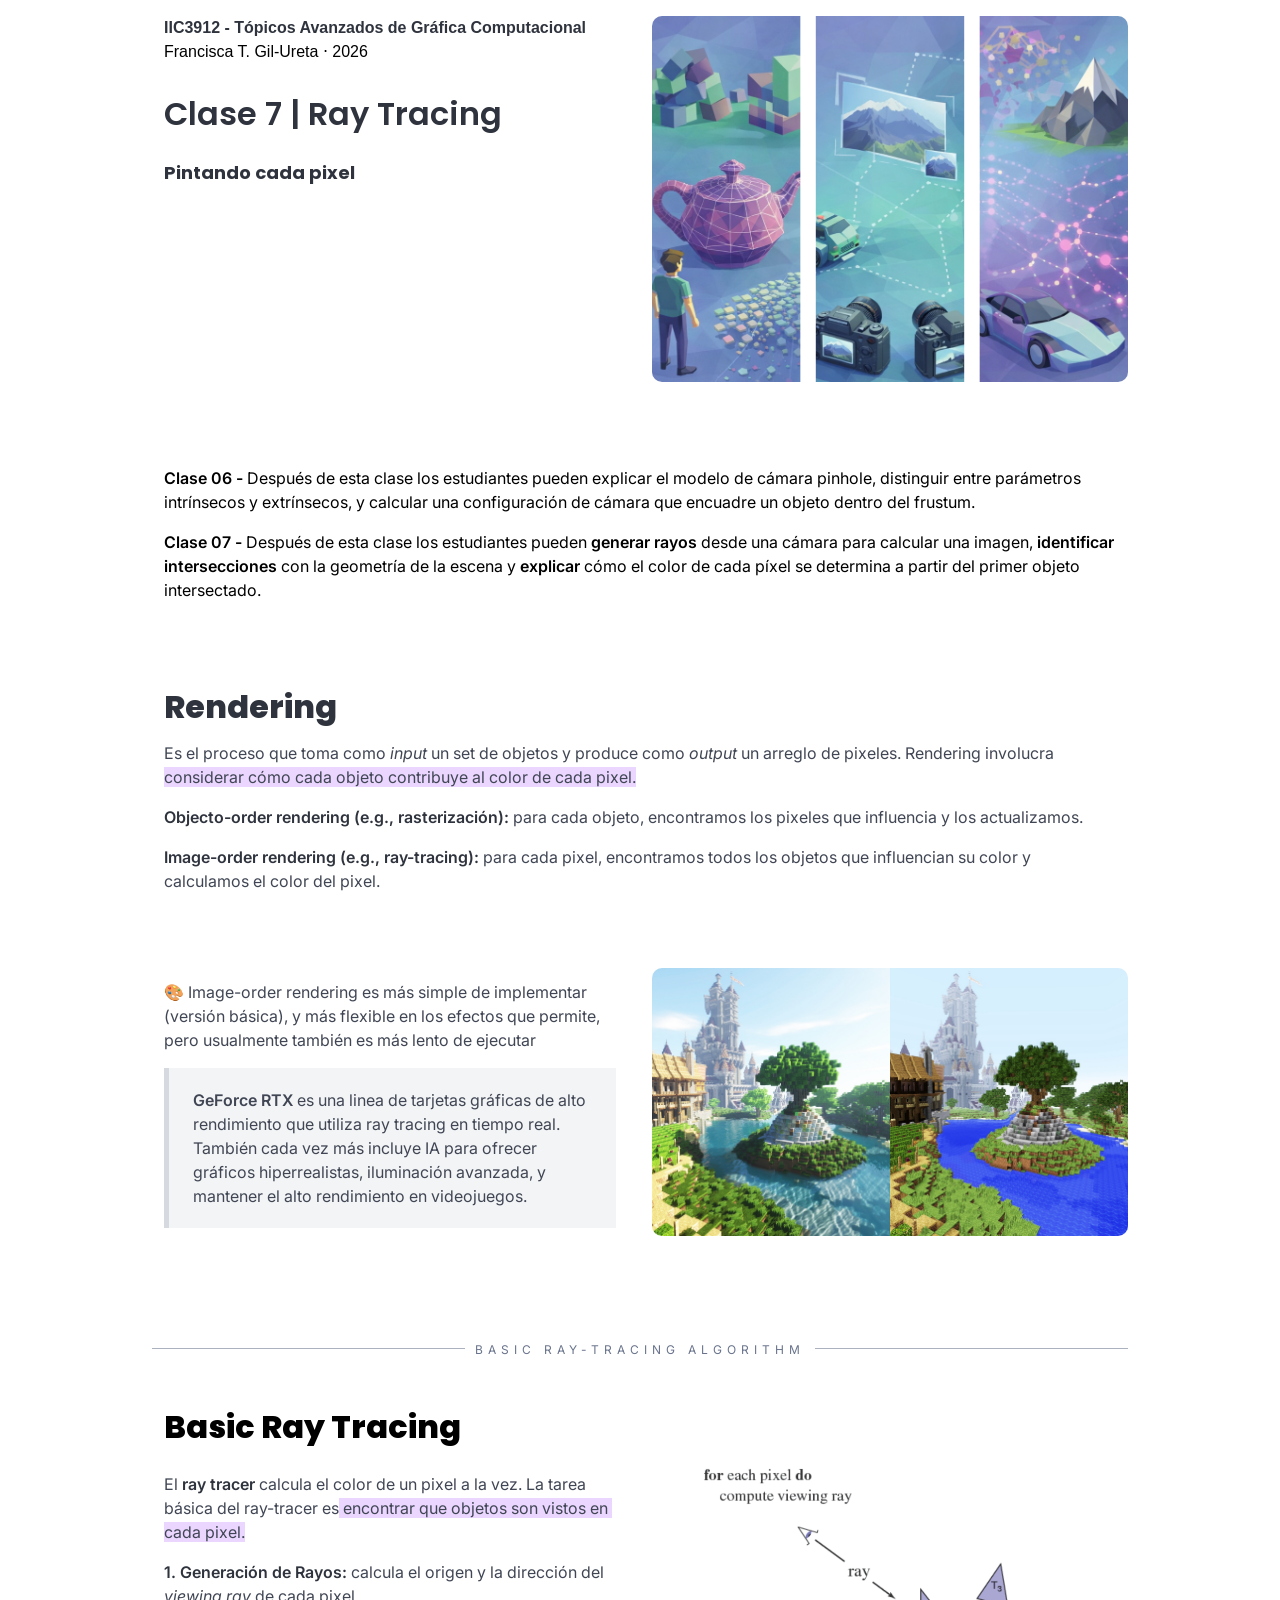
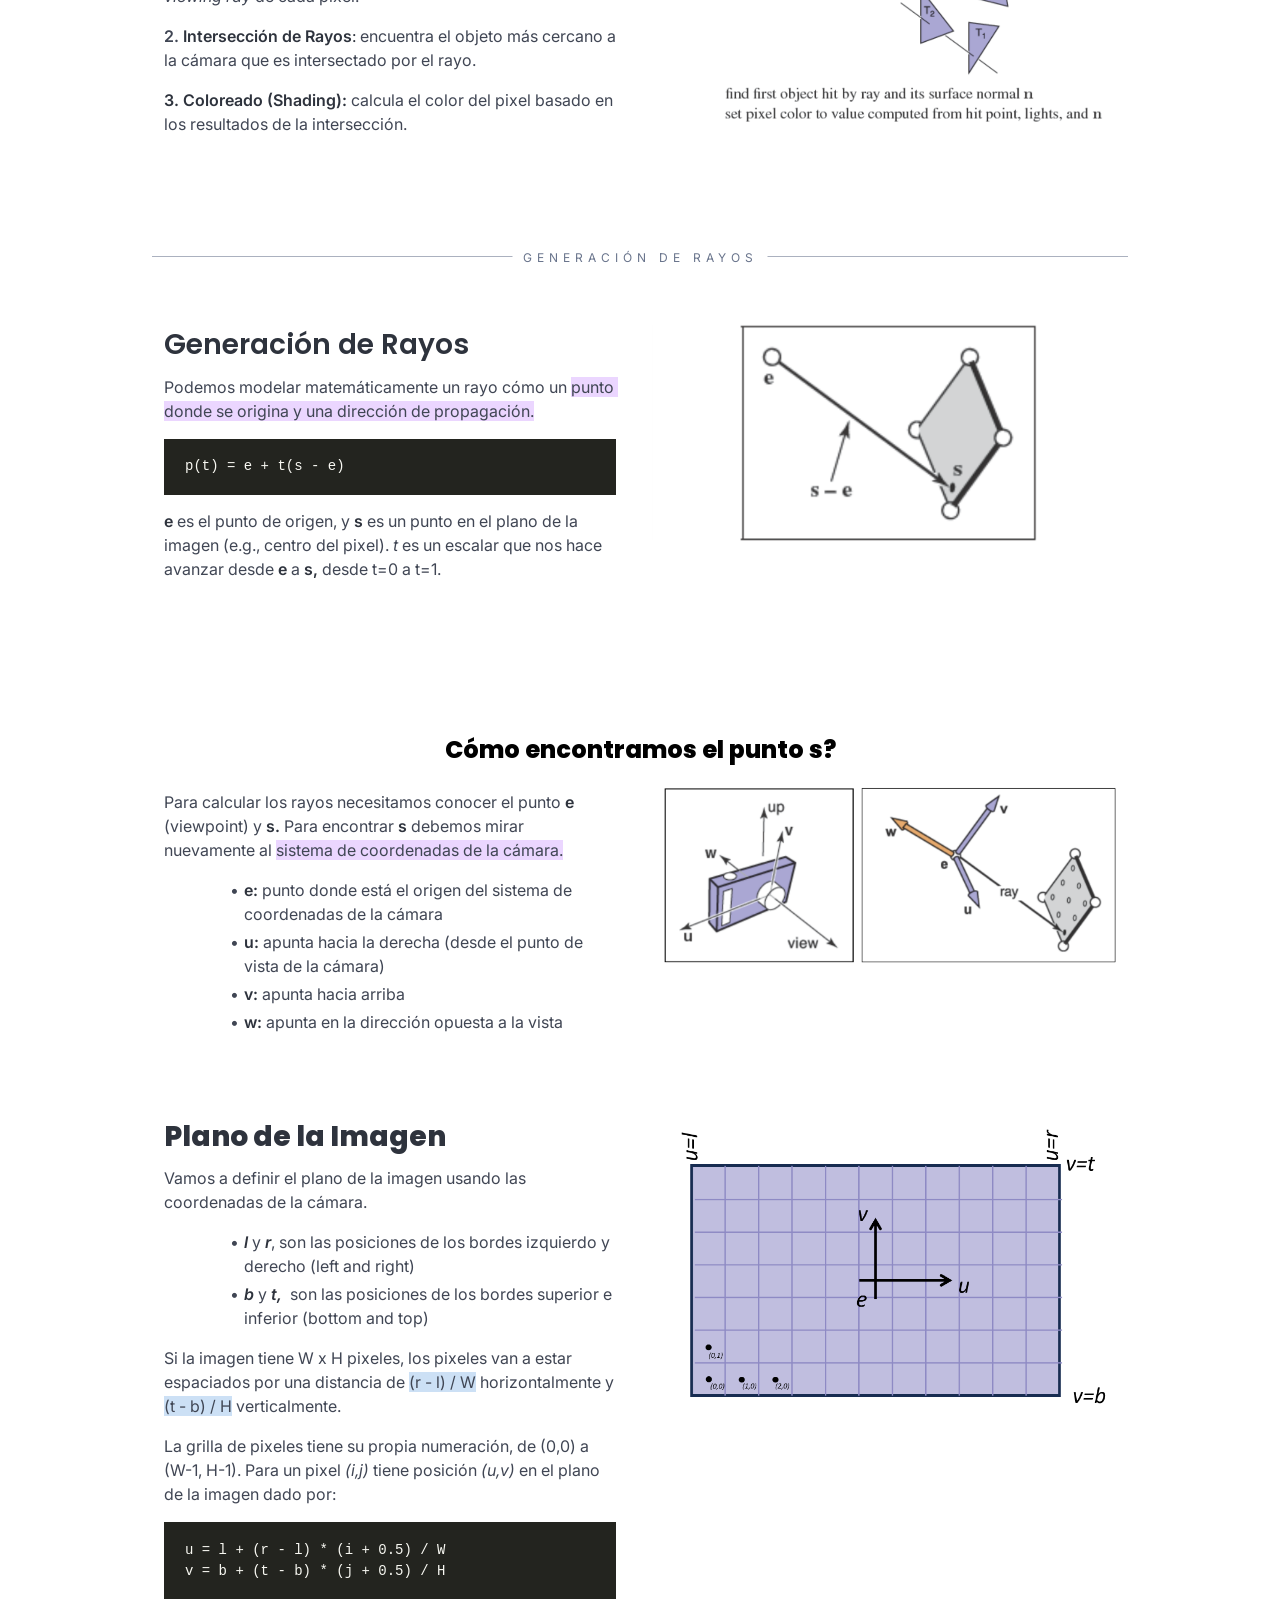
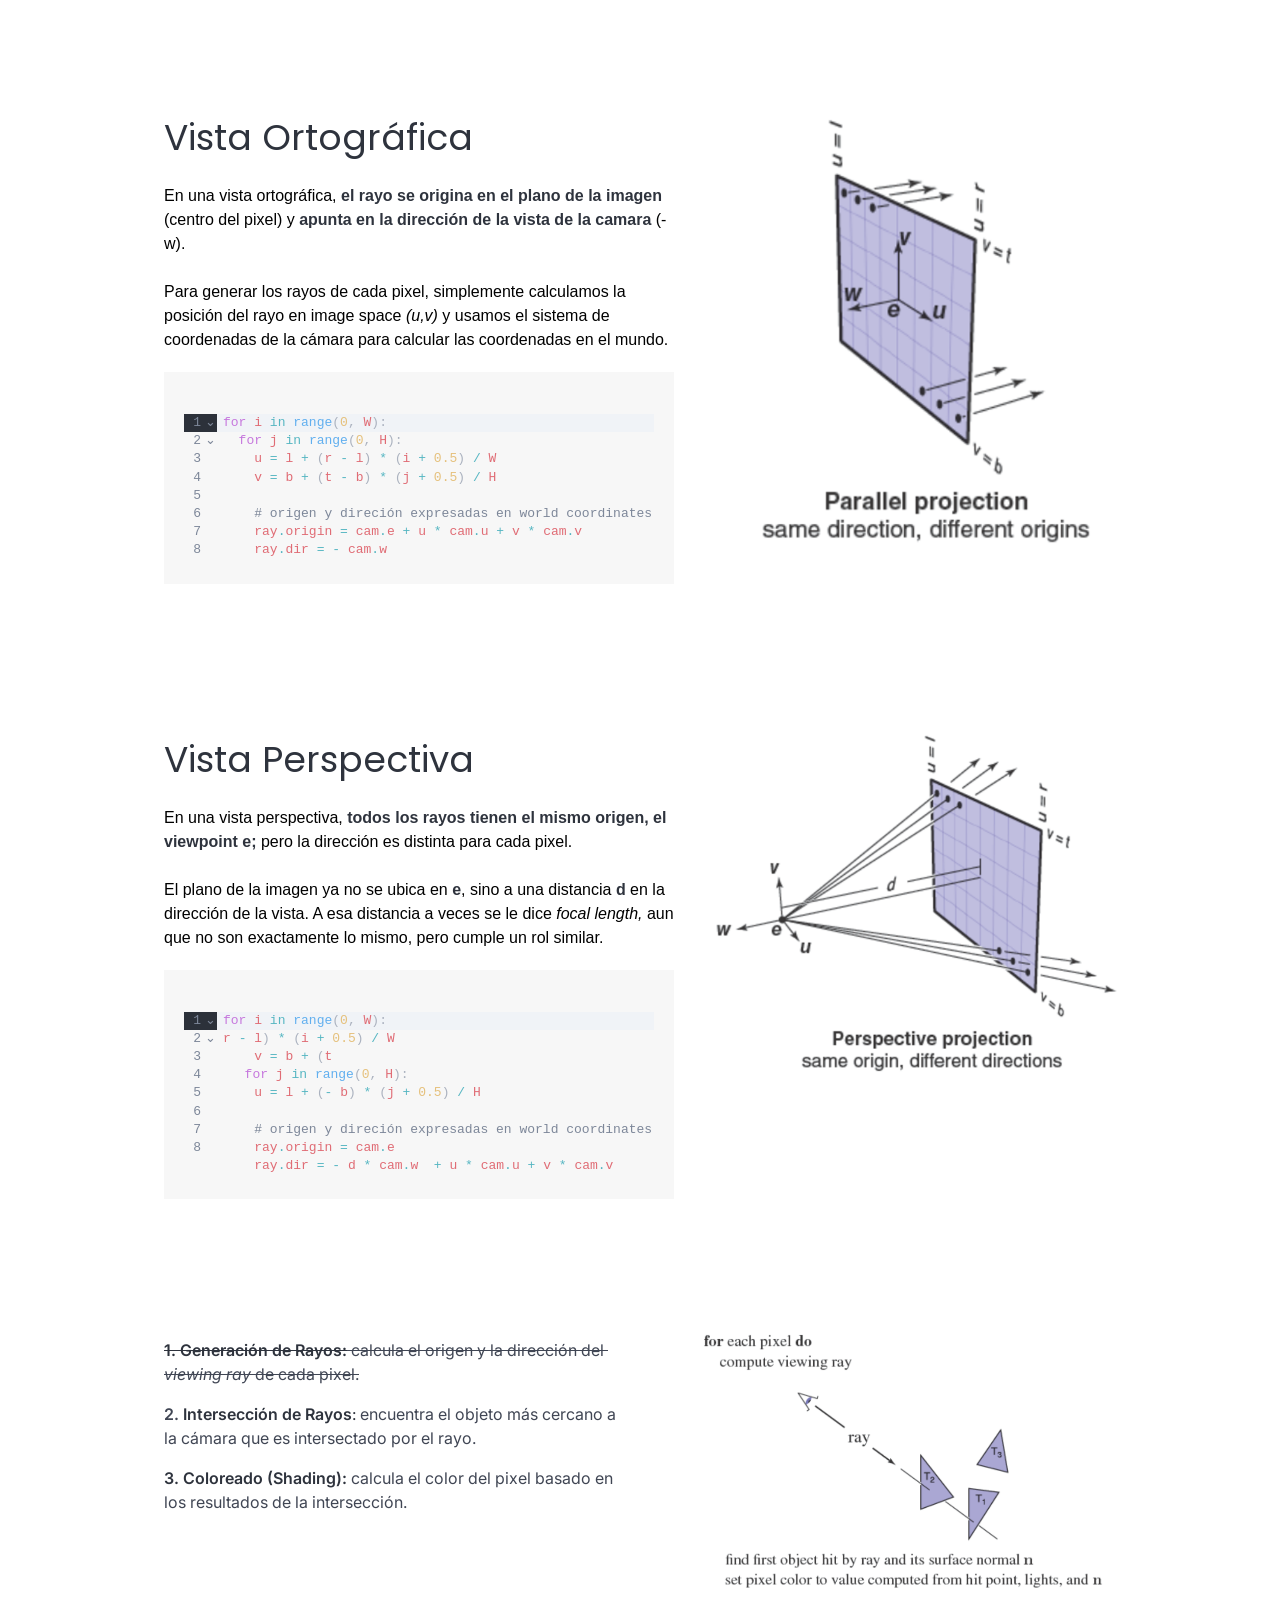
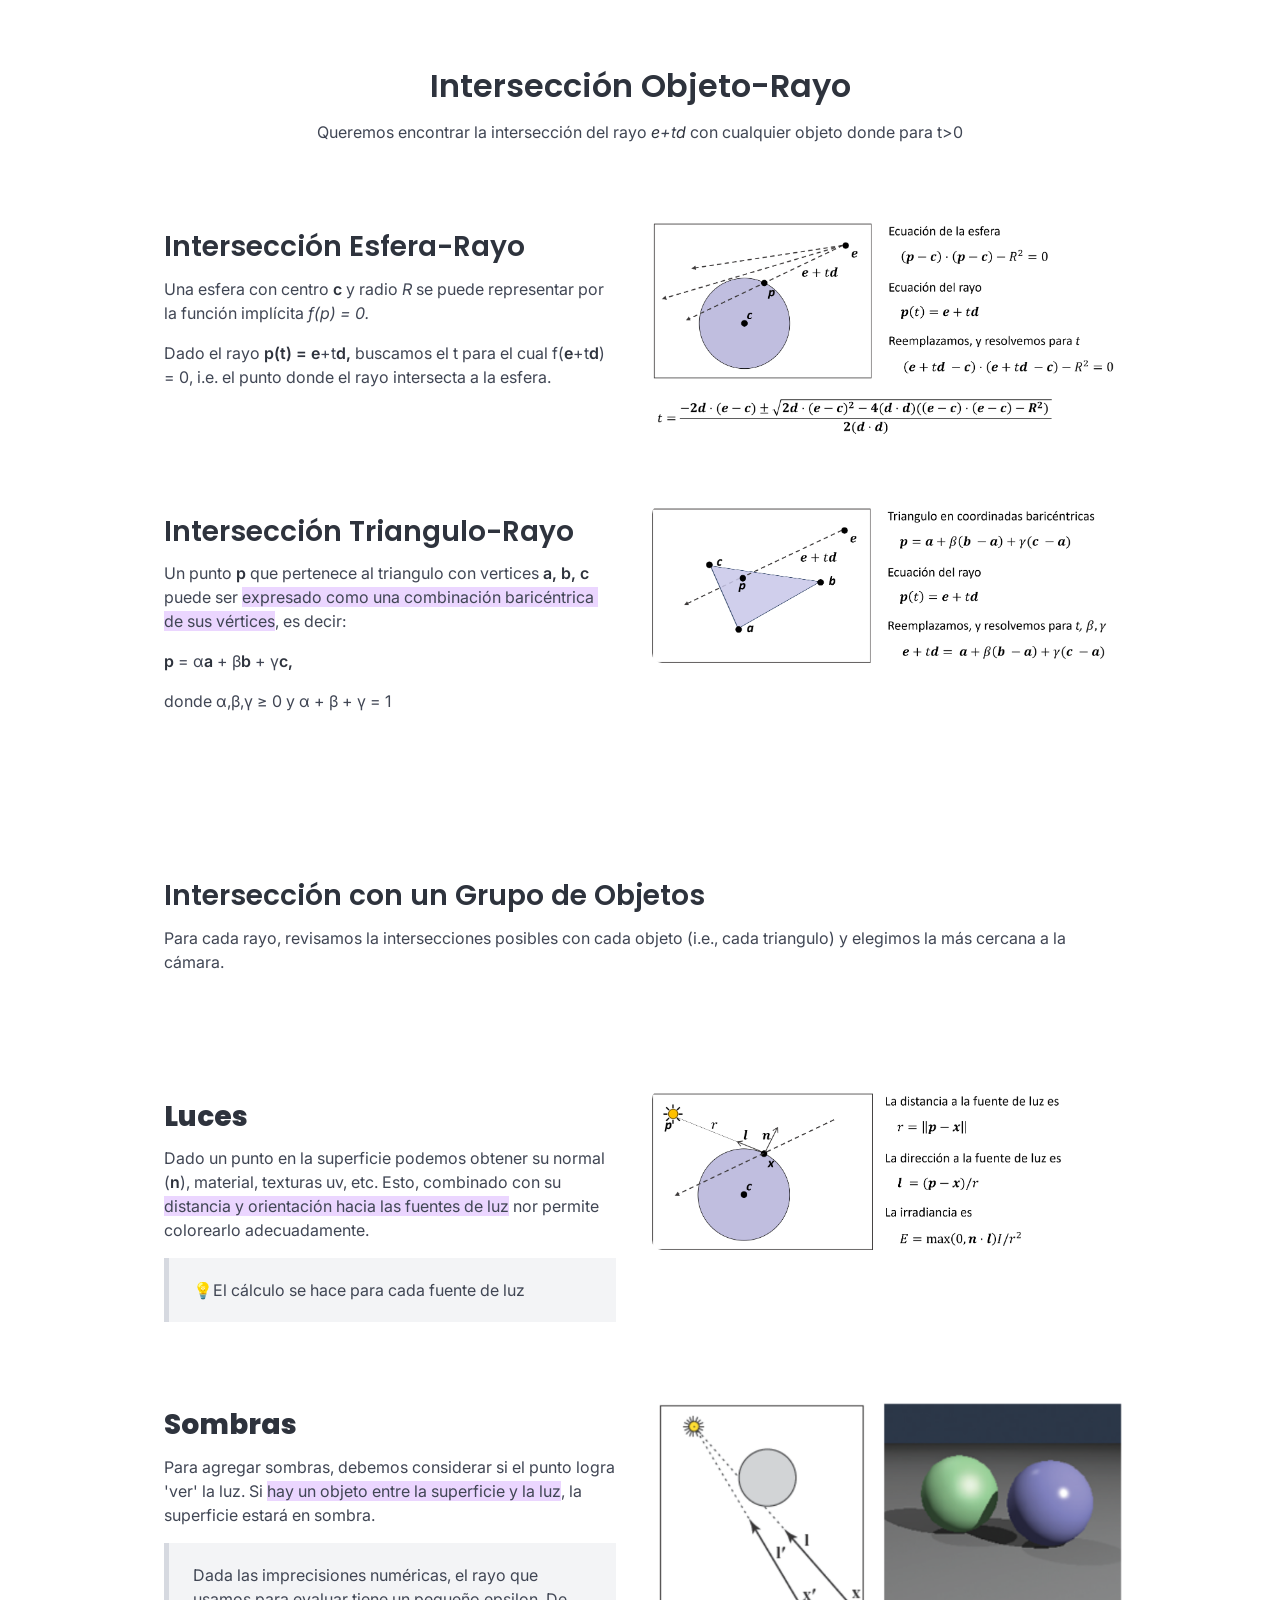
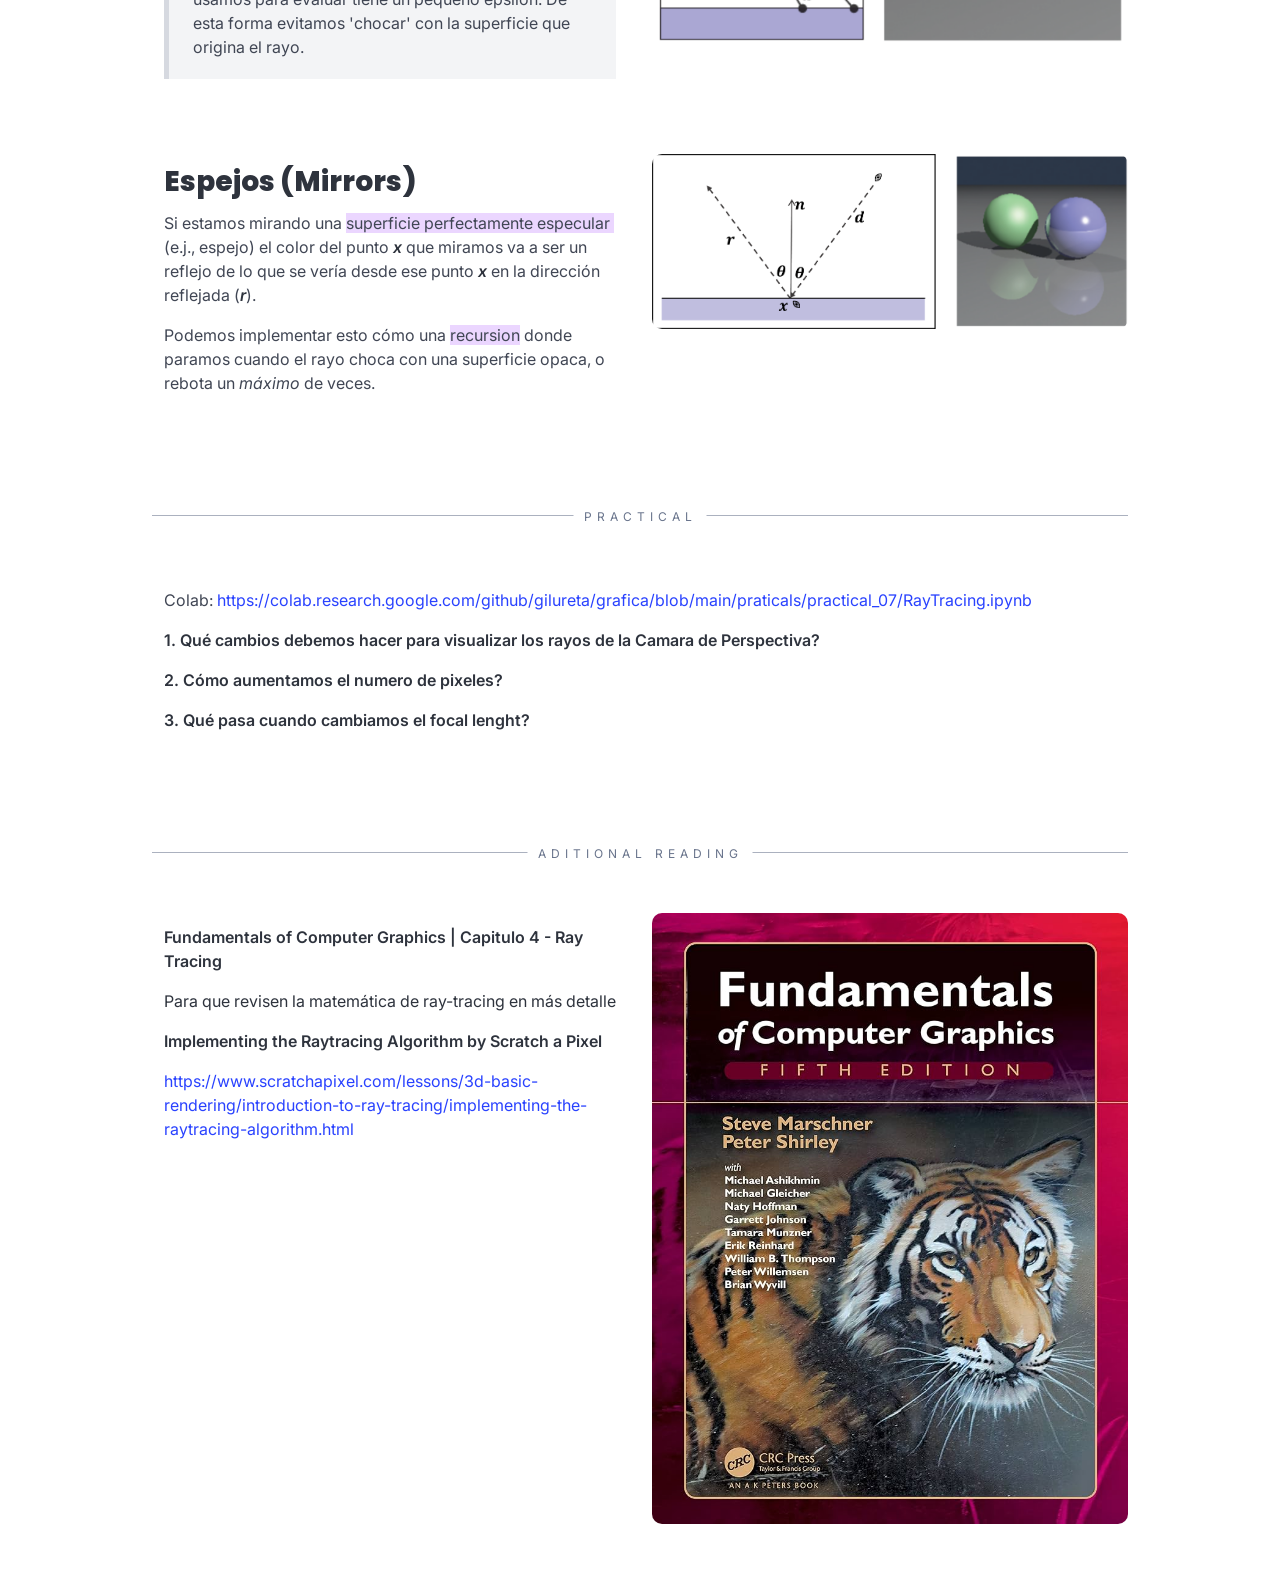
==== clases/clase_07/index.html @ 0be067af "adding practicals 5-6, and class 7" ====
<html lang="en" data-theme="light" translate="no"><head><meta http-equiv="Content-Type" content="text/html; charset=UTF-8">
  <style>.ͼ1.cm-focused {outline: 1px dotted #212121;}
.ͼ1 {position: relative !important; box-sizing: border-box; display: flex !important; flex-direction: column;}
.ͼ1 .cm-scroller {display: flex !important; align-items: flex-start !important; font-family: monospace; line-height: 1.4; height: 100%; overflow-x: auto; position: relative; z-index: 0; overflow-anchor: none;}
.ͼ1 .cm-content[contenteditable=true] {-webkit-user-modify: read-write-plaintext-only;}
.ͼ1 .cm-content {margin: 0; flex-grow: 2; flex-shrink: 0; display: block; white-space: pre; word-wrap: normal; box-sizing: border-box; min-height: 100%; padding: 4px 0; outline: none;}
.ͼ1 .cm-lineWrapping {white-space: pre-wrap; white-space: break-spaces; word-break: break-word; overflow-wrap: anywhere; flex-shrink: 1;}
.ͼ2 .cm-content {caret-color: black;}
.ͼ3 .cm-content {caret-color: white;}
.ͼ1 .cm-line {display: block; padding: 0 2px 0 6px;}
.ͼ1 .cm-layer > * {position: absolute;}
.ͼ1 .cm-layer {position: absolute; left: 0; top: 0; contain: size style;}
.ͼ2 .cm-selectionBackground {background: #d9d9d9;}
.ͼ3 .cm-selectionBackground {background: #222;}
.ͼ2.cm-focused > .cm-scroller > .cm-selectionLayer .cm-selectionBackground {background: #d7d4f0;}
.ͼ3.cm-focused > .cm-scroller > .cm-selectionLayer .cm-selectionBackground {background: #233;}
.ͼ1 .cm-cursorLayer {pointer-events: none;}
.ͼ1.cm-focused > .cm-scroller > .cm-cursorLayer {animation: steps(1) cm-blink 1.2s infinite;}
@keyframes cm-blink {50% {opacity: 0;}}
@keyframes cm-blink2 {50% {opacity: 0;}}
.ͼ1 .cm-cursor, .ͼ1 .cm-dropCursor {border-left: 1.2px solid black; margin-left: -0.6px; pointer-events: none;}
.ͼ1 .cm-cursor {display: none;}
.ͼ3 .cm-cursor {border-left-color: #ddd;}
.ͼ1 .cm-dropCursor {position: absolute;}
.ͼ1.cm-focused > .cm-scroller > .cm-cursorLayer .cm-cursor {display: block;}
.ͼ1 .cm-iso {unicode-bidi: isolate;}
.ͼ1 .cm-announced {position: fixed; top: -10000px;}
@media print {.ͼ1 .cm-announced {display: none;}}
.ͼ2 .cm-activeLine {background-color: #cceeff44;}
.ͼ3 .cm-activeLine {background-color: #99eeff33;}
.ͼ2 .cm-specialChar {color: red;}
.ͼ3 .cm-specialChar {color: #f78;}
.ͼ1 .cm-gutters {flex-shrink: 0; display: flex; height: 100%; box-sizing: border-box; z-index: 200;}
.ͼ1 .cm-gutters-before {inset-inline-start: 0;}
.ͼ1 .cm-gutters-after {inset-inline-end: 0;}
.ͼ2 .cm-gutters.cm-gutters-before {border-right-width: 1px;}
.ͼ2 .cm-gutters.cm-gutters-after {border-left-width: 1px;}
.ͼ2 .cm-gutters {background-color: #f5f5f5; color: #6c6c6c; border: 0px solid #ddd;}
.ͼ3 .cm-gutters {background-color: #333338; color: #ccc;}
.ͼ1 .cm-gutter {display: flex !important; flex-direction: column; flex-shrink: 0; box-sizing: border-box; min-height: 100%; overflow: hidden;}
.ͼ1 .cm-gutterElement {box-sizing: border-box;}
.ͼ1 .cm-lineNumbers .cm-gutterElement {padding: 0 3px 0 5px; min-width: 20px; text-align: right; white-space: nowrap;}
.ͼ2 .cm-activeLineGutter {background-color: #e2f2ff;}
.ͼ3 .cm-activeLineGutter {background-color: #222227;}
.ͼ1 .cm-panels {box-sizing: border-box; position: sticky; left: 0; right: 0; z-index: 300;}
.ͼ2 .cm-panels {background-color: #f5f5f5; color: black;}
.ͼ2 .cm-panels-top {border-bottom: 1px solid #ddd;}
.ͼ2 .cm-panels-bottom {border-top: 1px solid #ddd;}
.ͼ3 .cm-panels {background-color: #333338; color: white;}
.ͼ1 .cm-dialog label {font-size: 80%;}
.ͼ1 .cm-dialog {padding: 2px 19px 4px 6px; position: relative;}
.ͼ1 .cm-dialog-close {position: absolute; top: 3px; right: 4px; background-color: inherit; border: none; font: inherit; font-size: 14px; padding: 0;}
.ͼ1 .cm-tab {display: inline-block; overflow: hidden; vertical-align: bottom;}
.ͼ1 .cm-widgetBuffer {vertical-align: text-top; height: 1em; width: 0; display: inline;}
.ͼ1 .cm-placeholder {color: #888; display: inline-block; vertical-align: top; user-select: none;}
.ͼ1 .cm-highlightSpace {background-image: radial-gradient(circle at 50% 55%, #aaa 20%, transparent 5%); background-position: center;}
.ͼ1 .cm-highlightTab {background-image: url('data:image/svg+xml,<svg xmlns="http://www.w3.org/2000/svg" width="200" height="20"><path stroke="%23888" stroke-width="1" fill="none" d="M1 10H196L190 5M190 15L196 10M197 4L197 16"/></svg>'); background-size: auto 100%; background-position: right 90%; background-repeat: no-repeat;}
.ͼ1 .cm-trailingSpace {background-color: #ff332255;}
.ͼ1 .cm-button {vertical-align: middle; color: inherit; font-size: 70%; padding: .2em 1em; border-radius: 1px;}
.ͼ2 .cm-button:active {background-image: linear-gradient(#b4b4b4, #d0d3d6);}
.ͼ2 .cm-button {background-image: linear-gradient(#eff1f5, #d9d9df); border: 1px solid #888;}
.ͼ3 .cm-button:active {background-image: linear-gradient(#111, #333);}
.ͼ3 .cm-button {background-image: linear-gradient(#393939, #111); border: 1px solid #888;}
.ͼ1 .cm-textfield {vertical-align: middle; color: inherit; font-size: 70%; border: 1px solid silver; padding: .2em .5em;}
.ͼ2 .cm-textfield {background-color: white;}
.ͼ3 .cm-textfield {border: 1px solid #555; background-color: inherit;}
.ͼ1 .cm-selectionMatch {background-color: #99ff7780;}
.ͼ1 .cm-searchMatch .cm-selectionMatch {background-color: transparent;}
.ͼ1 .cm-tooltip.cm-tooltip-autocomplete > ul > li, .ͼ1 .cm-tooltip.cm-tooltip-autocomplete > ul > completion-section {padding: 1px 3px; line-height: 1.2;}
.ͼ1 .cm-tooltip.cm-tooltip-autocomplete > ul > li {overflow-x: hidden; text-overflow: ellipsis; cursor: pointer;}
.ͼ1 .cm-tooltip.cm-tooltip-autocomplete > ul > completion-section {display: list-item; border-bottom: 1px solid silver; padding-left: 0.5em; opacity: 0.7;}
.ͼ1 .cm-tooltip.cm-tooltip-autocomplete > ul {font-family: monospace; white-space: nowrap; overflow: hidden auto; max-width: 700px; max-width: min(700px, 95vw); min-width: 250px; max-height: 10em; height: 100%; list-style: none; margin: 0; padding: 0;}
.ͼ2 .cm-tooltip-autocomplete ul li[aria-selected] {background: #17c; color: white;}
.ͼ2 .cm-tooltip-autocomplete-disabled ul li[aria-selected] {background: #777;}
.ͼ3 .cm-tooltip-autocomplete ul li[aria-selected] {background: #347; color: white;}
.ͼ3 .cm-tooltip-autocomplete-disabled ul li[aria-selected] {background: #444;}
.ͼ1 .cm-completionListIncompleteTop:before, .ͼ1 .cm-completionListIncompleteBottom:after {content: "···"; opacity: 0.5; display: block; text-align: center;}
.ͼ1 .cm-tooltip.cm-completionInfo {position: absolute; padding: 3px 9px; width: max-content; max-width: 400px; box-sizing: border-box; white-space: pre-line;}
.ͼ1 .cm-completionInfo.cm-completionInfo-left {right: 100%;}
.ͼ1 .cm-completionInfo.cm-completionInfo-right {left: 100%;}
.ͼ1 .cm-completionInfo.cm-completionInfo-left-narrow {right: 30px;}
.ͼ1 .cm-completionInfo.cm-completionInfo-right-narrow {left: 30px;}
.ͼ2 .cm-snippetField {background-color: #00000022;}
.ͼ3 .cm-snippetField {background-color: #ffffff22;}
.ͼ1 .cm-snippetFieldPosition {vertical-align: text-top; width: 0; height: 1.15em; display: inline-block; margin: 0 -0.7px -.7em; border-left: 1.4px dotted #888;}
.ͼ1 .cm-completionMatchedText {text-decoration: underline;}
.ͼ1 .cm-completionDetail {margin-left: 0.5em; font-style: italic;}
.ͼ1 .cm-completionIcon {font-size: 90%; width: .8em; display: inline-block; text-align: center; padding-right: .6em; opacity: 0.6; box-sizing: content-box;}
.ͼ1 .cm-completionIcon-function:after, .ͼ1 .cm-completionIcon-method:after {content: 'ƒ';}
.ͼ1 .cm-completionIcon-class:after {content: '○';}
.ͼ1 .cm-completionIcon-interface:after {content: '◌';}
.ͼ1 .cm-completionIcon-variable:after {content: '𝑥';}
.ͼ1 .cm-completionIcon-constant:after {content: '𝐶';}
.ͼ1 .cm-completionIcon-type:after {content: '𝑡';}
.ͼ1 .cm-completionIcon-enum:after {content: '∪';}
.ͼ1 .cm-completionIcon-property:after {content: '□';}
.ͼ1 .cm-completionIcon-keyword:after {content: '🔑︎';}
.ͼ1 .cm-completionIcon-namespace:after {content: '▢';}
.ͼ1 .cm-completionIcon-text:after {content: 'abc'; font-size: 50%; vertical-align: middle;}
.ͼ1 .cm-tooltip {z-index: 500; box-sizing: border-box;}
.ͼ2 .cm-tooltip {border: 1px solid #bbb; background-color: #f5f5f5;}
.ͼ2 .cm-tooltip-section:not(:first-child) {border-top: 1px solid #bbb;}
.ͼ3 .cm-tooltip {background-color: #333338; color: white;}
.ͼ1 .cm-tooltip-arrow:before, .ͼ1 .cm-tooltip-arrow:after {content: ''; position: absolute; width: 0; height: 0; border-left: 7px solid transparent; border-right: 7px solid transparent;}
.ͼ1 .cm-tooltip-above .cm-tooltip-arrow:before {border-top: 7px solid #bbb;}
.ͼ1 .cm-tooltip-above .cm-tooltip-arrow:after {border-top: 7px solid #f5f5f5; bottom: 1px;}
.ͼ1 .cm-tooltip-above .cm-tooltip-arrow {bottom: -7px;}
.ͼ1 .cm-tooltip-below .cm-tooltip-arrow:before {border-bottom: 7px solid #bbb;}
.ͼ1 .cm-tooltip-below .cm-tooltip-arrow:after {border-bottom: 7px solid #f5f5f5; top: 1px;}
.ͼ1 .cm-tooltip-below .cm-tooltip-arrow {top: -7px;}
.ͼ1 .cm-tooltip-arrow {height: 7px; width: 14px; position: absolute; z-index: -1; overflow: hidden;}
.ͼ3 .cm-tooltip .cm-tooltip-arrow:before {border-top-color: #333338; border-bottom-color: #333338;}
.ͼ3 .cm-tooltip .cm-tooltip-arrow:after {border-top-color: transparent; border-bottom-color: transparent;}
.ͼ1.cm-focused .cm-matchingBracket {background-color: #328c8252;}
.ͼ1.cm-focused .cm-nonmatchingBracket {background-color: #bb555544;}
.ͼ1 .cm-foldPlaceholder {background-color: #eee; border: 1px solid #ddd; color: #888; border-radius: .2em; margin: 0 1px; padding: 0 1px; cursor: pointer;}
.ͼ1 .cm-foldGutter span {padding: 0 1px; cursor: pointer;}
.ͼp {color: #c678dd;}
.ͼq {color: #e06c75;}
.ͼr {color: #61afef;}
.ͼs {color: #d19a66;}
.ͼt {color: #abb2bf;}
.ͼu {color: #e5c07b;}
.ͼv {color: #56b6c2;}
.ͼw {color: #7d8799;}
.ͼx {font-weight: bold;}
.ͼy {font-style: italic;}
.ͼz {text-decoration: line-through;}
.ͼ10 {color: #7d8799; text-decoration: underline;}
.ͼ11 {font-weight: bold; color: #e06c75;}
.ͼ12 {color: #d19a66;}
.ͼ13 {color: #98c379;}
.ͼ14 {color: #ffffff;}
.ͼo {color: #abb2bf; background-color: #282c34;}
.ͼo .cm-content {caret-color: #528bff;}
.ͼo .cm-cursor, .ͼo .cm-dropCursor {border-left-color: #528bff;}
.ͼo.cm-focused > .cm-scroller > .cm-selectionLayer .cm-selectionBackground, .ͼo .cm-selectionBackground, .ͼo .cm-content ::selection {background-color: #3E4451;}
.ͼo .cm-panels {background-color: #21252b; color: #abb2bf;}
.ͼo .cm-panels.cm-panels-top {border-bottom: 2px solid black;}
.ͼo .cm-panels.cm-panels-bottom {border-top: 2px solid black;}
.ͼo .cm-searchMatch {background-color: #72a1ff59; outline: 1px solid #457dff;}
.ͼo .cm-searchMatch.cm-searchMatch-selected {background-color: #6199ff2f;}
.ͼo .cm-activeLine {background-color: #6699ff0b;}
.ͼo .cm-selectionMatch {background-color: #aafe661a;}
.ͼo.cm-focused .cm-matchingBracket, .ͼo.cm-focused .cm-nonmatchingBracket {background-color: #bad0f847;}
.ͼo .cm-gutters {background-color: #282c34; color: #7d8799; border: none;}
.ͼo .cm-activeLineGutter {background-color: #2c313a;}
.ͼo .cm-foldPlaceholder {background-color: transparent; border: none; color: #ddd;}
.ͼo .cm-tooltip {border: none; background-color: #353a42;}
.ͼo .cm-tooltip .cm-tooltip-arrow:before {border-top-color: transparent; border-bottom-color: transparent;}
.ͼo .cm-tooltip .cm-tooltip-arrow:after {border-top-color: #353a42; border-bottom-color: #353a42;}
.ͼo .cm-tooltip-autocomplete > ul > li[aria-selected] {background-color: #2c313a; color: #abb2bf;}
.ͼ5 {color: #404740;}
.ͼ6 {text-decoration: underline;}
.ͼ7 {text-decoration: underline; font-weight: bold;}
.ͼ8 {font-style: italic;}
.ͼ9 {font-weight: bold;}
.ͼa {text-decoration: line-through;}
.ͼb {color: #708;}
.ͼc {color: #219;}
.ͼd {color: #164;}
.ͼe {color: #a11;}
.ͼf {color: #e40;}
.ͼg {color: #00f;}
.ͼh {color: #30a;}
.ͼi {color: #085;}
.ͼj {color: #167;}
.ͼk {color: #256;}
.ͼl {color: #00c;}
.ͼm {color: #940;}
.ͼn {color: #f00;}
.ͼ4 .cm-line ::selection, .ͼ4 .cm-line::selection {background-color: transparent !important;}
.ͼ4 .cm-line {caret-color: transparent !important;}
.ͼ4 .cm-content :focus::selection, .ͼ4 .cm-content :focus ::selection {background-color: Highlight !important;}
.ͼ4 .cm-content :focus {caret-color: initial !important;}
.ͼ4 .cm-content {caret-color: transparent !important;}
</style>
 
  <!-- Canonical URL set by individual pages -->
  <meta name="viewport" content="width=device-width, initial-scale=1">

  <!-- PWA Support -->

  <meta name="theme-color" content="#4a90e2">

  <!-- Preload critical fonts -->
  <link href="https://fonts.googleapis.com/css?family=Poppins:200&amp;display=swap" as="style">
  <link href="https://fonts.googleapis.com/css?family=Poppins:400&amp;display=swap" as="style">
  <link href="https://fonts.googleapis.com/css?family=Poppins:700&amp;display=swap" as="style">
  <link href="https://fonts.googleapis.com/css2?family=Inter:wght@300;400;500;600;700&amp;display=swap" as="style">



<link rel="stylesheet" href="./sync_files/0.c4b7f32b.css">

<!-- <link rel="stylesheet" href="./sync_files/Header.db767d04.css"> -->
<link rel="stylesheet" href="./sync_files/Renderer.2697d0c0.css">

<link rel="stylesheet" href="./sync_files/3.b173f881.css">
<link rel="preconnect" href="https://fonts.googleapis.com/">
<link rel="preconnect" href="https://fonts.gstatic.com/" crossorigin="">


<link rel="stylesheet" href="./sync_files/style.91082e80.css">
<link rel="stylesheet" href="./sync_files/style.43d7c5da.css">


<style id="__web-inspector-hide-shortcut-style__">
.__web-inspector-hide-shortcut__, .__web-inspector-hide-shortcut__ *
{
    visibility: hidden !important;
}
</style></head>
<body data-sveltekit-preload-data="hover" class="font-inter my-theme">
  <!-- Google Tag Manager (noscript) -->
  <noscript><iframe src="https://www.googletagmanager.com/ns.html?id=GTM-TXT6VN7W" height="0" width="0"
      style="display:none;visibility:hidden"></iframe></noscript>
  <!-- End Google Tag Manager (noscript) -->
  <div style="display: contents"> <div class="notRounded px-3 py-0" style="max-width: 1000px; margin: auto;">    <div class="theme-light relative  svelte-1x6a8vq"><iframe style="display: block; position: absolute; top: 0; left: 0; width: 100%; height: 100%; overflow: hidden; border: 0; opacity: 0; pointer-events: none; z-index: -1;" aria-hidden="true" tabindex="-1" src="sync_files/a_002.htm"></iframe><div class="modal "><div role="button" tabindex="0" class="modal-background blackglass"></div> <div class="modal-content"><div class="box"><div class="subtitle has-text-centered"><strong>Your payment could not be processed</strong></div> <div class="flex items-center" style="margin: auto; width: 150px;"><img class="pb-3" src="sync_files/Mago-sync2.gif" alt="Logo"></div> <div class="has-text-centered mb-4">Your card was declined or expired. Update your payment method to keep your PRO access.</div> <div class="buttons has-addons is-centered"><div class="notRounded w-50 px-2 py-1"><div class="p-0.5 text-white bg-gradient-to-br from-purple-600 to-blue-500 hover:bg-gradient-to-bl focus:ring-blue-300 dark:focus:ring-blue-800 shadow-lg shadow-blue-500/50 dark:shadow-blue-800/80 rounded-full"><button type="button" class="text-center font-medium focus-within:ring-4 focus-within:outline-none px-5 py-2.5 text-sm rounded-full inline-flex items-center justify-center w-full !border-0 bg-white !text-gray-900 dark:bg-gray-900 dark:!text-white hover:bg-transparent hover:!text-inherit transition-all duration-75 ease-in group-hover:!bg-opacity-0 group-hover:!text-inherit"><span class="material-symbols-outlined notranslate mr-1">credit_card</span> <span>Update payment method</span></button></div></div></div> <div class="has-text-centered"><button class="button is-small is-text">Remind me later</button></div></div></div></div> <div style="position: relative;"><div class="0 svelte-cbffuh" style="; background-color: undefined"><div style=""><div class="content svelte-cbffuh" style="; background-color: undefined"><div class="columns is-flex-direction-row-reverse is-flex-wrap-wrap svelte-cbffuh" style="; background-color: undefined"><div class="column mt-4  svelte-cbffuh" style="; background-color: undefined"><div class="image-wrapper  svelte-1truct9" style="https://s3.amazonaws.com/assets.yeira.io/persist/c2e55743-9032-474a-8a31-5881499b6dcd.png"><img class="is-rounded  svelte-1truct9" src="sync_files/c2e55743-9032-474a-8a31-5881499b6dcd.png" style="https://s3.amazonaws.com/assets.yeira.io/persist/c2e55743-9032-474a-8a31-5881499b6dcd.png"></div> </div> <div class="column svelte-cbffuh" style="; background-color: undefined"><div class="markup-viewer svelte-wpayk8"><div class="milkdown"><div contenteditable="false" translate="no" class="ProseMirror virtual-cursor-enabled editor" role="textbox"><div contenteditable="false" class="prosemirror-virtual-cursor prosemirror-virtual-cursor-animation" style="height: 19.2667px; left: 12px; top: 8453.45px;"></div><p><strong>IIC3912 - Tópicos Avanzados de Gráfica Computacional</strong><br data-type="hardbreak" data-is-inline="false">Francisca T. Gil-Ureta ⋅ 2026</p><h3 id="clase-7-|-ray-tracing"><strong>Clase 7 | Ray Tracing</strong></h3><h6 id="pintando-cada-pixel">Pintando cada pixel</h6></div><div style="position: fixed; pointer-events: none; display: none; top: 0px; left: 0px;" class="crepe-drop-cursor milkdown-drop-indicator"></div><div class="milkdown-link-preview" data-v-app="" data-show="false"><div class="link-preview"><span class="milkdown-icon button link-icon"><svg xmlns="http://www.w3.org/2000/svg" height="24px" viewBox="0 -960 960 960" width="24px" fill="none">
    <path d="M360-240q-33 0-56.5-23.5T280-320v-480q0-33 23.5-56.5T360-880h360q33 0 56.5 23.5T800-800v480q0 33-23.5 56.5T720-240H360Zm0-80h360v-480H360v480ZM200-80q-33 0-56.5-23.5T120-160v-560h80v560h440v80H200Zm160-240v-480 480Z"></path>
  </svg></span><a href="" target="_blank" class="link-display"></a><span class="milkdown-icon button link-edit-button"><svg xmlns="http://www.w3.org/2000/svg" width="24" height="24" viewBox="0 0 24 24">
    <g clip-path="url(#clip0_1013_1585)">
      <path d="M14.06 9.02L14.98 9.94L5.92 19H5V18.08L14.06 9.02ZM17.66 3C17.41 3 17.15 3.1 16.96 3.29L15.13 5.12L18.88 8.87L20.71 7.04C21.1 6.65 21.1 6.02 20.71 5.63L18.37 3.29C18.17 3.09 17.92 3 17.66 3ZM14.06 6.19L3 17.25V21H6.75L17.81 9.94L14.06 6.19Z"></path>
    </g>
    <defs>
      <clipPath id="clip0_1013_1585">
        <rect width="24" height="24"></rect>
      </clipPath>
    </defs>
  </svg></span><span class="milkdown-icon button link-remove-button"><svg xmlns="http://www.w3.org/2000/svg" width="24" height="24" viewBox="0 0 24 24">
    <path d="M7.30775 20.4997C6.81058 20.4997 6.385 20.3227 6.031 19.9687C5.677 19.6147 5.5 19.1892 5.5 18.692V5.99973H5.25C5.0375 5.99973 4.85942 5.92782 4.71575 5.78398C4.57192 5.64015 4.5 5.46198 4.5 5.24948C4.5 5.03682 4.57192 4.85873 4.71575 4.71523C4.85942 4.57157 5.0375 4.49973 5.25 4.49973H9C9 4.2549 9.08625 4.04624 9.25875 3.87374C9.43108 3.7014 9.63967 3.61523 9.8845 3.61523H14.1155C14.3603 3.61523 14.5689 3.7014 14.7413 3.87374C14.9138 4.04624 15 4.2549 15 4.49973H18.75C18.9625 4.49973 19.1406 4.57165 19.2843 4.71548C19.4281 4.85932 19.5 5.03748 19.5 5.24998C19.5 5.46265 19.4281 5.64073 19.2843 5.78423C19.1406 5.9279 18.9625 5.99973 18.75 5.99973H18.5V18.692C18.5 19.1892 18.323 19.6147 17.969 19.9687C17.615 20.3227 17.1894 20.4997 16.6923 20.4997H7.30775ZM17 5.99973H7V18.692C7 18.7818 7.02883 18.8556 7.0865 18.9132C7.14417 18.9709 7.21792 18.9997 7.30775 18.9997H16.6923C16.7821 18.9997 16.8558 18.9709 16.9135 18.9132C16.9712 18.8556 17 18.7818 17 18.692V5.99973ZM10.1543 16.9997C10.3668 16.9997 10.5448 16.9279 10.6885 16.7842C10.832 16.6404 10.9037 16.4622 10.9037 16.2497V8.74973C10.9037 8.53723 10.8318 8.35907 10.688 8.21523C10.5443 8.07157 10.3662 7.99973 10.1535 7.99973C9.941 7.99973 9.76292 8.07157 9.61925 8.21523C9.47575 8.35907 9.404 8.53723 9.404 8.74973V16.2497C9.404 16.4622 9.47583 16.6404 9.6195 16.7842C9.76333 16.9279 9.94158 16.9997 10.1543 16.9997ZM13.8465 16.9997C14.059 16.9997 14.2371 16.9279 14.3807 16.7842C14.5243 16.6404 14.596 16.4622 14.596 16.2497V8.74973C14.596 8.53723 14.5242 8.35907 14.3805 8.21523C14.2367 8.07157 14.0584 7.99973 13.8458 7.99973C13.6333 7.99973 13.4552 8.07157 13.3115 8.21523C13.168 8.35907 13.0962 8.53723 13.0962 8.74973V16.2497C13.0962 16.4622 13.1682 16.6404 13.312 16.7842C13.4557 16.9279 13.6338 16.9997 13.8465 16.9997Z"></path>
  </svg></span></div></div><div class="milkdown-link-edit" data-v-app="" data-show="false"><div class="link-edit"><input class="input-area" placeholder="Paste link..."><!----></div></div><div class="milkdown-toolbar" data-v-app="" data-show="false"><button type="button" class="toolbar-item"><span class="milkdown-icon"><svg xmlns="http://www.w3.org/2000/svg" width="24" height="24" viewBox="0 0 24 24">
    <path d="M8.85758 18.625C8.4358 18.625 8.07715 18.4772 7.78163 18.1817C7.48613 17.8862 7.33838 17.5275 7.33838 17.1058V6.8942C7.33838 6.47242 7.48613 6.11377 7.78163 5.81825C8.07715 5.52275 8.4358 5.375 8.85758 5.375H12.1999C13.2191 5.375 14.1406 5.69231 14.9643 6.32693C15.788 6.96154 16.1999 7.81603 16.1999 8.89038C16.1999 9.63779 16.0194 10.2471 15.6585 10.7183C15.2976 11.1894 14.9088 11.5314 14.4922 11.7442C15.005 11.9211 15.4947 12.2708 15.9614 12.7933C16.428 13.3157 16.6614 14.0192 16.6614 14.9038C16.6614 16.182 16.1902 17.1217 15.2479 17.723C14.3056 18.3243 13.3563 18.625 12.3999 18.625H8.85758ZM9.4883 16.6327H12.3191C13.1063 16.6327 13.6627 16.4141 13.9884 15.9769C14.314 15.5397 14.4768 15.1205 14.4768 14.7192C14.4768 14.3179 14.314 13.8987 13.9884 13.4615C13.6627 13.0243 13.0909 12.8057 12.273 12.8057H9.4883V16.6327ZM9.4883 10.875H12.0826C12.6903 10.875 13.172 10.7013 13.5278 10.3539C13.8836 10.0064 14.0615 9.59037 14.0615 9.10575C14.0615 8.59035 13.8733 8.16918 13.497 7.84225C13.1207 7.51533 12.6595 7.35188 12.1133 7.35188H9.4883V10.875Z"></path>
  </svg></span></button><button type="button" class="toolbar-item"><span class="milkdown-icon"><svg xmlns="http://www.w3.org/2000/svg" width="24" height="24" viewBox="0 0 24 24">
    <path d="M6.29811 18.625C6.04505 18.625 5.83115 18.5375 5.65641 18.3626C5.48166 18.1877 5.39429 17.9736 5.39429 17.7203C5.39429 17.467 5.48166 17.2532 5.65641 17.0788C5.83115 16.9045 6.04505 16.8173 6.29811 16.8173H9.21159L12.452 7.18265H9.53851C9.28545 7.18265 9.07155 7.0952 8.89681 6.9203C8.72206 6.7454 8.63469 6.5313 8.63469 6.278C8.63469 6.02472 8.72206 5.81089 8.89681 5.63652C9.07155 5.46217 9.28545 5.375 9.53851 5.375H16.8847C17.1377 5.375 17.3516 5.46245 17.5264 5.63735C17.7011 5.81225 17.7885 6.02634 17.7885 6.27962C17.7885 6.53293 17.7011 6.74676 17.5264 6.92113C17.3516 7.09548 17.1377 7.18265 16.8847 7.18265H14.2789L11.0385 16.8173H13.6443C13.8973 16.8173 14.1112 16.9048 14.286 17.0797C14.4607 17.2546 14.5481 17.4687 14.5481 17.722C14.5481 17.9752 14.4607 18.1891 14.286 18.3634C14.1112 18.5378 13.8973 18.625 13.6443 18.625H6.29811Z"></path>
  </svg></span></button><button type="button" class="toolbar-item"><span class="milkdown-icon"><svg xmlns="http://www.w3.org/2000/svg" width="24" height="24" viewBox="0 0 24 24">
    <path d="M3.25 13.7404C3.0375 13.7404 2.85938 13.6684 2.71563 13.5246C2.57188 13.3808 2.5 13.2026 2.5 12.99C2.5 12.7774 2.57188 12.5993 2.71563 12.4558C2.85938 12.3122 3.0375 12.2404 3.25 12.2404H20.75C20.9625 12.2404 21.1406 12.3123 21.2843 12.4561C21.4281 12.5999 21.5 12.7781 21.5 12.9907C21.5 13.2033 21.4281 13.3814 21.2843 13.525C21.1406 13.6686 20.9625 13.7404 20.75 13.7404H3.25ZM10.9423 10.2596V6.62495H6.5673C6.2735 6.62495 6.02377 6.52201 5.8181 6.31613C5.61245 6.11026 5.50963 5.86027 5.50963 5.56615C5.50963 5.27205 5.61245 5.02083 5.8181 4.8125C6.02377 4.60417 6.2735 4.5 6.5673 4.5H17.4423C17.7361 4.5 17.9858 4.60294 18.1915 4.80883C18.3971 5.01471 18.5 5.2647 18.5 5.5588C18.5 5.85292 18.3971 6.10413 18.1915 6.31245C17.9858 6.52078 17.7361 6.62495 17.4423 6.62495H13.0673V10.2596H10.9423ZM10.9423 15.7211H13.0673V18.4423C13.0673 18.7361 12.9643 18.9858 12.7584 19.1915C12.5526 19.3971 12.3026 19.5 12.0085 19.5C11.7144 19.5 11.4631 19.3962 11.2548 19.1887C11.0465 18.9811 10.9423 18.7291 10.9423 18.4327V15.7211Z"></path>
  </svg></span></button><div class="divider"></div><button type="button" class="toolbar-item"><span class="milkdown-icon"><svg xmlns="http://www.w3.org/2000/svg" width="24" height="24" viewBox="0 0 24 24">
    <g clip-path="url(#clip0_977_8081)">
      <path d="M9.4 16.6L4.8 12L9.4 7.4L8 6L2 12L8 18L9.4 16.6ZM14.6 16.6L19.2 12L14.6 7.4L16 6L22 12L16 18L14.6 16.6Z"></path>
    </g>
    <defs>
      <clipPath id="clip0_977_8081">
        <rect width="24" height="24"></rect>
      </clipPath>
    </defs>
  </svg></span></button><button type="button" class="toolbar-item"><span class="milkdown-icon"><svg xmlns="http://www.w3.org/2000/svg" width="32" height="32" viewBox="0 0 24 24">
    <path fill="currentColor" d="M7 19v-.808L13.096 12L7 5.808V5h10v1.25H9.102L14.727 12l-5.625 5.77H17V19z"></path>
  </svg></span></button><button type="button" class="toolbar-item"><span class="milkdown-icon"><svg xmlns="http://www.w3.org/2000/svg" width="24" height="24" viewBox="0 0 24 24">
    <path d="M17.0385 19.5003V16.5388H14.0769V15.0388H17.0385V12.0773H18.5384V15.0388H21.5V16.5388H18.5384V19.5003H17.0385ZM10.8077 16.5388H7.03845C5.78282 16.5388 4.7125 16.0963 3.8275 15.2114C2.9425 14.3266 2.5 13.2564 2.5 12.0009C2.5 10.7454 2.9425 9.67504 3.8275 8.78979C4.7125 7.90454 5.78282 7.46191 7.03845 7.46191H10.8077V8.96186H7.03845C6.1987 8.96186 5.48235 9.25834 4.8894 9.85129C4.29645 10.4442 3.99998 11.1606 3.99998 12.0003C3.99998 12.8401 4.29645 13.5564 4.8894 14.1494C5.48235 14.7423 6.1987 15.0388 7.03845 15.0388H10.8077V16.5388ZM8.25 12.7503V11.2504H15.75V12.7503H8.25ZM21.5 12.0003H20C20 11.1606 19.7035 10.4442 19.1106 9.85129C18.5176 9.25834 17.8013 8.96186 16.9615 8.96186H13.1923V7.46191H16.9615C18.2171 7.46191 19.2875 7.90441 20.1725 8.78939C21.0575 9.67439 21.5 10.7447 21.5 12.0003Z"></path>
  </svg></span></button></div><div class="milkdown-latex-inline-edit" data-v-app="" data-show="false"><div class="container"><div></div><button type="button"><span class="milkdown-icon"><svg xmlns="http://www.w3.org/2000/svg" width="24" height="24" viewBox="0 0 24 24" fill="none">
    <g clip-path="url(#clip0_1013_1606)">
      <path d="M9.00012 16.1998L5.50012 12.6998C5.11012 12.3098 4.49012 12.3098 4.10012 12.6998C3.71012 13.0898 3.71012 13.7098 4.10012 14.0998L8.29012 18.2898C8.68012 18.6798 9.31012 18.6798 9.70012 18.2898L20.3001 7.69982C20.6901 7.30982 20.6901 6.68982 20.3001 6.29982C19.9101 5.90982 19.2901 5.90982 18.9001 6.29982L9.00012 16.1998Z" fill="#817567"></path>
    </g>
    <defs>
      <clipPath id="clip0_1013_1606">
        <rect width="24" height="24"></rect>
      </clipPath>
    </defs>
  </svg></span></button></div></div><div class="milkdown-block-handle" data-v-app="" data-show="false" draggable="true"><div class="operation-item"><span class="milkdown-icon"><svg xmlns="http://www.w3.org/2000/svg" width="24" height="24" viewBox="0 0 24 24">
    <g clip-path="url(#clip0_971_7676)">
      <path d="M18 13H13V18C13 18.55 12.55 19 12 19C11.45 19 11 18.55 11 18V13H6C5.45 13 5 12.55 5 12C5 11.45 5.45 11 6 11H11V6C11 5.45 11.45 5 12 5C12.55 5 13 5.45 13 6V11H18C18.55 11 19 11.45 19 12C19 12.55 18.55 13 18 13Z"></path>
    </g>
    <defs>
      <clipPath id="clip0_971_7676">
        <rect width="24" height="24"></rect>
      </clipPath>
    </defs>
  </svg></span></div><div class="operation-item"><span class="milkdown-icon"><svg xmlns="http://www.w3.org/2000/svg" width="24" height="24" viewBox="0 0 24 24">
    <g clip-path="url(#clip0_971_7680)">
      <path d="M11 18C11 19.1 10.1 20 9 20C7.9 20 7 19.1 7 18C7 16.9 7.9 16 9 16C10.1 16 11 16.9 11 18ZM9 10C7.9 10 7 10.9 7 12C7 13.1 7.9 14 9 14C10.1 14 11 13.1 11 12C11 10.9 10.1 10 9 10ZM9 4C7.9 4 7 4.9 7 6C7 7.1 7.9 8 9 8C10.1 8 11 7.1 11 6C11 4.9 10.1 4 9 4ZM15 8C16.1 8 17 7.1 17 6C17 4.9 16.1 4 15 4C13.9 4 13 4.9 13 6C13 7.1 13.9 8 15 8ZM15 10C13.9 10 13 10.9 13 12C13 13.1 13.9 14 15 14C16.1 14 17 13.1 17 12C17 10.9 16.1 10 15 10ZM15 16C13.9 16 13 16.9 13 18C13 19.1 13.9 20 15 20C16.1 20 17 19.1 17 18C17 16.9 16.1 16 15 16Z"></path>
    </g>
    <defs>
      <clipPath id="clip0_971_7680">
        <rect width="24" height="24"></rect>
      </clipPath>
    </defs>
  </svg></span></div></div><div class="milkdown-slash-menu" data-v-app="" data-show="false"><div><nav class="tab-group"><ul><li class="selected">Text</li><li class="">List</li><li class="">Advanced</li></ul></nav><div class="menu-groups"><div class="menu-group"><h6>Text</h6><ul><li data-index="0" class="hover"><span class="milkdown-icon"><svg xmlns="http://www.w3.org/2000/svg" width="24" height="24" viewBox="0 0 24 24">
    <g clip-path="url(#clip0_992_5547)">
      <path d="M5 5.5C5 6.33 5.67 7 6.5 7H10.5V17.5C10.5 18.33 11.17 19 12 19C12.83 19 13.5 18.33 13.5 17.5V7H17.5C18.33 7 19 6.33 19 5.5C19 4.67 18.33 4 17.5 4H6.5C5.67 4 5 4.67 5 5.5Z"></path>
    </g>
    <defs>
      <clipPath id="clip0_992_5547">
        <rect width="24" height="24"></rect>
      </clipPath>
    </defs>
  </svg></span><span>Text</span></li><li data-index="1" class=""><span class="milkdown-icon"><svg xmlns="http://www.w3.org/2000/svg" width="24" height="24" viewBox="0 0 24 24">
    <g clip-path="url(#clip0_992_5553)">
      <path d="M19 3H5C3.9 3 3 3.9 3 5V19C3 20.1 3.9 21 5 21H19C20.1 21 21 20.1 21 19V5C21 3.9 20.1 3 19 3ZM19 19H5V5H19V19ZM12 17H14V7H10V9H12V17Z"></path>
    </g>
    <defs>
      <clipPath id="clip0_992_5553">
        <rect width="24" height="24"></rect>
      </clipPath>
    </defs>
  </svg></span><span>Heading 1</span></li><li data-index="2" class=""><span class="milkdown-icon"><svg xmlns="http://www.w3.org/2000/svg" width="24" height="24" viewBox="0 0 24 24">
    <g clip-path="url(#clip0_992_5559)">
      <path d="M19 3H5C3.9 3 3 3.9 3 5V19C3 20.1 3.9 21 5 21H19C20.1 21 21 20.1 21 19V5C21 3.9 20.1 3 19 3ZM19 19H5V5H19V19ZM15 15H11V13H13C14.1 13 15 12.11 15 11V9C15 7.89 14.1 7 13 7H9V9H13V11H11C9.9 11 9 11.89 9 13V17H15V15Z"></path>
    </g>
    <defs>
      <clipPath id="clip0_992_5559">
        <rect width="24" height="24"></rect>
      </clipPath>
    </defs>
  </svg></span><span>Heading 2</span></li><li data-index="3" class=""><span class="milkdown-icon"><svg xmlns="http://www.w3.org/2000/svg" width="24" height="24" viewBox="0 0 24 24">
    <g clip-path="url(#clip0_992_5565)">
      <path d="M19 3H5C3.9 3 3 3.9 3 5V19C3 20.1 3.9 21 5 21H19C20.1 21 21 20.1 21 19V5C21 3.9 20.1 3 19 3ZM19 19H5V5H19V19ZM15 15V13.5C15 12.67 14.33 12 13.5 12C14.33 12 15 11.33 15 10.5V9C15 7.89 14.1 7 13 7H9V9H13V11H11V13H13V15H9V17H13C14.1 17 15 16.11 15 15Z"></path>
    </g>
    <defs>
      <clipPath id="clip0_992_5565">
        <rect width="24" height="24"></rect>
      </clipPath>
    </defs>
  </svg></span><span>Heading 3</span></li><li data-index="4" class=""><span class="milkdown-icon"><svg xmlns="http://www.w3.org/2000/svg" width="24" height="24" viewBox="0 0 24 24">
    <g clip-path="url(#clip0_977_7757)">
      <path d="M19.04 3H5.04004C3.94004 3 3.04004 3.9 3.04004 5V19C3.04004 20.1 3.94004 21 5.04004 21H19.04C20.14 21 21.04 20.1 21.04 19V5C21.04 3.9 20.14 3 19.04 3ZM19.04 19H5.04004V5H19.04V19ZM13.04 17H15.04V7H13.04V11H11.04V7H9.04004V13H13.04V17Z"></path>
    </g>
    <defs>
      <clipPath id="clip0_977_7757">
        <rect width="24" height="24"></rect>
      </clipPath>
    </defs>
  </svg></span><span>Heading 4</span></li><li data-index="5" class=""><span class="milkdown-icon"><svg xmlns="http://www.w3.org/2000/svg" width="24" height="24" viewBox="0 0 24 24">
    <g clip-path="url(#clip0_977_7760)">
      <path d="M19 3H5C3.9 3 3 3.9 3 5V19C3 20.1 3.9 21 5 21H19C20.1 21 21 20.1 21 19V5C21 3.9 20.1 3 19 3ZM19 19H5V5H19V19ZM15 15V13C15 11.89 14.1 11 13 11H11V9H15V7H9V13H13V15H9V17H13C14.1 17 15 16.11 15 15Z"></path>
    </g>
    <defs>
      <clipPath id="clip0_977_7760">
        <rect width="24" height="24"></rect>
      </clipPath>
    </defs>
  </svg></span><span>Heading 5</span></li><li data-index="6" class=""><span class="milkdown-icon"><svg xmlns="http://www.w3.org/2000/svg" width="24" height="24" viewBox="0 0 24 24">
    <g clip-path="url(#clip0_977_7763)">
      <path d="M11 17H13C14.1 17 15 16.11 15 15V13C15 11.89 14.1 11 13 11H11V9H15V7H11C9.9 7 9 7.89 9 9V15C9 16.11 9.9 17 11 17ZM11 13H13V15H11V13ZM19 3H5C3.9 3 3 3.9 3 5V19C3 20.1 3.9 21 5 21H19C20.1 21 21 20.1 21 19V5C21 3.9 20.1 3 19 3ZM19 19H5V5H19V19Z"></path>
    </g>
    <defs>
      <clipPath id="clip0_977_7763">
        <rect width="24" height="24"></rect>
      </clipPath>
    </defs>
  </svg></span><span>Heading 6</span></li><li data-index="7" class=""><span class="milkdown-icon"><svg xmlns="http://www.w3.org/2000/svg" width="24" height="24" viewBox="0 0 24 24">
    <g clip-path="url(#clip0_977_7897)">
      <path d="M7.17 17C7.68 17 8.15 16.71 8.37 16.26L9.79 13.42C9.93 13.14 10 12.84 10 12.53V8C10 7.45 9.55 7 9 7H5C4.45 7 4 7.45 4 8V12C4 12.55 4.45 13 5 13H7L5.97 15.06C5.52 15.95 6.17 17 7.17 17ZM17.17 17C17.68 17 18.15 16.71 18.37 16.26L19.79 13.42C19.93 13.14 20 12.84 20 12.53V8C20 7.45 19.55 7 19 7H15C14.45 7 14 7.45 14 8V12C14 12.55 14.45 13 15 13H17L15.97 15.06C15.52 15.95 16.17 17 17.17 17Z"></path>
    </g>
    <defs>
      <clipPath id="clip0_977_7897">
        <rect width="24" height="24"></rect>
      </clipPath>
    </defs>
  </svg></span><span>Quote</span></li><li data-index="8" class=""><span class="milkdown-icon"><svg xmlns="http://www.w3.org/2000/svg" width="24" height="24" viewBox="0 0 24 24">
    <g clip-path="url(#clip0_977_7900)">
      <path fill-rule="evenodd" clip-rule="evenodd" d="M19 13H5C4.45 13 4 12.55 4 12C4 11.45 4.45 11 5 11H19C19.55 11 20 11.45 20 12C20 12.55 19.55 13 19 13Z"></path>
    </g>
    <defs>
      <clipPath id="clip0_977_7900">
        <rect width="24" height="24"></rect>
      </clipPath>
    </defs>
  </svg></span><span>Divider</span></li></ul></div><div class="menu-group"><h6>List</h6><ul><li data-index="9" class=""><span class="milkdown-icon"><svg xmlns="http://www.w3.org/2000/svg" width="24" height="24" viewBox="0 0 24 24">
    <g clip-path="url(#clip0_977_8070)">
      <path d="M4 10.5C3.17 10.5 2.5 11.17 2.5 12C2.5 12.83 3.17 13.5 4 13.5C4.83 13.5 5.5 12.83 5.5 12C5.5 11.17 4.83 10.5 4 10.5ZM4 4.5C3.17 4.5 2.5 5.17 2.5 6C2.5 6.83 3.17 7.5 4 7.5C4.83 7.5 5.5 6.83 5.5 6C5.5 5.17 4.83 4.5 4 4.5ZM4 16.5C3.17 16.5 2.5 17.18 2.5 18C2.5 18.82 3.18 19.5 4 19.5C4.82 19.5 5.5 18.82 5.5 18C5.5 17.18 4.83 16.5 4 16.5ZM8 19H20C20.55 19 21 18.55 21 18C21 17.45 20.55 17 20 17H8C7.45 17 7 17.45 7 18C7 18.55 7.45 19 8 19ZM8 13H20C20.55 13 21 12.55 21 12C21 11.45 20.55 11 20 11H8C7.45 11 7 11.45 7 12C7 12.55 7.45 13 8 13ZM7 6C7 6.55 7.45 7 8 7H20C20.55 7 21 6.55 21 6C21 5.45 20.55 5 20 5H8C7.45 5 7 5.45 7 6Z"></path>
    </g>
    <defs>
      <clipPath id="clip0_977_8070">
        <rect width="24" height="24"></rect>
      </clipPath>
    </defs>
  </svg></span><span>Bullet List</span></li><li data-index="10" class=""><span class="milkdown-icon"><svg xmlns="http://www.w3.org/2000/svg" width="24" height="24" viewBox="0 0 24 24">
    <g clip-path="url(#clip0_977_8067)">
      <path d="M8 7H20C20.55 7 21 6.55 21 6C21 5.45 20.55 5 20 5H8C7.45 5 7 5.45 7 6C7 6.55 7.45 7 8 7ZM20 17H8C7.45 17 7 17.45 7 18C7 18.55 7.45 19 8 19H20C20.55 19 21 18.55 21 18C21 17.45 20.55 17 20 17ZM20 11H8C7.45 11 7 11.45 7 12C7 12.55 7.45 13 8 13H20C20.55 13 21 12.55 21 12C21 11.45 20.55 11 20 11ZM4.5 16H2.5C2.22 16 2 16.22 2 16.5C2 16.78 2.22 17 2.5 17H4V17.5H3.5C3.22 17.5 3 17.72 3 18C3 18.28 3.22 18.5 3.5 18.5H4V19H2.5C2.22 19 2 19.22 2 19.5C2 19.78 2.22 20 2.5 20H4.5C4.78 20 5 19.78 5 19.5V16.5C5 16.22 4.78 16 4.5 16ZM2.5 5H3V7.5C3 7.78 3.22 8 3.5 8C3.78 8 4 7.78 4 7.5V4.5C4 4.22 3.78 4 3.5 4H2.5C2.22 4 2 4.22 2 4.5C2 4.78 2.22 5 2.5 5ZM4.5 10H2.5C2.22 10 2 10.22 2 10.5C2 10.78 2.22 11 2.5 11H3.8L2.12 12.96C2.04 13.05 2 13.17 2 13.28V13.5C2 13.78 2.22 14 2.5 14H4.5C4.78 14 5 13.78 5 13.5C5 13.22 4.78 13 4.5 13H3.2L4.88 11.04C4.96 10.95 5 10.83 5 10.72V10.5C5 10.22 4.78 10 4.5 10Z"></path>
    </g>
    <defs>
      <clipPath id="clip0_977_8067">
        <rect width="24" height="24"></rect>
      </clipPath>
    </defs>
  </svg></span><span>Ordered List</span></li><li data-index="11" class=""><span class="milkdown-icon"><svg xmlns="http://www.w3.org/2000/svg" width="24" height="24" viewBox="0 0 24 24">
    <path d="M5.66936 16.3389L9.39244 12.6158C9.54115 12.4671 9.71679 12.3937 9.91936 12.3957C10.1219 12.3976 10.2975 12.4761 10.4463 12.6312C10.5847 12.7823 10.654 12.9585 10.654 13.1599C10.654 13.3613 10.5847 13.5363 10.4463 13.6851L6.32704 17.8197C6.14627 18.0004 5.93538 18.0908 5.69436 18.0908C5.45333 18.0908 5.24243 18.0004 5.06166 17.8197L3.01744 15.7754C2.87899 15.637 2.81136 15.4629 2.81456 15.2533C2.81776 15.0437 2.88859 14.8697 3.02706 14.7312C3.16551 14.5928 3.34008 14.5235 3.55076 14.5235C3.76144 14.5235 3.93494 14.5928 4.07126 14.7312L5.66936 16.3389ZM5.66936 8.72359L9.39244 5.00049C9.54115 4.85177 9.71679 4.77838 9.91936 4.78031C10.1219 4.78223 10.2975 4.86075 10.4463 5.01586C10.5847 5.16691 10.654 5.34314 10.654 5.54454C10.654 5.74592 10.5847 5.92097 10.4463 6.06969L6.32704 10.2043C6.14627 10.3851 5.93538 10.4755 5.69436 10.4755C5.45333 10.4755 5.24243 10.3851 5.06166 10.2043L3.01744 8.16009C2.87899 8.02162 2.81136 7.84759 2.81456 7.63799C2.81776 7.42837 2.88859 7.25433 3.02706 7.11586C3.16551 6.97741 3.34008 6.90819 3.55076 6.90819C3.76144 6.90819 3.93494 6.97741 4.07126 7.11586L5.66936 8.72359ZM13.7597 16.5581C13.5472 16.5581 13.3691 16.4862 13.2253 16.3424C13.0816 16.1986 13.0097 16.0204 13.0097 15.8078C13.0097 15.5952 13.0816 15.4171 13.2253 15.2735C13.3691 15.13 13.5472 15.0582 13.7597 15.0582H20.7597C20.9722 15.0582 21.1503 15.1301 21.2941 15.2739C21.4378 15.4177 21.5097 15.5959 21.5097 15.8085C21.5097 16.0211 21.4378 16.1992 21.2941 16.3427C21.1503 16.4863 20.9722 16.5581 20.7597 16.5581H13.7597ZM13.7597 8.94276C13.5472 8.94276 13.3691 8.87085 13.2253 8.72704C13.0816 8.58324 13.0097 8.40504 13.0097 8.19244C13.0097 7.97985 13.0816 7.80177 13.2253 7.65819C13.3691 7.5146 13.5472 7.44281 13.7597 7.44281H20.7597C20.9722 7.44281 21.1503 7.51471 21.2941 7.65851C21.4378 7.80233 21.5097 7.98053 21.5097 8.19311C21.5097 8.40571 21.4378 8.5838 21.2941 8.72739C21.1503 8.87097 20.9722 8.94276 20.7597 8.94276H13.7597Z"></path>
  </svg></span><span>Task List</span></li></ul></div><div class="menu-group"><h6>Advanced</h6><ul><li data-index="12" class=""><span class="milkdown-icon"><svg xmlns="http://www.w3.org/2000/svg" width="24" height="24" viewBox="0 0 24 24">
    <g clip-path="url(#clip0_977_8075)">
      <path d="M19 5V19H5V5H19ZM19 3H5C3.9 3 3 3.9 3 5V19C3 20.1 3.9 21 5 21H19C20.1 21 21 20.1 21 19V5C21 3.9 20.1 3 19 3ZM14.14 11.86L11.14 15.73L9 13.14L6 17H18L14.14 11.86Z"></path>
    </g>
    <defs>
      <clipPath id="clip0_977_8075">
        <rect width="24" height="24"></rect>
      </clipPath>
    </defs>
  </svg></span><span>Image</span></li><li data-index="13" class=""><span class="milkdown-icon"><svg xmlns="http://www.w3.org/2000/svg" width="24" height="24" viewBox="0 0 24 24">
    <g clip-path="url(#clip0_977_8081)">
      <path d="M9.4 16.6L4.8 12L9.4 7.4L8 6L2 12L8 18L9.4 16.6ZM14.6 16.6L19.2 12L14.6 7.4L16 6L22 12L16 18L14.6 16.6Z"></path>
    </g>
    <defs>
      <clipPath id="clip0_977_8081">
        <rect width="24" height="24"></rect>
      </clipPath>
    </defs>
  </svg></span><span>Code</span></li><li data-index="14" class=""><span class="milkdown-icon"><svg xmlns="http://www.w3.org/2000/svg" width="24" height="24" viewBox="0 0 24 24">
    <g clip-path="url(#clip0_977_8078)">
      <path d="M20 3H5C3.9 3 3 3.9 3 5V19C3 20.1 3.9 21 5 21H20C21.1 21 22 20.1 22 19V5C22 3.9 21.1 3 20 3ZM20 5V8H5V5H20ZM15 19H10V10H15V19ZM5 10H8V19H5V10ZM17 19V10H20V19H17Z"></path>
    </g>
    <defs>
      <clipPath id="clip0_977_8078">
        <rect width="24" height="24"></rect>
      </clipPath>
    </defs>
  </svg></span><span>Table</span></li><li data-index="15" class=""><span class="milkdown-icon"><svg xmlns="http://www.w3.org/2000/svg" width="32" height="32" viewBox="0 0 24 24">
    <path fill="currentColor" d="M7 19v-.808L13.096 12L7 5.808V5h10v1.25H9.102L14.727 12l-5.625 5.77H17V19z"></path>
  </svg></span><span>Math</span></li></ul></div></div></div></div></div></div> </div> </div> </div> <div class="content svelte-cbffuh" style="margin: 15px 0;; background-color: undefined"><div class="columns is-flex-direction-row-reverse is-flex-wrap-wrap svelte-cbffuh" style="; background-color: undefined"><div class="column is-hidden svelte-cbffuh" style="; background-color: undefined"><div class="image-wrapper  svelte-1truct9" style=""><img class="is-rounded  svelte-1truct9" style=""></div> </div> <div class="column svelte-cbffuh" style="; background-color: undefined"><div class="text m-3 svelte-cbffuh" style="; background-color: undefined"><p><strong style="background-color: transparent; color: rgb(0, 0, 0);">Clase 06 -</strong><span style="background-color: transparent; color: rgb(0, 0, 0);"> Después de esta clase los estudiantes pueden explicar el modelo de cámara pinhole, distinguir entre parámetros intrínsecos y extrínsecos, y calcular una configuración de cámara que encuadre un objeto dentro del frustum.</span></p><p><strong style="background-color: transparent; color: rgb(0, 0, 0);">Clase 07 - </strong><span style="background-color: transparent; color: rgb(0, 0, 0);">Después de esta clase los estudiantes pueden </span><strong style="background-color: transparent; color: rgb(0, 0, 0);">generar rayos </strong><span style="background-color: transparent; color: rgb(0, 0, 0);">desde una cámara para calcular una imagen, </span><strong style="background-color: transparent; color: rgb(0, 0, 0);">identificar intersecciones</strong><span style="background-color: transparent; color: rgb(0, 0, 0);"> con la geometría de la escena y </span><strong style="background-color: transparent; color: rgb(0, 0, 0);">explicar </strong><span style="background-color: transparent; color: rgb(0, 0, 0);">cómo el color de cada píxel se determina a partir del primer objeto intersectado.</span></p> </div></div> </div> </div> </div> <div style=""><div class="content svelte-cbffuh" style="margin: 15px 0;; background-color: undefined"><div class="columns is-flex-direction-row-reverse is-flex-wrap-wrap svelte-cbffuh" style="; background-color: undefined"><div class="column is-hidden svelte-cbffuh" style="; background-color: undefined"><div class="image-wrapper  svelte-1truct9" style=""><img class="is-rounded  svelte-1truct9" style=""></div> </div> <div class="column svelte-cbffuh" style="; background-color: undefined"><div class="text m-3 svelte-cbffuh" style="; background-color: undefined"><h1>Rendering</h1><p>Es el proceso que toma como <em>input</em> un set de objetos y produce como <em>output</em> un arreglo de pixeles. Rendering involucra <span style="background-color: rgb(235, 214, 255);">considerar cómo cada objeto contribuye al color de cada pixel.</span></p><p><strong>Objecto-order rendering (e.g., rasterización): </strong>para cada objeto, encontramos los pixeles que influencia y los actualizamos.</p><p><strong>Image-order rendering (e.g., ray-tracing): </strong>para cada pixel, encontramos todos los objetos que influencian su color y calculamos el color del pixel.</p> </div></div> </div> </div> <div class="content svelte-cbffuh" style="margin: 15px 0;; background-color: undefined"><div class="columns is-flex-direction-row-reverse is-flex-wrap-wrap svelte-cbffuh" style="; background-color: undefined"><div class="column  svelte-cbffuh" style="; background-color: undefined"><div class="image-wrapper  svelte-1truct9" style="https://s3.amazonaws.com/assets.yeira.io/persist/26214b1f-0f4c-4b46-9ff6-e2c2a3ee4eb5.jpeg"><img class="is-rounded  svelte-1truct9" src="sync_files/26214b1f-0f4c-4b46-9ff6-e2c2a3ee4eb5.jpeg" style="https://s3.amazonaws.com/assets.yeira.io/persist/26214b1f-0f4c-4b46-9ff6-e2c2a3ee4eb5.jpeg"></div> </div> <div class="column svelte-cbffuh" style="; background-color: undefined"><div class="text m-3 svelte-cbffuh" style="; background-color: undefined"><p>🎨 Image-order rendering es más simple de implementar (versión básica), y más flexible en los efectos que permite, pero usualmente también es más lento de ejecutar</p><blockquote><strong style="color: rgb(64, 70, 84); background-color: rgb(243, 244, 246);">GeForce RTX</strong><span style="color: rgb(64, 70, 84); background-color: rgb(243, 244, 246);"> es una linea de tarjetas gráficas de alto rendimiento que utiliza ray tracing en tiempo real. También cada vez más incluye IA para ofrecer gráficos hiperrealistas, iluminación avanzada, y mantener el alto rendimiento en videojuegos.</span></blockquote> </div></div> </div> </div> </div> <div style=""><div class="text-container svelte-9rdfrf"><hr class="has-background-grey-light" style="height: 1px; margin: 60px 0px;"> <div class="overlay-text has-text-centered has-background-white  svelte-9rdfrf" style="position: absolute; top: 50%; left: 50%; transform: translate(-50%, -50%); padding: 0px 10px;"><div class="subtitle is-7 is-uppercase has-text-grey svelte-cbffuh" style="letter-spacing: 5px;; background-color: undefined">Basic Ray-Tracing Algorithm </div></div></div> <div class="title font-poppins m-3 left svelte-cbffuh" style="color: #000000;; background-color: undefined">Basic Ray Tracing </div><div class="content svelte-cbffuh" style="margin: 15px 0;; background-color: undefined"><div class="columns is-flex-direction-row-reverse is-flex-wrap-wrap svelte-cbffuh" style="; background-color: undefined"><div class="column  svelte-cbffuh" style="; background-color: undefined"><div class="image-wrapper  svelte-1truct9" style="https://s3.amazonaws.com/assets.yeira.io/persist/e3f4215c-68c5-413e-a478-6eac47279286.png"><img class="is-rounded  svelte-1truct9" src="sync_files/e3f4215c-68c5-413e-a478-6eac47279286.png" style="https://s3.amazonaws.com/assets.yeira.io/persist/e3f4215c-68c5-413e-a478-6eac47279286.png"></div> </div> <div class="column svelte-cbffuh" style="; background-color: undefined"><div class="text m-3 svelte-cbffuh" style="; background-color: undefined"><p>El <strong>ray tracer</strong> calcula el color de un pixel a la vez. La tarea básica del ray-tracer es<span style="background-color: rgb(235, 214, 255);"> encontrar que objetos son vistos en cada pixel.</span></p><p><strong>1. Generación de Rayos:</strong> calcula el origen y la dirección del <em>viewing ray</em> de cada pixel.</p><p><strong style="color: rgb(64, 70, 84);">2. </strong><strong style="color: rgb(46, 51, 61);">Intersección de Rayos</strong><span style="color: rgb(46, 51, 61);">:</span><span style="color: rgb(64, 70, 84);"> encuentra el objeto más cercano a la cámara que es intersectado por el rayo.</span></p><p><strong>3. Coloreado (Shading): </strong>calcula el color del pixel basado en los resultados de la intersección.</p> </div></div> </div> </div> </div> <div style=""><div class="text-container svelte-9rdfrf"><hr class="has-background-grey-light" style="height: 1px; margin: 60px 0px;"> <div class="overlay-text has-text-centered has-background-white  svelte-9rdfrf" style="position: absolute; top: 50%; left: 50%; transform: translate(-50%, -50%); padding: 0px 10px;"><div class="subtitle is-7 is-uppercase has-text-grey svelte-cbffuh" style="letter-spacing: 5px;; background-color: undefined">Generación de Rayos </div></div></div> <div class="content svelte-cbffuh" style="margin: 15px 0;; background-color: undefined"><div class="columns is-flex-direction-row-reverse is-flex-wrap-wrap svelte-cbffuh" style="; background-color: undefined"><div class="column  svelte-cbffuh" style="; background-color: undefined"><div class="image-wrapper  svelte-1truct9" style="https://s3.amazonaws.com/assets.yeira.io/persist/f2f22b3c-852b-44ce-b155-fb96f85a8331.png"><img class="is-rounded  svelte-1truct9" src="sync_files/f2f22b3c-852b-44ce-b155-fb96f85a8331.png" style="https://s3.amazonaws.com/assets.yeira.io/persist/f2f22b3c-852b-44ce-b155-fb96f85a8331.png"></div> </div> <div class="column svelte-cbffuh" style="; background-color: undefined"><div class="text m-3 svelte-cbffuh" style="; background-color: undefined"><h2><strong>Generación de Rayos</strong></h2><p>Podemos modelar matemáticamente un rayo cómo un <span style="background-color: rgb(235, 214, 255);">punto donde se origina y una dirección de propagación.</span></p><pre class="ql-syntax" spellcheck="false">p(t) = e + t(s - e)<br></pre><p><strong>e </strong>es el punto de origen, y <strong>s </strong>es un punto en el plano de la imagen (e.g., centro del pixel). <em>t</em> es un escalar que nos hace avanzar desde <strong>e</strong> a <strong>s, </strong>desde t=0 a t=1.</p><p><br></p><p><br></p> </div></div> </div> </div> </div> <div style=""><div class="title font-poppins is-4 m-3 center svelte-cbffuh" style="color: #000000;; background-color: undefined">Cómo encontramos el punto s? </div><div class="content svelte-cbffuh" style="margin: 15px 0;; background-color: undefined"><div class="columns is-flex-direction-row-reverse is-flex-wrap-wrap svelte-cbffuh" style="; background-color: undefined"><div class="column  svelte-cbffuh" style="; background-color: undefined"><div class="image-wrapper  svelte-1truct9" style="https://s3.amazonaws.com/assets.yeira.io/persist/9e80e5a3-1a29-47e7-9e4e-f2a0c39e190f.png"><img class="is-rounded  svelte-1truct9" src="sync_files/9e80e5a3-1a29-47e7-9e4e-f2a0c39e190f.png" style="https://s3.amazonaws.com/assets.yeira.io/persist/9e80e5a3-1a29-47e7-9e4e-f2a0c39e190f.png"></div> </div> <div class="column svelte-cbffuh" style="; background-color: undefined"><div class="text m-3 svelte-cbffuh" style="; background-color: undefined"><p>Para calcular los rayos necesitamos conocer el punto <strong>e</strong> (viewpoint) y <strong>s.</strong> Para encontrar <strong>s</strong> debemos mirar nuevamente al <span style="background-color: rgb(235, 214, 255);">sistema de coordenadas de la cámara.</span></p><ul><li><strong>e:</strong> punto donde está el origen del sistema de coordenadas de la cámara</li><li><strong>u: </strong>apunta hacia la derecha (desde el punto de vista de la cámara)</li><li><strong>v:</strong> apunta hacia arriba</li><li><strong>w:</strong> apunta en la dirección opuesta a la vista</li></ul> </div></div> </div> </div> </div> <div style=""><div class="content svelte-cbffuh" style="margin: 15px 0;; background-color: undefined"><div class="columns is-flex-direction-row-reverse is-flex-wrap-wrap svelte-cbffuh" style="; background-color: undefined"><div class="column  svelte-cbffuh" style="; background-color: undefined"><div class="image-wrapper  svelte-1truct9" style="https://s3.amazonaws.com/assets.yeira.io/persist/ddc4fd8b-c3e9-4f95-8b3d-b7c5abc6e500.png"><img class="is-rounded  svelte-1truct9" src="sync_files/ddc4fd8b-c3e9-4f95-8b3d-b7c5abc6e500.png" style="https://s3.amazonaws.com/assets.yeira.io/persist/ddc4fd8b-c3e9-4f95-8b3d-b7c5abc6e500.png"></div> </div> <div class="column svelte-cbffuh" style="; background-color: undefined"><div class="text m-3 svelte-cbffuh" style="; background-color: undefined"><h2>Plano de la Imagen</h2><p>Vamos a definir el plano de la imagen usando las coordenadas de la cámara.</p><ul><li><strong><em>l</em></strong> y <strong><em>r</em></strong>, son las posiciones de los bordes izquierdo y derecho (left and right)</li><li><strong><em>b</em> </strong>y<strong> <em>t, </em></strong><em> </em>son las posiciones de los bordes superior e inferior (bottom and top)</li></ul><p>Si la imagen tiene W x H pixeles, los pixeles van a estar espaciados por una distancia de <span style="background-color: rgb(204, 224, 245);">(r - l) / W</span> horizontalmente y <span style="background-color: rgb(204, 224, 245);">(t - b) / H</span> verticalmente.</p><p>La grilla de pixeles tiene su propia numeración, de (0,0) a (W-1, H-1). Para un pixel <em>(i,j) </em>tiene posición <em>(u,v)</em> en el plano de la imagen dado por:</p><pre class="ql-syntax" spellcheck="false">u = l + (r - l) * (i + 0.5) / W<br>v = b + (t - b) * (j + 0.5) / H<br></pre> </div></div> </div> </div> </div> <div style=""><div class="content svelte-cbffuh" style="; background-color: undefined"><div class="columns is-flex-direction-row-reverse is-flex-wrap-wrap svelte-cbffuh" style="; background-color: undefined"><div class="column mt-4  svelte-cbffuh" style="; background-color: undefined"><div class="image-wrapper  svelte-1truct9" style="https://s3.amazonaws.com/assets.yeira.io/persist/a18dec07-2f34-46d4-bc26-564b4f3889b2.png"><img class="is-rounded  svelte-1truct9" src="sync_files/a18dec07-2f34-46d4-bc26-564b4f3889b2.png" style="https://s3.amazonaws.com/assets.yeira.io/persist/a18dec07-2f34-46d4-bc26-564b4f3889b2.png"></div> </div> <div class="column svelte-cbffuh" style="; background-color: undefined"><div class="markup-viewer svelte-wpayk8"><div class="milkdown"><div contenteditable="false" translate="no" class="ProseMirror virtual-cursor-enabled editor" role="textbox"><div contenteditable="false" class="prosemirror-virtual-cursor prosemirror-virtual-cursor-animation" style="height: 19.2667px; left: 12px; top: 5179.42px;"></div><h2 id="vista-ortográfica">Vista Ortográfica</h2><p>En una vista ortográfica, <strong>el rayo se origina en el plano de la imagen</strong> (centro del pixel) y <strong>apunta en la dirección de la vista de la camara</strong> (-w).</p><p>Para generar los rayos de cada pixel, simplemente calculamos la posición del rayo en image space <em>(u,v)</em> y usamos el sistema de coordenadas de la cámara para calcular las coordenadas en el mundo.</p><div class="milkdown-code-block" data-v-app="" contenteditable="false"><div class="tools"><button type="button" class="language-button" data-expanded="false">Python<div class="expand-icon"><span class="milkdown-icon"><svg xmlns="http://www.w3.org/2000/svg" fill="none" viewBox="0 0 24 24" stroke-width="1.5" stroke="currentColor" class="w-6 h-6">
    <path stroke-linecap="round" stroke-linejoin="round" d="M19.5 8.25l-7.5 7.5-7.5-7.5"></path>
  </svg></span></div></button><div class="language-picker" style="left: 12px; top: 3021.93px;"></div><div class="tools-button-group"><button type="button" class="copy-button"><span class="milkdown-icon"><svg xmlns="http://www.w3.org/2000/svg" height="24px" viewBox="0 -960 960 960" width="24px" fill="none">
    <path d="M360-240q-33 0-56.5-23.5T280-320v-480q0-33 23.5-56.5T360-880h360q33 0 56.5 23.5T800-800v480q0 33-23.5 56.5T720-240H360Zm0-80h360v-480H360v480ZM200-80q-33 0-56.5-23.5T120-160v-560h80v560h440v80H200Zm160-240v-480 480Z"></path>
  </svg></span>Copy</button><!----></div></div><div class="codemirror-host"><div class="cm-editor ͼ1 ͼ3 ͼ4 ͼo"><div class="cm-announced" aria-live="polite"></div><div tabindex="-1" class="cm-scroller"><div class="cm-gutters cm-gutters-before" aria-hidden="true" style="min-height: 153.6px; position: sticky;"><div class="cm-gutter cm-lineNumbers"><div class="cm-gutterElement" style="height: 0px; visibility: hidden; pointer-events: none;">9</div><div class="cm-gutterElement cm-activeLineGutter" style="height: 18.2px; margin-top: 4px;">1</div><div class="cm-gutterElement" style="height: 18.2px;">2</div><div class="cm-gutterElement" style="height: 18.2px;">3</div><div class="cm-gutterElement" style="height: 18.2px;">4</div><div class="cm-gutterElement" style="height: 18.2px;">5</div><div class="cm-gutterElement" style="height: 18.2px;">6</div><div class="cm-gutterElement" style="height: 18.2px;">7</div><div class="cm-gutterElement" style="height: 18.2px;">8</div></div><div class="cm-gutter cm-foldGutter"><div class="cm-gutterElement" style="height: 0px; visibility: hidden; pointer-events: none;"><span title="Unfold line">›</span></div><div class="cm-gutterElement cm-activeLineGutter" style="height: 18.2px; margin-top: 4px;"><span title="Fold line">⌄</span></div><div class="cm-gutterElement" style="height: 18.2px;"><span title="Fold line">⌄</span></div></div></div><div style="tab-size: 4;" spellcheck="false" autocorrect="off" autocapitalize="none" writingsuggestions="false" translate="no" contenteditable="true" class="cm-content" role="textbox" aria-multiline="true" aria-readonly="true" aria-autocomplete="list" data-language="python"><div class="cm-line cm-activeLine"><span class="ͼp">for</span> <span class="ͼq">i</span> <span class="ͼv">in</span> <span class="ͼr">range</span>(<span class="ͼu">0</span><span class="ͼt">,</span> <span class="ͼq">W</span>):</div><div class="cm-line">  <span class="ͼp">for</span> <span class="ͼq">j</span> <span class="ͼv">in</span> <span class="ͼr">range</span>(<span class="ͼu">0</span><span class="ͼt">,</span> <span class="ͼq">H</span>):</div><div class="cm-line">    <span class="ͼq">u</span> <span class="ͼv">=</span> <span class="ͼq">l</span> <span class="ͼv">+</span> (<span class="ͼq">r</span> <span class="ͼv">-</span> <span class="ͼq">l</span>) <span class="ͼv">*</span> (<span class="ͼq">i</span> <span class="ͼv">+</span> <span class="ͼu">0.5</span>) <span class="ͼv">/</span> <span class="ͼq">W</span></div><div class="cm-line">    <span class="ͼq">v</span> <span class="ͼv">=</span> <span class="ͼq">b</span> <span class="ͼv">+</span> (<span class="ͼq">t</span> <span class="ͼv">-</span> <span class="ͼq">b</span>) <span class="ͼv">*</span> (<span class="ͼq">j</span> <span class="ͼv">+</span> <span class="ͼu">0.5</span>) <span class="ͼv">/</span> <span class="ͼq">H</span></div><div class="cm-line"><br></div><div class="cm-line">    <span class="ͼw"># origen y direción expresadas en world coordinates</span></div><div class="cm-line">    <span class="ͼq">ray</span><span class="ͼv">.</span><span class="ͼq">origin</span> <span class="ͼv">=</span> <span class="ͼq">cam</span><span class="ͼv">.</span><span class="ͼq">e</span> <span class="ͼv">+</span> <span class="ͼq">u</span> <span class="ͼv">*</span> <span class="ͼq">cam</span><span class="ͼv">.</span><span class="ͼq">u</span> <span class="ͼv">+</span> <span class="ͼq">v</span> <span class="ͼv">*</span> <span class="ͼq">cam</span><span class="ͼv">.</span><span class="ͼq">v</span> </div><div class="cm-line">    <span class="ͼq">ray</span><span class="ͼv">.</span><span class="ͼq">dir</span> <span class="ͼv">=</span> <span class="ͼv">-</span> <span class="ͼq">cam</span><span class="ͼv">.</span><span class="ͼq">w</span></div></div><div class="cm-layer cm-layer-above cm-cursorLayer" aria-hidden="true" style="z-index: 150; animation-duration: 1200ms;"><div class="cm-cursor cm-cursor-primary" style="left: 36.8833px; top: 5.45001px; height: 15.3px;"></div></div><div class="cm-layer cm-selectionLayer" aria-hidden="true" style="z-index: -2;"></div></div></div></div><!----></div><p><br class="ProseMirror-trailingBreak"></p></div><div style="position: fixed; pointer-events: none; display: none; top: 0px; left: 0px;" class="crepe-drop-cursor milkdown-drop-indicator"></div><div class="milkdown-link-preview" data-v-app="" data-show="false"><div class="link-preview"><span class="milkdown-icon button link-icon"><svg xmlns="http://www.w3.org/2000/svg" height="24px" viewBox="0 -960 960 960" width="24px" fill="none">
    <path d="M360-240q-33 0-56.5-23.5T280-320v-480q0-33 23.5-56.5T360-880h360q33 0 56.5 23.5T800-800v480q0 33-23.5 56.5T720-240H360Zm0-80h360v-480H360v480ZM200-80q-33 0-56.5-23.5T120-160v-560h80v560h440v80H200Zm160-240v-480 480Z"></path>
  </svg></span><a href="" target="_blank" class="link-display"></a><span class="milkdown-icon button link-edit-button"><svg xmlns="http://www.w3.org/2000/svg" width="24" height="24" viewBox="0 0 24 24">
    <g clip-path="url(#clip0_1013_1585)">
      <path d="M14.06 9.02L14.98 9.94L5.92 19H5V18.08L14.06 9.02ZM17.66 3C17.41 3 17.15 3.1 16.96 3.29L15.13 5.12L18.88 8.87L20.71 7.04C21.1 6.65 21.1 6.02 20.71 5.63L18.37 3.29C18.17 3.09 17.92 3 17.66 3ZM14.06 6.19L3 17.25V21H6.75L17.81 9.94L14.06 6.19Z"></path>
    </g>
    <defs>
      <clipPath id="clip0_1013_1585">
        <rect width="24" height="24"></rect>
      </clipPath>
    </defs>
  </svg></span><span class="milkdown-icon button link-remove-button"><svg xmlns="http://www.w3.org/2000/svg" width="24" height="24" viewBox="0 0 24 24">
    <path d="M7.30775 20.4997C6.81058 20.4997 6.385 20.3227 6.031 19.9687C5.677 19.6147 5.5 19.1892 5.5 18.692V5.99973H5.25C5.0375 5.99973 4.85942 5.92782 4.71575 5.78398C4.57192 5.64015 4.5 5.46198 4.5 5.24948C4.5 5.03682 4.57192 4.85873 4.71575 4.71523C4.85942 4.57157 5.0375 4.49973 5.25 4.49973H9C9 4.2549 9.08625 4.04624 9.25875 3.87374C9.43108 3.7014 9.63967 3.61523 9.8845 3.61523H14.1155C14.3603 3.61523 14.5689 3.7014 14.7413 3.87374C14.9138 4.04624 15 4.2549 15 4.49973H18.75C18.9625 4.49973 19.1406 4.57165 19.2843 4.71548C19.4281 4.85932 19.5 5.03748 19.5 5.24998C19.5 5.46265 19.4281 5.64073 19.2843 5.78423C19.1406 5.9279 18.9625 5.99973 18.75 5.99973H18.5V18.692C18.5 19.1892 18.323 19.6147 17.969 19.9687C17.615 20.3227 17.1894 20.4997 16.6923 20.4997H7.30775ZM17 5.99973H7V18.692C7 18.7818 7.02883 18.8556 7.0865 18.9132C7.14417 18.9709 7.21792 18.9997 7.30775 18.9997H16.6923C16.7821 18.9997 16.8558 18.9709 16.9135 18.9132C16.9712 18.8556 17 18.7818 17 18.692V5.99973ZM10.1543 16.9997C10.3668 16.9997 10.5448 16.9279 10.6885 16.7842C10.832 16.6404 10.9037 16.4622 10.9037 16.2497V8.74973C10.9037 8.53723 10.8318 8.35907 10.688 8.21523C10.5443 8.07157 10.3662 7.99973 10.1535 7.99973C9.941 7.99973 9.76292 8.07157 9.61925 8.21523C9.47575 8.35907 9.404 8.53723 9.404 8.74973V16.2497C9.404 16.4622 9.47583 16.6404 9.6195 16.7842C9.76333 16.9279 9.94158 16.9997 10.1543 16.9997ZM13.8465 16.9997C14.059 16.9997 14.2371 16.9279 14.3807 16.7842C14.5243 16.6404 14.596 16.4622 14.596 16.2497V8.74973C14.596 8.53723 14.5242 8.35907 14.3805 8.21523C14.2367 8.07157 14.0584 7.99973 13.8458 7.99973C13.6333 7.99973 13.4552 8.07157 13.3115 8.21523C13.168 8.35907 13.0962 8.53723 13.0962 8.74973V16.2497C13.0962 16.4622 13.1682 16.6404 13.312 16.7842C13.4557 16.9279 13.6338 16.9997 13.8465 16.9997Z"></path>
  </svg></span></div></div><div class="milkdown-link-edit" data-v-app="" data-show="false"><div class="link-edit"><input class="input-area" placeholder="Paste link..."><!----></div></div><div class="milkdown-toolbar" data-v-app="" data-show="false"><button type="button" class="toolbar-item"><span class="milkdown-icon"><svg xmlns="http://www.w3.org/2000/svg" width="24" height="24" viewBox="0 0 24 24">
    <path d="M8.85758 18.625C8.4358 18.625 8.07715 18.4772 7.78163 18.1817C7.48613 17.8862 7.33838 17.5275 7.33838 17.1058V6.8942C7.33838 6.47242 7.48613 6.11377 7.78163 5.81825C8.07715 5.52275 8.4358 5.375 8.85758 5.375H12.1999C13.2191 5.375 14.1406 5.69231 14.9643 6.32693C15.788 6.96154 16.1999 7.81603 16.1999 8.89038C16.1999 9.63779 16.0194 10.2471 15.6585 10.7183C15.2976 11.1894 14.9088 11.5314 14.4922 11.7442C15.005 11.9211 15.4947 12.2708 15.9614 12.7933C16.428 13.3157 16.6614 14.0192 16.6614 14.9038C16.6614 16.182 16.1902 17.1217 15.2479 17.723C14.3056 18.3243 13.3563 18.625 12.3999 18.625H8.85758ZM9.4883 16.6327H12.3191C13.1063 16.6327 13.6627 16.4141 13.9884 15.9769C14.314 15.5397 14.4768 15.1205 14.4768 14.7192C14.4768 14.3179 14.314 13.8987 13.9884 13.4615C13.6627 13.0243 13.0909 12.8057 12.273 12.8057H9.4883V16.6327ZM9.4883 10.875H12.0826C12.6903 10.875 13.172 10.7013 13.5278 10.3539C13.8836 10.0064 14.0615 9.59037 14.0615 9.10575C14.0615 8.59035 13.8733 8.16918 13.497 7.84225C13.1207 7.51533 12.6595 7.35188 12.1133 7.35188H9.4883V10.875Z"></path>
  </svg></span></button><button type="button" class="toolbar-item"><span class="milkdown-icon"><svg xmlns="http://www.w3.org/2000/svg" width="24" height="24" viewBox="0 0 24 24">
    <path d="M6.29811 18.625C6.04505 18.625 5.83115 18.5375 5.65641 18.3626C5.48166 18.1877 5.39429 17.9736 5.39429 17.7203C5.39429 17.467 5.48166 17.2532 5.65641 17.0788C5.83115 16.9045 6.04505 16.8173 6.29811 16.8173H9.21159L12.452 7.18265H9.53851C9.28545 7.18265 9.07155 7.0952 8.89681 6.9203C8.72206 6.7454 8.63469 6.5313 8.63469 6.278C8.63469 6.02472 8.72206 5.81089 8.89681 5.63652C9.07155 5.46217 9.28545 5.375 9.53851 5.375H16.8847C17.1377 5.375 17.3516 5.46245 17.5264 5.63735C17.7011 5.81225 17.7885 6.02634 17.7885 6.27962C17.7885 6.53293 17.7011 6.74676 17.5264 6.92113C17.3516 7.09548 17.1377 7.18265 16.8847 7.18265H14.2789L11.0385 16.8173H13.6443C13.8973 16.8173 14.1112 16.9048 14.286 17.0797C14.4607 17.2546 14.5481 17.4687 14.5481 17.722C14.5481 17.9752 14.4607 18.1891 14.286 18.3634C14.1112 18.5378 13.8973 18.625 13.6443 18.625H6.29811Z"></path>
  </svg></span></button><button type="button" class="toolbar-item"><span class="milkdown-icon"><svg xmlns="http://www.w3.org/2000/svg" width="24" height="24" viewBox="0 0 24 24">
    <path d="M3.25 13.7404C3.0375 13.7404 2.85938 13.6684 2.71563 13.5246C2.57188 13.3808 2.5 13.2026 2.5 12.99C2.5 12.7774 2.57188 12.5993 2.71563 12.4558C2.85938 12.3122 3.0375 12.2404 3.25 12.2404H20.75C20.9625 12.2404 21.1406 12.3123 21.2843 12.4561C21.4281 12.5999 21.5 12.7781 21.5 12.9907C21.5 13.2033 21.4281 13.3814 21.2843 13.525C21.1406 13.6686 20.9625 13.7404 20.75 13.7404H3.25ZM10.9423 10.2596V6.62495H6.5673C6.2735 6.62495 6.02377 6.52201 5.8181 6.31613C5.61245 6.11026 5.50963 5.86027 5.50963 5.56615C5.50963 5.27205 5.61245 5.02083 5.8181 4.8125C6.02377 4.60417 6.2735 4.5 6.5673 4.5H17.4423C17.7361 4.5 17.9858 4.60294 18.1915 4.80883C18.3971 5.01471 18.5 5.2647 18.5 5.5588C18.5 5.85292 18.3971 6.10413 18.1915 6.31245C17.9858 6.52078 17.7361 6.62495 17.4423 6.62495H13.0673V10.2596H10.9423ZM10.9423 15.7211H13.0673V18.4423C13.0673 18.7361 12.9643 18.9858 12.7584 19.1915C12.5526 19.3971 12.3026 19.5 12.0085 19.5C11.7144 19.5 11.4631 19.3962 11.2548 19.1887C11.0465 18.9811 10.9423 18.7291 10.9423 18.4327V15.7211Z"></path>
  </svg></span></button><div class="divider"></div><button type="button" class="toolbar-item"><span class="milkdown-icon"><svg xmlns="http://www.w3.org/2000/svg" width="24" height="24" viewBox="0 0 24 24">
    <g clip-path="url(#clip0_977_8081)">
      <path d="M9.4 16.6L4.8 12L9.4 7.4L8 6L2 12L8 18L9.4 16.6ZM14.6 16.6L19.2 12L14.6 7.4L16 6L22 12L16 18L14.6 16.6Z"></path>
    </g>
    <defs>
      <clipPath id="clip0_977_8081">
        <rect width="24" height="24"></rect>
      </clipPath>
    </defs>
  </svg></span></button><button type="button" class="toolbar-item"><span class="milkdown-icon"><svg xmlns="http://www.w3.org/2000/svg" width="32" height="32" viewBox="0 0 24 24">
    <path fill="currentColor" d="M7 19v-.808L13.096 12L7 5.808V5h10v1.25H9.102L14.727 12l-5.625 5.77H17V19z"></path>
  </svg></span></button><button type="button" class="toolbar-item"><span class="milkdown-icon"><svg xmlns="http://www.w3.org/2000/svg" width="24" height="24" viewBox="0 0 24 24">
    <path d="M17.0385 19.5003V16.5388H14.0769V15.0388H17.0385V12.0773H18.5384V15.0388H21.5V16.5388H18.5384V19.5003H17.0385ZM10.8077 16.5388H7.03845C5.78282 16.5388 4.7125 16.0963 3.8275 15.2114C2.9425 14.3266 2.5 13.2564 2.5 12.0009C2.5 10.7454 2.9425 9.67504 3.8275 8.78979C4.7125 7.90454 5.78282 7.46191 7.03845 7.46191H10.8077V8.96186H7.03845C6.1987 8.96186 5.48235 9.25834 4.8894 9.85129C4.29645 10.4442 3.99998 11.1606 3.99998 12.0003C3.99998 12.8401 4.29645 13.5564 4.8894 14.1494C5.48235 14.7423 6.1987 15.0388 7.03845 15.0388H10.8077V16.5388ZM8.25 12.7503V11.2504H15.75V12.7503H8.25ZM21.5 12.0003H20C20 11.1606 19.7035 10.4442 19.1106 9.85129C18.5176 9.25834 17.8013 8.96186 16.9615 8.96186H13.1923V7.46191H16.9615C18.2171 7.46191 19.2875 7.90441 20.1725 8.78939C21.0575 9.67439 21.5 10.7447 21.5 12.0003Z"></path>
  </svg></span></button></div><div class="milkdown-latex-inline-edit" data-v-app="" data-show="false"><div class="container"><div></div><button type="button"><span class="milkdown-icon"><svg xmlns="http://www.w3.org/2000/svg" width="24" height="24" viewBox="0 0 24 24" fill="none">
    <g clip-path="url(#clip0_1013_1606)">
      <path d="M9.00012 16.1998L5.50012 12.6998C5.11012 12.3098 4.49012 12.3098 4.10012 12.6998C3.71012 13.0898 3.71012 13.7098 4.10012 14.0998L8.29012 18.2898C8.68012 18.6798 9.31012 18.6798 9.70012 18.2898L20.3001 7.69982C20.6901 7.30982 20.6901 6.68982 20.3001 6.29982C19.9101 5.90982 19.2901 5.90982 18.9001 6.29982L9.00012 16.1998Z" fill="#817567"></path>
    </g>
    <defs>
      <clipPath id="clip0_1013_1606">
        <rect width="24" height="24"></rect>
      </clipPath>
    </defs>
  </svg></span></button></div></div><div class="milkdown-block-handle" data-v-app="" data-show="false" draggable="true"><div class="operation-item"><span class="milkdown-icon"><svg xmlns="http://www.w3.org/2000/svg" width="24" height="24" viewBox="0 0 24 24">
    <g clip-path="url(#clip0_971_7676)">
      <path d="M18 13H13V18C13 18.55 12.55 19 12 19C11.45 19 11 18.55 11 18V13H6C5.45 13 5 12.55 5 12C5 11.45 5.45 11 6 11H11V6C11 5.45 11.45 5 12 5C12.55 5 13 5.45 13 6V11H18C18.55 11 19 11.45 19 12C19 12.55 18.55 13 18 13Z"></path>
    </g>
    <defs>
      <clipPath id="clip0_971_7676">
        <rect width="24" height="24"></rect>
      </clipPath>
    </defs>
  </svg></span></div><div class="operation-item"><span class="milkdown-icon"><svg xmlns="http://www.w3.org/2000/svg" width="24" height="24" viewBox="0 0 24 24">
    <g clip-path="url(#clip0_971_7680)">
      <path d="M11 18C11 19.1 10.1 20 9 20C7.9 20 7 19.1 7 18C7 16.9 7.9 16 9 16C10.1 16 11 16.9 11 18ZM9 10C7.9 10 7 10.9 7 12C7 13.1 7.9 14 9 14C10.1 14 11 13.1 11 12C11 10.9 10.1 10 9 10ZM9 4C7.9 4 7 4.9 7 6C7 7.1 7.9 8 9 8C10.1 8 11 7.1 11 6C11 4.9 10.1 4 9 4ZM15 8C16.1 8 17 7.1 17 6C17 4.9 16.1 4 15 4C13.9 4 13 4.9 13 6C13 7.1 13.9 8 15 8ZM15 10C13.9 10 13 10.9 13 12C13 13.1 13.9 14 15 14C16.1 14 17 13.1 17 12C17 10.9 16.1 10 15 10ZM15 16C13.9 16 13 16.9 13 18C13 19.1 13.9 20 15 20C16.1 20 17 19.1 17 18C17 16.9 16.1 16 15 16Z"></path>
    </g>
    <defs>
      <clipPath id="clip0_971_7680">
        <rect width="24" height="24"></rect>
      </clipPath>
    </defs>
  </svg></span></div></div><div class="milkdown-slash-menu" data-v-app="" data-show="false"><div><nav class="tab-group"><ul><li class="selected">Text</li><li class="">List</li><li class="">Advanced</li></ul></nav><div class="menu-groups"><div class="menu-group"><h6>Text</h6><ul><li data-index="0" class="hover"><span class="milkdown-icon"><svg xmlns="http://www.w3.org/2000/svg" width="24" height="24" viewBox="0 0 24 24">
    <g clip-path="url(#clip0_992_5547)">
      <path d="M5 5.5C5 6.33 5.67 7 6.5 7H10.5V17.5C10.5 18.33 11.17 19 12 19C12.83 19 13.5 18.33 13.5 17.5V7H17.5C18.33 7 19 6.33 19 5.5C19 4.67 18.33 4 17.5 4H6.5C5.67 4 5 4.67 5 5.5Z"></path>
    </g>
    <defs>
      <clipPath id="clip0_992_5547">
        <rect width="24" height="24"></rect>
      </clipPath>
    </defs>
  </svg></span><span>Text</span></li><li data-index="1" class=""><span class="milkdown-icon"><svg xmlns="http://www.w3.org/2000/svg" width="24" height="24" viewBox="0 0 24 24">
    <g clip-path="url(#clip0_992_5553)">
      <path d="M19 3H5C3.9 3 3 3.9 3 5V19C3 20.1 3.9 21 5 21H19C20.1 21 21 20.1 21 19V5C21 3.9 20.1 3 19 3ZM19 19H5V5H19V19ZM12 17H14V7H10V9H12V17Z"></path>
    </g>
    <defs>
      <clipPath id="clip0_992_5553">
        <rect width="24" height="24"></rect>
      </clipPath>
    </defs>
  </svg></span><span>Heading 1</span></li><li data-index="2" class=""><span class="milkdown-icon"><svg xmlns="http://www.w3.org/2000/svg" width="24" height="24" viewBox="0 0 24 24">
    <g clip-path="url(#clip0_992_5559)">
      <path d="M19 3H5C3.9 3 3 3.9 3 5V19C3 20.1 3.9 21 5 21H19C20.1 21 21 20.1 21 19V5C21 3.9 20.1 3 19 3ZM19 19H5V5H19V19ZM15 15H11V13H13C14.1 13 15 12.11 15 11V9C15 7.89 14.1 7 13 7H9V9H13V11H11C9.9 11 9 11.89 9 13V17H15V15Z"></path>
    </g>
    <defs>
      <clipPath id="clip0_992_5559">
        <rect width="24" height="24"></rect>
      </clipPath>
    </defs>
  </svg></span><span>Heading 2</span></li><li data-index="3" class=""><span class="milkdown-icon"><svg xmlns="http://www.w3.org/2000/svg" width="24" height="24" viewBox="0 0 24 24">
    <g clip-path="url(#clip0_992_5565)">
      <path d="M19 3H5C3.9 3 3 3.9 3 5V19C3 20.1 3.9 21 5 21H19C20.1 21 21 20.1 21 19V5C21 3.9 20.1 3 19 3ZM19 19H5V5H19V19ZM15 15V13.5C15 12.67 14.33 12 13.5 12C14.33 12 15 11.33 15 10.5V9C15 7.89 14.1 7 13 7H9V9H13V11H11V13H13V15H9V17H13C14.1 17 15 16.11 15 15Z"></path>
    </g>
    <defs>
      <clipPath id="clip0_992_5565">
        <rect width="24" height="24"></rect>
      </clipPath>
    </defs>
  </svg></span><span>Heading 3</span></li><li data-index="4" class=""><span class="milkdown-icon"><svg xmlns="http://www.w3.org/2000/svg" width="24" height="24" viewBox="0 0 24 24">
    <g clip-path="url(#clip0_977_7757)">
      <path d="M19.04 3H5.04004C3.94004 3 3.04004 3.9 3.04004 5V19C3.04004 20.1 3.94004 21 5.04004 21H19.04C20.14 21 21.04 20.1 21.04 19V5C21.04 3.9 20.14 3 19.04 3ZM19.04 19H5.04004V5H19.04V19ZM13.04 17H15.04V7H13.04V11H11.04V7H9.04004V13H13.04V17Z"></path>
    </g>
    <defs>
      <clipPath id="clip0_977_7757">
        <rect width="24" height="24"></rect>
      </clipPath>
    </defs>
  </svg></span><span>Heading 4</span></li><li data-index="5" class=""><span class="milkdown-icon"><svg xmlns="http://www.w3.org/2000/svg" width="24" height="24" viewBox="0 0 24 24">
    <g clip-path="url(#clip0_977_7760)">
      <path d="M19 3H5C3.9 3 3 3.9 3 5V19C3 20.1 3.9 21 5 21H19C20.1 21 21 20.1 21 19V5C21 3.9 20.1 3 19 3ZM19 19H5V5H19V19ZM15 15V13C15 11.89 14.1 11 13 11H11V9H15V7H9V13H13V15H9V17H13C14.1 17 15 16.11 15 15Z"></path>
    </g>
    <defs>
      <clipPath id="clip0_977_7760">
        <rect width="24" height="24"></rect>
      </clipPath>
    </defs>
  </svg></span><span>Heading 5</span></li><li data-index="6" class=""><span class="milkdown-icon"><svg xmlns="http://www.w3.org/2000/svg" width="24" height="24" viewBox="0 0 24 24">
    <g clip-path="url(#clip0_977_7763)">
      <path d="M11 17H13C14.1 17 15 16.11 15 15V13C15 11.89 14.1 11 13 11H11V9H15V7H11C9.9 7 9 7.89 9 9V15C9 16.11 9.9 17 11 17ZM11 13H13V15H11V13ZM19 3H5C3.9 3 3 3.9 3 5V19C3 20.1 3.9 21 5 21H19C20.1 21 21 20.1 21 19V5C21 3.9 20.1 3 19 3ZM19 19H5V5H19V19Z"></path>
    </g>
    <defs>
      <clipPath id="clip0_977_7763">
        <rect width="24" height="24"></rect>
      </clipPath>
    </defs>
  </svg></span><span>Heading 6</span></li><li data-index="7" class=""><span class="milkdown-icon"><svg xmlns="http://www.w3.org/2000/svg" width="24" height="24" viewBox="0 0 24 24">
    <g clip-path="url(#clip0_977_7897)">
      <path d="M7.17 17C7.68 17 8.15 16.71 8.37 16.26L9.79 13.42C9.93 13.14 10 12.84 10 12.53V8C10 7.45 9.55 7 9 7H5C4.45 7 4 7.45 4 8V12C4 12.55 4.45 13 5 13H7L5.97 15.06C5.52 15.95 6.17 17 7.17 17ZM17.17 17C17.68 17 18.15 16.71 18.37 16.26L19.79 13.42C19.93 13.14 20 12.84 20 12.53V8C20 7.45 19.55 7 19 7H15C14.45 7 14 7.45 14 8V12C14 12.55 14.45 13 15 13H17L15.97 15.06C15.52 15.95 16.17 17 17.17 17Z"></path>
    </g>
    <defs>
      <clipPath id="clip0_977_7897">
        <rect width="24" height="24"></rect>
      </clipPath>
    </defs>
  </svg></span><span>Quote</span></li><li data-index="8" class=""><span class="milkdown-icon"><svg xmlns="http://www.w3.org/2000/svg" width="24" height="24" viewBox="0 0 24 24">
    <g clip-path="url(#clip0_977_7900)">
      <path fill-rule="evenodd" clip-rule="evenodd" d="M19 13H5C4.45 13 4 12.55 4 12C4 11.45 4.45 11 5 11H19C19.55 11 20 11.45 20 12C20 12.55 19.55 13 19 13Z"></path>
    </g>
    <defs>
      <clipPath id="clip0_977_7900">
        <rect width="24" height="24"></rect>
      </clipPath>
    </defs>
  </svg></span><span>Divider</span></li></ul></div><div class="menu-group"><h6>List</h6><ul><li data-index="9" class=""><span class="milkdown-icon"><svg xmlns="http://www.w3.org/2000/svg" width="24" height="24" viewBox="0 0 24 24">
    <g clip-path="url(#clip0_977_8070)">
      <path d="M4 10.5C3.17 10.5 2.5 11.17 2.5 12C2.5 12.83 3.17 13.5 4 13.5C4.83 13.5 5.5 12.83 5.5 12C5.5 11.17 4.83 10.5 4 10.5ZM4 4.5C3.17 4.5 2.5 5.17 2.5 6C2.5 6.83 3.17 7.5 4 7.5C4.83 7.5 5.5 6.83 5.5 6C5.5 5.17 4.83 4.5 4 4.5ZM4 16.5C3.17 16.5 2.5 17.18 2.5 18C2.5 18.82 3.18 19.5 4 19.5C4.82 19.5 5.5 18.82 5.5 18C5.5 17.18 4.83 16.5 4 16.5ZM8 19H20C20.55 19 21 18.55 21 18C21 17.45 20.55 17 20 17H8C7.45 17 7 17.45 7 18C7 18.55 7.45 19 8 19ZM8 13H20C20.55 13 21 12.55 21 12C21 11.45 20.55 11 20 11H8C7.45 11 7 11.45 7 12C7 12.55 7.45 13 8 13ZM7 6C7 6.55 7.45 7 8 7H20C20.55 7 21 6.55 21 6C21 5.45 20.55 5 20 5H8C7.45 5 7 5.45 7 6Z"></path>
    </g>
    <defs>
      <clipPath id="clip0_977_8070">
        <rect width="24" height="24"></rect>
      </clipPath>
    </defs>
  </svg></span><span>Bullet List</span></li><li data-index="10" class=""><span class="milkdown-icon"><svg xmlns="http://www.w3.org/2000/svg" width="24" height="24" viewBox="0 0 24 24">
    <g clip-path="url(#clip0_977_8067)">
      <path d="M8 7H20C20.55 7 21 6.55 21 6C21 5.45 20.55 5 20 5H8C7.45 5 7 5.45 7 6C7 6.55 7.45 7 8 7ZM20 17H8C7.45 17 7 17.45 7 18C7 18.55 7.45 19 8 19H20C20.55 19 21 18.55 21 18C21 17.45 20.55 17 20 17ZM20 11H8C7.45 11 7 11.45 7 12C7 12.55 7.45 13 8 13H20C20.55 13 21 12.55 21 12C21 11.45 20.55 11 20 11ZM4.5 16H2.5C2.22 16 2 16.22 2 16.5C2 16.78 2.22 17 2.5 17H4V17.5H3.5C3.22 17.5 3 17.72 3 18C3 18.28 3.22 18.5 3.5 18.5H4V19H2.5C2.22 19 2 19.22 2 19.5C2 19.78 2.22 20 2.5 20H4.5C4.78 20 5 19.78 5 19.5V16.5C5 16.22 4.78 16 4.5 16ZM2.5 5H3V7.5C3 7.78 3.22 8 3.5 8C3.78 8 4 7.78 4 7.5V4.5C4 4.22 3.78 4 3.5 4H2.5C2.22 4 2 4.22 2 4.5C2 4.78 2.22 5 2.5 5ZM4.5 10H2.5C2.22 10 2 10.22 2 10.5C2 10.78 2.22 11 2.5 11H3.8L2.12 12.96C2.04 13.05 2 13.17 2 13.28V13.5C2 13.78 2.22 14 2.5 14H4.5C4.78 14 5 13.78 5 13.5C5 13.22 4.78 13 4.5 13H3.2L4.88 11.04C4.96 10.95 5 10.83 5 10.72V10.5C5 10.22 4.78 10 4.5 10Z"></path>
    </g>
    <defs>
      <clipPath id="clip0_977_8067">
        <rect width="24" height="24"></rect>
      </clipPath>
    </defs>
  </svg></span><span>Ordered List</span></li><li data-index="11" class=""><span class="milkdown-icon"><svg xmlns="http://www.w3.org/2000/svg" width="24" height="24" viewBox="0 0 24 24">
    <path d="M5.66936 16.3389L9.39244 12.6158C9.54115 12.4671 9.71679 12.3937 9.91936 12.3957C10.1219 12.3976 10.2975 12.4761 10.4463 12.6312C10.5847 12.7823 10.654 12.9585 10.654 13.1599C10.654 13.3613 10.5847 13.5363 10.4463 13.6851L6.32704 17.8197C6.14627 18.0004 5.93538 18.0908 5.69436 18.0908C5.45333 18.0908 5.24243 18.0004 5.06166 17.8197L3.01744 15.7754C2.87899 15.637 2.81136 15.4629 2.81456 15.2533C2.81776 15.0437 2.88859 14.8697 3.02706 14.7312C3.16551 14.5928 3.34008 14.5235 3.55076 14.5235C3.76144 14.5235 3.93494 14.5928 4.07126 14.7312L5.66936 16.3389ZM5.66936 8.72359L9.39244 5.00049C9.54115 4.85177 9.71679 4.77838 9.91936 4.78031C10.1219 4.78223 10.2975 4.86075 10.4463 5.01586C10.5847 5.16691 10.654 5.34314 10.654 5.54454C10.654 5.74592 10.5847 5.92097 10.4463 6.06969L6.32704 10.2043C6.14627 10.3851 5.93538 10.4755 5.69436 10.4755C5.45333 10.4755 5.24243 10.3851 5.06166 10.2043L3.01744 8.16009C2.87899 8.02162 2.81136 7.84759 2.81456 7.63799C2.81776 7.42837 2.88859 7.25433 3.02706 7.11586C3.16551 6.97741 3.34008 6.90819 3.55076 6.90819C3.76144 6.90819 3.93494 6.97741 4.07126 7.11586L5.66936 8.72359ZM13.7597 16.5581C13.5472 16.5581 13.3691 16.4862 13.2253 16.3424C13.0816 16.1986 13.0097 16.0204 13.0097 15.8078C13.0097 15.5952 13.0816 15.4171 13.2253 15.2735C13.3691 15.13 13.5472 15.0582 13.7597 15.0582H20.7597C20.9722 15.0582 21.1503 15.1301 21.2941 15.2739C21.4378 15.4177 21.5097 15.5959 21.5097 15.8085C21.5097 16.0211 21.4378 16.1992 21.2941 16.3427C21.1503 16.4863 20.9722 16.5581 20.7597 16.5581H13.7597ZM13.7597 8.94276C13.5472 8.94276 13.3691 8.87085 13.2253 8.72704C13.0816 8.58324 13.0097 8.40504 13.0097 8.19244C13.0097 7.97985 13.0816 7.80177 13.2253 7.65819C13.3691 7.5146 13.5472 7.44281 13.7597 7.44281H20.7597C20.9722 7.44281 21.1503 7.51471 21.2941 7.65851C21.4378 7.80233 21.5097 7.98053 21.5097 8.19311C21.5097 8.40571 21.4378 8.5838 21.2941 8.72739C21.1503 8.87097 20.9722 8.94276 20.7597 8.94276H13.7597Z"></path>
  </svg></span><span>Task List</span></li></ul></div><div class="menu-group"><h6>Advanced</h6><ul><li data-index="12" class=""><span class="milkdown-icon"><svg xmlns="http://www.w3.org/2000/svg" width="24" height="24" viewBox="0 0 24 24">
    <g clip-path="url(#clip0_977_8075)">
      <path d="M19 5V19H5V5H19ZM19 3H5C3.9 3 3 3.9 3 5V19C3 20.1 3.9 21 5 21H19C20.1 21 21 20.1 21 19V5C21 3.9 20.1 3 19 3ZM14.14 11.86L11.14 15.73L9 13.14L6 17H18L14.14 11.86Z"></path>
    </g>
    <defs>
      <clipPath id="clip0_977_8075">
        <rect width="24" height="24"></rect>
      </clipPath>
    </defs>
  </svg></span><span>Image</span></li><li data-index="13" class=""><span class="milkdown-icon"><svg xmlns="http://www.w3.org/2000/svg" width="24" height="24" viewBox="0 0 24 24">
    <g clip-path="url(#clip0_977_8081)">
      <path d="M9.4 16.6L4.8 12L9.4 7.4L8 6L2 12L8 18L9.4 16.6ZM14.6 16.6L19.2 12L14.6 7.4L16 6L22 12L16 18L14.6 16.6Z"></path>
    </g>
    <defs>
      <clipPath id="clip0_977_8081">
        <rect width="24" height="24"></rect>
      </clipPath>
    </defs>
  </svg></span><span>Code</span></li><li data-index="14" class=""><span class="milkdown-icon"><svg xmlns="http://www.w3.org/2000/svg" width="24" height="24" viewBox="0 0 24 24">
    <g clip-path="url(#clip0_977_8078)">
      <path d="M20 3H5C3.9 3 3 3.9 3 5V19C3 20.1 3.9 21 5 21H20C21.1 21 22 20.1 22 19V5C22 3.9 21.1 3 20 3ZM20 5V8H5V5H20ZM15 19H10V10H15V19ZM5 10H8V19H5V10ZM17 19V10H20V19H17Z"></path>
    </g>
    <defs>
      <clipPath id="clip0_977_8078">
        <rect width="24" height="24"></rect>
      </clipPath>
    </defs>
  </svg></span><span>Table</span></li><li data-index="15" class=""><span class="milkdown-icon"><svg xmlns="http://www.w3.org/2000/svg" width="32" height="32" viewBox="0 0 24 24">
    <path fill="currentColor" d="M7 19v-.808L13.096 12L7 5.808V5h10v1.25H9.102L14.727 12l-5.625 5.77H17V19z"></path>
  </svg></span><span>Math</span></li></ul></div></div></div></div></div></div> </div> </div> </div> </div> <div style=""><div class="content svelte-cbffuh" style="; background-color: undefined"><div class="columns is-flex-direction-row-reverse is-flex-wrap-wrap svelte-cbffuh" style="; background-color: undefined"><div class="column mt-4  svelte-cbffuh" style="; background-color: undefined"><div class="image-wrapper  svelte-1truct9" style="https://s3.amazonaws.com/assets.yeira.io/persist/dea1bd03-c0a3-4f33-a36a-974858c4e6ee.png"><img class="is-rounded  svelte-1truct9" src="sync_files/dea1bd03-c0a3-4f33-a36a-974858c4e6ee.png" style="https://s3.amazonaws.com/assets.yeira.io/persist/dea1bd03-c0a3-4f33-a36a-974858c4e6ee.png"></div> </div> <div class="column svelte-cbffuh" style="; background-color: undefined"><div class="markup-viewer svelte-wpayk8"><div class="milkdown"><div contenteditable="false" translate="no" class="ProseMirror virtual-cursor-enabled editor" role="textbox"><div contenteditable="false" class="prosemirror-virtual-cursor prosemirror-virtual-cursor-animation" style="height: 19.2667px; left: 12px; top: 4533.82px;"></div><h2 id="vista-perspectiva">Vista Perspectiva</h2><p>En una vista perspectiva, <strong>todos los rayos tienen el mismo origen, el viewpoint e;</strong> pero la dirección es distinta para cada pixel.</p><p>El plano de la imagen ya no se ubica en <strong>e</strong>, sino a una distancia <strong>d</strong> en la dirección de la vista. A esa distancia a veces se le dice <em>focal length,</em> aun que no son exactamente lo mismo, pero cumple un rol similar.</p><div class="milkdown-code-block" data-v-app="" contenteditable="false"><div class="tools"><button type="button" class="language-button" data-expanded="false">Python<div class="expand-icon"><span class="milkdown-icon"><svg xmlns="http://www.w3.org/2000/svg" fill="none" viewBox="0 0 24 24" stroke-width="1.5" stroke="currentColor" class="w-6 h-6">
    <path stroke-linecap="round" stroke-linejoin="round" d="M19.5 8.25l-7.5 7.5-7.5-7.5"></path>
  </svg></span></div></button><div class="language-picker" style="left: 12px; top: 771.4px;"></div><div class="tools-button-group"><button type="button" class="copy-button"><span class="milkdown-icon"><svg xmlns="http://www.w3.org/2000/svg" height="24px" viewBox="0 -960 960 960" width="24px" fill="none">
    <path d="M360-240q-33 0-56.5-23.5T280-320v-480q0-33 23.5-56.5T360-880h360q33 0 56.5 23.5T800-800v480q0 33-23.5 56.5T720-240H360Zm0-80h360v-480H360v480ZM200-80q-33 0-56.5-23.5T120-160v-560h80v560h440v80H200Zm160-240v-480 480Z"></path>
  </svg></span>Copy</button><!----></div></div><div class="codemirror-host"><div class="cm-editor ͼ1 ͼ3 ͼ4 ͼo"><div class="cm-announced" aria-live="polite"></div><div tabindex="-1" class="cm-scroller"><div class="cm-gutters cm-gutters-before" aria-hidden="true" style="min-height: 153.6px; position: sticky;"><div class="cm-gutter cm-lineNumbers"><div class="cm-gutterElement" style="height: 0px; visibility: hidden; pointer-events: none;">9</div><div class="cm-gutterElement cm-activeLineGutter" style="height: 18.2px; margin-top: 4px;">1</div><div class="cm-gutterElement" style="height: 18.2px;">2</div><div class="cm-gutterElement" style="height: 18.2px;">3</div><div class="cm-gutterElement" style="height: 18.2px;">4</div><div class="cm-gutterElement" style="height: 18.2px;">5</div><div class="cm-gutterElement" style="height: 18.2px;">6</div><div class="cm-gutterElement" style="height: 18.2px;">7</div><div class="cm-gutterElement" style="height: 18.2px;">8</div></div><div class="cm-gutter cm-foldGutter"><div class="cm-gutterElement" style="height: 0px; visibility: hidden; pointer-events: none;"><span title="Unfold line">›</span></div><div class="cm-gutterElement cm-activeLineGutter" style="height: 18.2px; margin-top: 4px;"><span title="Fold line">⌄</span></div><div class="cm-gutterElement" style="height: 18.2px;"><span title="Fold line">⌄</span></div></div></div><div style="tab-size: 4;" spellcheck="false" autocorrect="off" autocapitalize="none" writingsuggestions="false" translate="no" contenteditable="true" class="cm-content" role="textbox" aria-multiline="true" aria-readonly="true" aria-autocomplete="list" data-language="python"><div class="cm-line cm-activeLine"><span class="ͼp">for</span> <span class="ͼq">i</span> <span class="ͼv">in</span> <span class="ͼr">range</span>(<span class="ͼu">0</span><span class="ͼt">,</span> <span class="ͼq">W</span>):</div><div class="cm-line"><span class="ͼq">r</span> <span class="ͼv">-</span> <span class="ͼq">l</span>) <span class="ͼv">*</span> (<span class="ͼq">i</span> <span class="ͼv">+</span> <span class="ͼu">0.5</span>) <span class="ͼv">/</span> <span class="ͼq">W</span></div><div class="cm-line">    <span class="ͼq">v</span> <span class="ͼv">=</span> <span class="ͼq">b</span> <span class="ͼv">+</span> (<span class="ͼq">t</span> <div class="cm-line">  <span class="ͼp">for</span> <span class="ͼq">j</span> <span class="ͼv">in</span> <span class="ͼr">range</span>(<span class="ͼu">0</span><span class="ͼt">,</span> <span class="ͼq">H</span>):</div>    <span class="ͼq">u</span> <span class="ͼv">=</span> <span class="ͼq">l</span> <span class="ͼv">+</span> (<span class="ͼq"></span><span class="ͼv">-</span> <span class="ͼq">b</span>) <span class="ͼv">*</span> (<span class="ͼq">j</span> <span class="ͼv">+</span> <span class="ͼu">0.5</span>) <span class="ͼv">/</span> <span class="ͼq">H</span></div><div class="cm-line"><br></div><div class="cm-line">    <span class="ͼw"># origen y direción expresadas en world coordinates</span></div><div class="cm-line">    <span class="ͼq">ray</span><span class="ͼv">.</span><span class="ͼq">origin</span> <span class="ͼv">=</span> <span class="ͼq">cam</span><span class="ͼv">.</span><span class="ͼq">e</span></div><div class="cm-line">    <span class="ͼq">ray</span><span class="ͼv">.</span><span class="ͼq">dir</span> <span class="ͼv">=</span> <span class="ͼv">-</span> <span class="ͼq">d</span> <span class="ͼv">*</span> <span class="ͼq">cam</span><span class="ͼv">.</span><span class="ͼq">w</span>  <span class="ͼv">+</span> <span class="ͼq">u</span> <span class="ͼv">*</span> <span class="ͼq">cam</span><span class="ͼv">.</span><span class="ͼq">u</span> <span class="ͼv">+</span> <span class="ͼq">v</span> <span class="ͼv">*</span> <span class="ͼq">cam</span><span class="ͼv">.</span><span class="ͼq">v</span> </div></div><div class="cm-layer cm-layer-above cm-cursorLayer" aria-hidden="true" style="z-index: 150; animation-duration: 1200ms;"><div class="cm-cursor cm-cursor-primary" style="left: 36.8833px; top: 5.44995px; height: 15.3px;"></div></div><div class="cm-layer cm-selectionLayer" aria-hidden="true" style="z-index: -2;"></div></div></div></div><!----></div><p><br class="ProseMirror-trailingBreak"></p></div><div style="position: fixed; pointer-events: none; display: none; top: 0px; left: 0px;" class="crepe-drop-cursor milkdown-drop-indicator"></div><div class="milkdown-link-preview" data-v-app="" data-show="false"><div class="link-preview"><span class="milkdown-icon button link-icon"><svg xmlns="http://www.w3.org/2000/svg" height="24px" viewBox="0 -960 960 960" width="24px" fill="none">
    <path d="M360-240q-33 0-56.5-23.5T280-320v-480q0-33 23.5-56.5T360-880h360q33 0 56.5 23.5T800-800v480q0 33-23.5 56.5T720-240H360Zm0-80h360v-480H360v480ZM200-80q-33 0-56.5-23.5T120-160v-560h80v560h440v80H200Zm160-240v-480 480Z"></path>
  </svg></span><a href="" target="_blank" class="link-display"></a><span class="milkdown-icon button link-edit-button"><svg xmlns="http://www.w3.org/2000/svg" width="24" height="24" viewBox="0 0 24 24">
    <g clip-path="url(#clip0_1013_1585)">
      <path d="M14.06 9.02L14.98 9.94L5.92 19H5V18.08L14.06 9.02ZM17.66 3C17.41 3 17.15 3.1 16.96 3.29L15.13 5.12L18.88 8.87L20.71 7.04C21.1 6.65 21.1 6.02 20.71 5.63L18.37 3.29C18.17 3.09 17.92 3 17.66 3ZM14.06 6.19L3 17.25V21H6.75L17.81 9.94L14.06 6.19Z"></path>
    </g>
    <defs>
      <clipPath id="clip0_1013_1585">
        <rect width="24" height="24"></rect>
      </clipPath>
    </defs>
  </svg></span><span class="milkdown-icon button link-remove-button"><svg xmlns="http://www.w3.org/2000/svg" width="24" height="24" viewBox="0 0 24 24">
    <path d="M7.30775 20.4997C6.81058 20.4997 6.385 20.3227 6.031 19.9687C5.677 19.6147 5.5 19.1892 5.5 18.692V5.99973H5.25C5.0375 5.99973 4.85942 5.92782 4.71575 5.78398C4.57192 5.64015 4.5 5.46198 4.5 5.24948C4.5 5.03682 4.57192 4.85873 4.71575 4.71523C4.85942 4.57157 5.0375 4.49973 5.25 4.49973H9C9 4.2549 9.08625 4.04624 9.25875 3.87374C9.43108 3.7014 9.63967 3.61523 9.8845 3.61523H14.1155C14.3603 3.61523 14.5689 3.7014 14.7413 3.87374C14.9138 4.04624 15 4.2549 15 4.49973H18.75C18.9625 4.49973 19.1406 4.57165 19.2843 4.71548C19.4281 4.85932 19.5 5.03748 19.5 5.24998C19.5 5.46265 19.4281 5.64073 19.2843 5.78423C19.1406 5.9279 18.9625 5.99973 18.75 5.99973H18.5V18.692C18.5 19.1892 18.323 19.6147 17.969 19.9687C17.615 20.3227 17.1894 20.4997 16.6923 20.4997H7.30775ZM17 5.99973H7V18.692C7 18.7818 7.02883 18.8556 7.0865 18.9132C7.14417 18.9709 7.21792 18.9997 7.30775 18.9997H16.6923C16.7821 18.9997 16.8558 18.9709 16.9135 18.9132C16.9712 18.8556 17 18.7818 17 18.692V5.99973ZM10.1543 16.9997C10.3668 16.9997 10.5448 16.9279 10.6885 16.7842C10.832 16.6404 10.9037 16.4622 10.9037 16.2497V8.74973C10.9037 8.53723 10.8318 8.35907 10.688 8.21523C10.5443 8.07157 10.3662 7.99973 10.1535 7.99973C9.941 7.99973 9.76292 8.07157 9.61925 8.21523C9.47575 8.35907 9.404 8.53723 9.404 8.74973V16.2497C9.404 16.4622 9.47583 16.6404 9.6195 16.7842C9.76333 16.9279 9.94158 16.9997 10.1543 16.9997ZM13.8465 16.9997C14.059 16.9997 14.2371 16.9279 14.3807 16.7842C14.5243 16.6404 14.596 16.4622 14.596 16.2497V8.74973C14.596 8.53723 14.5242 8.35907 14.3805 8.21523C14.2367 8.07157 14.0584 7.99973 13.8458 7.99973C13.6333 7.99973 13.4552 8.07157 13.3115 8.21523C13.168 8.35907 13.0962 8.53723 13.0962 8.74973V16.2497C13.0962 16.4622 13.1682 16.6404 13.312 16.7842C13.4557 16.9279 13.6338 16.9997 13.8465 16.9997Z"></path>
  </svg></span></div></div><div class="milkdown-link-edit" data-v-app="" data-show="false"><div class="link-edit"><input class="input-area" placeholder="Paste link..."><!----></div></div><div class="milkdown-toolbar" data-v-app="" data-show="false"><button type="button" class="toolbar-item"><span class="milkdown-icon"><svg xmlns="http://www.w3.org/2000/svg" width="24" height="24" viewBox="0 0 24 24">
    <path d="M8.85758 18.625C8.4358 18.625 8.07715 18.4772 7.78163 18.1817C7.48613 17.8862 7.33838 17.5275 7.33838 17.1058V6.8942C7.33838 6.47242 7.48613 6.11377 7.78163 5.81825C8.07715 5.52275 8.4358 5.375 8.85758 5.375H12.1999C13.2191 5.375 14.1406 5.69231 14.9643 6.32693C15.788 6.96154 16.1999 7.81603 16.1999 8.89038C16.1999 9.63779 16.0194 10.2471 15.6585 10.7183C15.2976 11.1894 14.9088 11.5314 14.4922 11.7442C15.005 11.9211 15.4947 12.2708 15.9614 12.7933C16.428 13.3157 16.6614 14.0192 16.6614 14.9038C16.6614 16.182 16.1902 17.1217 15.2479 17.723C14.3056 18.3243 13.3563 18.625 12.3999 18.625H8.85758ZM9.4883 16.6327H12.3191C13.1063 16.6327 13.6627 16.4141 13.9884 15.9769C14.314 15.5397 14.4768 15.1205 14.4768 14.7192C14.4768 14.3179 14.314 13.8987 13.9884 13.4615C13.6627 13.0243 13.0909 12.8057 12.273 12.8057H9.4883V16.6327ZM9.4883 10.875H12.0826C12.6903 10.875 13.172 10.7013 13.5278 10.3539C13.8836 10.0064 14.0615 9.59037 14.0615 9.10575C14.0615 8.59035 13.8733 8.16918 13.497 7.84225C13.1207 7.51533 12.6595 7.35188 12.1133 7.35188H9.4883V10.875Z"></path>
  </svg></span></button><button type="button" class="toolbar-item"><span class="milkdown-icon"><svg xmlns="http://www.w3.org/2000/svg" width="24" height="24" viewBox="0 0 24 24">
    <path d="M6.29811 18.625C6.04505 18.625 5.83115 18.5375 5.65641 18.3626C5.48166 18.1877 5.39429 17.9736 5.39429 17.7203C5.39429 17.467 5.48166 17.2532 5.65641 17.0788C5.83115 16.9045 6.04505 16.8173 6.29811 16.8173H9.21159L12.452 7.18265H9.53851C9.28545 7.18265 9.07155 7.0952 8.89681 6.9203C8.72206 6.7454 8.63469 6.5313 8.63469 6.278C8.63469 6.02472 8.72206 5.81089 8.89681 5.63652C9.07155 5.46217 9.28545 5.375 9.53851 5.375H16.8847C17.1377 5.375 17.3516 5.46245 17.5264 5.63735C17.7011 5.81225 17.7885 6.02634 17.7885 6.27962C17.7885 6.53293 17.7011 6.74676 17.5264 6.92113C17.3516 7.09548 17.1377 7.18265 16.8847 7.18265H14.2789L11.0385 16.8173H13.6443C13.8973 16.8173 14.1112 16.9048 14.286 17.0797C14.4607 17.2546 14.5481 17.4687 14.5481 17.722C14.5481 17.9752 14.4607 18.1891 14.286 18.3634C14.1112 18.5378 13.8973 18.625 13.6443 18.625H6.29811Z"></path>
  </svg></span></button><button type="button" class="toolbar-item"><span class="milkdown-icon"><svg xmlns="http://www.w3.org/2000/svg" width="24" height="24" viewBox="0 0 24 24">
    <path d="M3.25 13.7404C3.0375 13.7404 2.85938 13.6684 2.71563 13.5246C2.57188 13.3808 2.5 13.2026 2.5 12.99C2.5 12.7774 2.57188 12.5993 2.71563 12.4558C2.85938 12.3122 3.0375 12.2404 3.25 12.2404H20.75C20.9625 12.2404 21.1406 12.3123 21.2843 12.4561C21.4281 12.5999 21.5 12.7781 21.5 12.9907C21.5 13.2033 21.4281 13.3814 21.2843 13.525C21.1406 13.6686 20.9625 13.7404 20.75 13.7404H3.25ZM10.9423 10.2596V6.62495H6.5673C6.2735 6.62495 6.02377 6.52201 5.8181 6.31613C5.61245 6.11026 5.50963 5.86027 5.50963 5.56615C5.50963 5.27205 5.61245 5.02083 5.8181 4.8125C6.02377 4.60417 6.2735 4.5 6.5673 4.5H17.4423C17.7361 4.5 17.9858 4.60294 18.1915 4.80883C18.3971 5.01471 18.5 5.2647 18.5 5.5588C18.5 5.85292 18.3971 6.10413 18.1915 6.31245C17.9858 6.52078 17.7361 6.62495 17.4423 6.62495H13.0673V10.2596H10.9423ZM10.9423 15.7211H13.0673V18.4423C13.0673 18.7361 12.9643 18.9858 12.7584 19.1915C12.5526 19.3971 12.3026 19.5 12.0085 19.5C11.7144 19.5 11.4631 19.3962 11.2548 19.1887C11.0465 18.9811 10.9423 18.7291 10.9423 18.4327V15.7211Z"></path>
  </svg></span></button><div class="divider"></div><button type="button" class="toolbar-item"><span class="milkdown-icon"><svg xmlns="http://www.w3.org/2000/svg" width="24" height="24" viewBox="0 0 24 24">
    <g clip-path="url(#clip0_977_8081)">
      <path d="M9.4 16.6L4.8 12L9.4 7.4L8 6L2 12L8 18L9.4 16.6ZM14.6 16.6L19.2 12L14.6 7.4L16 6L22 12L16 18L14.6 16.6Z"></path>
    </g>
    <defs>
      <clipPath id="clip0_977_8081">
        <rect width="24" height="24"></rect>
      </clipPath>
    </defs>
  </svg></span></button><button type="button" class="toolbar-item"><span class="milkdown-icon"><svg xmlns="http://www.w3.org/2000/svg" width="32" height="32" viewBox="0 0 24 24">
    <path fill="currentColor" d="M7 19v-.808L13.096 12L7 5.808V5h10v1.25H9.102L14.727 12l-5.625 5.77H17V19z"></path>
  </svg></span></button><button type="button" class="toolbar-item"><span class="milkdown-icon"><svg xmlns="http://www.w3.org/2000/svg" width="24" height="24" viewBox="0 0 24 24">
    <path d="M17.0385 19.5003V16.5388H14.0769V15.0388H17.0385V12.0773H18.5384V15.0388H21.5V16.5388H18.5384V19.5003H17.0385ZM10.8077 16.5388H7.03845C5.78282 16.5388 4.7125 16.0963 3.8275 15.2114C2.9425 14.3266 2.5 13.2564 2.5 12.0009C2.5 10.7454 2.9425 9.67504 3.8275 8.78979C4.7125 7.90454 5.78282 7.46191 7.03845 7.46191H10.8077V8.96186H7.03845C6.1987 8.96186 5.48235 9.25834 4.8894 9.85129C4.29645 10.4442 3.99998 11.1606 3.99998 12.0003C3.99998 12.8401 4.29645 13.5564 4.8894 14.1494C5.48235 14.7423 6.1987 15.0388 7.03845 15.0388H10.8077V16.5388ZM8.25 12.7503V11.2504H15.75V12.7503H8.25ZM21.5 12.0003H20C20 11.1606 19.7035 10.4442 19.1106 9.85129C18.5176 9.25834 17.8013 8.96186 16.9615 8.96186H13.1923V7.46191H16.9615C18.2171 7.46191 19.2875 7.90441 20.1725 8.78939C21.0575 9.67439 21.5 10.7447 21.5 12.0003Z"></path>
  </svg></span></button></div><div class="milkdown-latex-inline-edit" data-v-app="" data-show="false"><div class="container"><div></div><button type="button"><span class="milkdown-icon"><svg xmlns="http://www.w3.org/2000/svg" width="24" height="24" viewBox="0 0 24 24" fill="none">
    <g clip-path="url(#clip0_1013_1606)">
      <path d="M9.00012 16.1998L5.50012 12.6998C5.11012 12.3098 4.49012 12.3098 4.10012 12.6998C3.71012 13.0898 3.71012 13.7098 4.10012 14.0998L8.29012 18.2898C8.68012 18.6798 9.31012 18.6798 9.70012 18.2898L20.3001 7.69982C20.6901 7.30982 20.6901 6.68982 20.3001 6.29982C19.9101 5.90982 19.2901 5.90982 18.9001 6.29982L9.00012 16.1998Z" fill="#817567"></path>
    </g>
    <defs>
      <clipPath id="clip0_1013_1606">
        <rect width="24" height="24"></rect>
      </clipPath>
    </defs>
  </svg></span></button></div></div><div class="milkdown-block-handle" data-v-app="" data-show="false" draggable="true"><div class="operation-item"><span class="milkdown-icon"><svg xmlns="http://www.w3.org/2000/svg" width="24" height="24" viewBox="0 0 24 24">
    <g clip-path="url(#clip0_971_7676)">
      <path d="M18 13H13V18C13 18.55 12.55 19 12 19C11.45 19 11 18.55 11 18V13H6C5.45 13 5 12.55 5 12C5 11.45 5.45 11 6 11H11V6C11 5.45 11.45 5 12 5C12.55 5 13 5.45 13 6V11H18C18.55 11 19 11.45 19 12C19 12.55 18.55 13 18 13Z"></path>
    </g>
    <defs>
      <clipPath id="clip0_971_7676">
        <rect width="24" height="24"></rect>
      </clipPath>
    </defs>
  </svg></span></div><div class="operation-item"><span class="milkdown-icon"><svg xmlns="http://www.w3.org/2000/svg" width="24" height="24" viewBox="0 0 24 24">
    <g clip-path="url(#clip0_971_7680)">
      <path d="M11 18C11 19.1 10.1 20 9 20C7.9 20 7 19.1 7 18C7 16.9 7.9 16 9 16C10.1 16 11 16.9 11 18ZM9 10C7.9 10 7 10.9 7 12C7 13.1 7.9 14 9 14C10.1 14 11 13.1 11 12C11 10.9 10.1 10 9 10ZM9 4C7.9 4 7 4.9 7 6C7 7.1 7.9 8 9 8C10.1 8 11 7.1 11 6C11 4.9 10.1 4 9 4ZM15 8C16.1 8 17 7.1 17 6C17 4.9 16.1 4 15 4C13.9 4 13 4.9 13 6C13 7.1 13.9 8 15 8ZM15 10C13.9 10 13 10.9 13 12C13 13.1 13.9 14 15 14C16.1 14 17 13.1 17 12C17 10.9 16.1 10 15 10ZM15 16C13.9 16 13 16.9 13 18C13 19.1 13.9 20 15 20C16.1 20 17 19.1 17 18C17 16.9 16.1 16 15 16Z"></path>
    </g>
    <defs>
      <clipPath id="clip0_971_7680">
        <rect width="24" height="24"></rect>
      </clipPath>
    </defs>
  </svg></span></div></div><div class="milkdown-slash-menu" data-v-app="" data-show="false"><div><nav class="tab-group"><ul><li class="selected">Text</li><li class="">List</li><li class="">Advanced</li></ul></nav><div class="menu-groups"><div class="menu-group"><h6>Text</h6><ul><li data-index="0" class="hover"><span class="milkdown-icon"><svg xmlns="http://www.w3.org/2000/svg" width="24" height="24" viewBox="0 0 24 24">
    <g clip-path="url(#clip0_992_5547)">
      <path d="M5 5.5C5 6.33 5.67 7 6.5 7H10.5V17.5C10.5 18.33 11.17 19 12 19C12.83 19 13.5 18.33 13.5 17.5V7H17.5C18.33 7 19 6.33 19 5.5C19 4.67 18.33 4 17.5 4H6.5C5.67 4 5 4.67 5 5.5Z"></path>
    </g>
    <defs>
      <clipPath id="clip0_992_5547">
        <rect width="24" height="24"></rect>
      </clipPath>
    </defs>
  </svg></span><span>Text</span></li><li data-index="1" class=""><span class="milkdown-icon"><svg xmlns="http://www.w3.org/2000/svg" width="24" height="24" viewBox="0 0 24 24">
    <g clip-path="url(#clip0_992_5553)">
      <path d="M19 3H5C3.9 3 3 3.9 3 5V19C3 20.1 3.9 21 5 21H19C20.1 21 21 20.1 21 19V5C21 3.9 20.1 3 19 3ZM19 19H5V5H19V19ZM12 17H14V7H10V9H12V17Z"></path>
    </g>
    <defs>
      <clipPath id="clip0_992_5553">
        <rect width="24" height="24"></rect>
      </clipPath>
    </defs>
  </svg></span><span>Heading 1</span></li><li data-index="2" class=""><span class="milkdown-icon"><svg xmlns="http://www.w3.org/2000/svg" width="24" height="24" viewBox="0 0 24 24">
    <g clip-path="url(#clip0_992_5559)">
      <path d="M19 3H5C3.9 3 3 3.9 3 5V19C3 20.1 3.9 21 5 21H19C20.1 21 21 20.1 21 19V5C21 3.9 20.1 3 19 3ZM19 19H5V5H19V19ZM15 15H11V13H13C14.1 13 15 12.11 15 11V9C15 7.89 14.1 7 13 7H9V9H13V11H11C9.9 11 9 11.89 9 13V17H15V15Z"></path>
    </g>
    <defs>
      <clipPath id="clip0_992_5559">
        <rect width="24" height="24"></rect>
      </clipPath>
    </defs>
  </svg></span><span>Heading 2</span></li><li data-index="3" class=""><span class="milkdown-icon"><svg xmlns="http://www.w3.org/2000/svg" width="24" height="24" viewBox="0 0 24 24">
    <g clip-path="url(#clip0_992_5565)">
      <path d="M19 3H5C3.9 3 3 3.9 3 5V19C3 20.1 3.9 21 5 21H19C20.1 21 21 20.1 21 19V5C21 3.9 20.1 3 19 3ZM19 19H5V5H19V19ZM15 15V13.5C15 12.67 14.33 12 13.5 12C14.33 12 15 11.33 15 10.5V9C15 7.89 14.1 7 13 7H9V9H13V11H11V13H13V15H9V17H13C14.1 17 15 16.11 15 15Z"></path>
    </g>
    <defs>
      <clipPath id="clip0_992_5565">
        <rect width="24" height="24"></rect>
      </clipPath>
    </defs>
  </svg></span><span>Heading 3</span></li><li data-index="4" class=""><span class="milkdown-icon"><svg xmlns="http://www.w3.org/2000/svg" width="24" height="24" viewBox="0 0 24 24">
    <g clip-path="url(#clip0_977_7757)">
      <path d="M19.04 3H5.04004C3.94004 3 3.04004 3.9 3.04004 5V19C3.04004 20.1 3.94004 21 5.04004 21H19.04C20.14 21 21.04 20.1 21.04 19V5C21.04 3.9 20.14 3 19.04 3ZM19.04 19H5.04004V5H19.04V19ZM13.04 17H15.04V7H13.04V11H11.04V7H9.04004V13H13.04V17Z"></path>
    </g>
    <defs>
      <clipPath id="clip0_977_7757">
        <rect width="24" height="24"></rect>
      </clipPath>
    </defs>
  </svg></span><span>Heading 4</span></li><li data-index="5" class=""><span class="milkdown-icon"><svg xmlns="http://www.w3.org/2000/svg" width="24" height="24" viewBox="0 0 24 24">
    <g clip-path="url(#clip0_977_7760)">
      <path d="M19 3H5C3.9 3 3 3.9 3 5V19C3 20.1 3.9 21 5 21H19C20.1 21 21 20.1 21 19V5C21 3.9 20.1 3 19 3ZM19 19H5V5H19V19ZM15 15V13C15 11.89 14.1 11 13 11H11V9H15V7H9V13H13V15H9V17H13C14.1 17 15 16.11 15 15Z"></path>
    </g>
    <defs>
      <clipPath id="clip0_977_7760">
        <rect width="24" height="24"></rect>
      </clipPath>
    </defs>
  </svg></span><span>Heading 5</span></li><li data-index="6" class=""><span class="milkdown-icon"><svg xmlns="http://www.w3.org/2000/svg" width="24" height="24" viewBox="0 0 24 24">
    <g clip-path="url(#clip0_977_7763)">
      <path d="M11 17H13C14.1 17 15 16.11 15 15V13C15 11.89 14.1 11 13 11H11V9H15V7H11C9.9 7 9 7.89 9 9V15C9 16.11 9.9 17 11 17ZM11 13H13V15H11V13ZM19 3H5C3.9 3 3 3.9 3 5V19C3 20.1 3.9 21 5 21H19C20.1 21 21 20.1 21 19V5C21 3.9 20.1 3 19 3ZM19 19H5V5H19V19Z"></path>
    </g>
    <defs>
      <clipPath id="clip0_977_7763">
        <rect width="24" height="24"></rect>
      </clipPath>
    </defs>
  </svg></span><span>Heading 6</span></li><li data-index="7" class=""><span class="milkdown-icon"><svg xmlns="http://www.w3.org/2000/svg" width="24" height="24" viewBox="0 0 24 24">
    <g clip-path="url(#clip0_977_7897)">
      <path d="M7.17 17C7.68 17 8.15 16.71 8.37 16.26L9.79 13.42C9.93 13.14 10 12.84 10 12.53V8C10 7.45 9.55 7 9 7H5C4.45 7 4 7.45 4 8V12C4 12.55 4.45 13 5 13H7L5.97 15.06C5.52 15.95 6.17 17 7.17 17ZM17.17 17C17.68 17 18.15 16.71 18.37 16.26L19.79 13.42C19.93 13.14 20 12.84 20 12.53V8C20 7.45 19.55 7 19 7H15C14.45 7 14 7.45 14 8V12C14 12.55 14.45 13 15 13H17L15.97 15.06C15.52 15.95 16.17 17 17.17 17Z"></path>
    </g>
    <defs>
      <clipPath id="clip0_977_7897">
        <rect width="24" height="24"></rect>
      </clipPath>
    </defs>
  </svg></span><span>Quote</span></li><li data-index="8" class=""><span class="milkdown-icon"><svg xmlns="http://www.w3.org/2000/svg" width="24" height="24" viewBox="0 0 24 24">
    <g clip-path="url(#clip0_977_7900)">
      <path fill-rule="evenodd" clip-rule="evenodd" d="M19 13H5C4.45 13 4 12.55 4 12C4 11.45 4.45 11 5 11H19C19.55 11 20 11.45 20 12C20 12.55 19.55 13 19 13Z"></path>
    </g>
    <defs>
      <clipPath id="clip0_977_7900">
        <rect width="24" height="24"></rect>
      </clipPath>
    </defs>
  </svg></span><span>Divider</span></li></ul></div><div class="menu-group"><h6>List</h6><ul><li data-index="9" class=""><span class="milkdown-icon"><svg xmlns="http://www.w3.org/2000/svg" width="24" height="24" viewBox="0 0 24 24">
    <g clip-path="url(#clip0_977_8070)">
      <path d="M4 10.5C3.17 10.5 2.5 11.17 2.5 12C2.5 12.83 3.17 13.5 4 13.5C4.83 13.5 5.5 12.83 5.5 12C5.5 11.17 4.83 10.5 4 10.5ZM4 4.5C3.17 4.5 2.5 5.17 2.5 6C2.5 6.83 3.17 7.5 4 7.5C4.83 7.5 5.5 6.83 5.5 6C5.5 5.17 4.83 4.5 4 4.5ZM4 16.5C3.17 16.5 2.5 17.18 2.5 18C2.5 18.82 3.18 19.5 4 19.5C4.82 19.5 5.5 18.82 5.5 18C5.5 17.18 4.83 16.5 4 16.5ZM8 19H20C20.55 19 21 18.55 21 18C21 17.45 20.55 17 20 17H8C7.45 17 7 17.45 7 18C7 18.55 7.45 19 8 19ZM8 13H20C20.55 13 21 12.55 21 12C21 11.45 20.55 11 20 11H8C7.45 11 7 11.45 7 12C7 12.55 7.45 13 8 13ZM7 6C7 6.55 7.45 7 8 7H20C20.55 7 21 6.55 21 6C21 5.45 20.55 5 20 5H8C7.45 5 7 5.45 7 6Z"></path>
    </g>
    <defs>
      <clipPath id="clip0_977_8070">
        <rect width="24" height="24"></rect>
      </clipPath>
    </defs>
  </svg></span><span>Bullet List</span></li><li data-index="10" class=""><span class="milkdown-icon"><svg xmlns="http://www.w3.org/2000/svg" width="24" height="24" viewBox="0 0 24 24">
    <g clip-path="url(#clip0_977_8067)">
      <path d="M8 7H20C20.55 7 21 6.55 21 6C21 5.45 20.55 5 20 5H8C7.45 5 7 5.45 7 6C7 6.55 7.45 7 8 7ZM20 17H8C7.45 17 7 17.45 7 18C7 18.55 7.45 19 8 19H20C20.55 19 21 18.55 21 18C21 17.45 20.55 17 20 17ZM20 11H8C7.45 11 7 11.45 7 12C7 12.55 7.45 13 8 13H20C20.55 13 21 12.55 21 12C21 11.45 20.55 11 20 11ZM4.5 16H2.5C2.22 16 2 16.22 2 16.5C2 16.78 2.22 17 2.5 17H4V17.5H3.5C3.22 17.5 3 17.72 3 18C3 18.28 3.22 18.5 3.5 18.5H4V19H2.5C2.22 19 2 19.22 2 19.5C2 19.78 2.22 20 2.5 20H4.5C4.78 20 5 19.78 5 19.5V16.5C5 16.22 4.78 16 4.5 16ZM2.5 5H3V7.5C3 7.78 3.22 8 3.5 8C3.78 8 4 7.78 4 7.5V4.5C4 4.22 3.78 4 3.5 4H2.5C2.22 4 2 4.22 2 4.5C2 4.78 2.22 5 2.5 5ZM4.5 10H2.5C2.22 10 2 10.22 2 10.5C2 10.78 2.22 11 2.5 11H3.8L2.12 12.96C2.04 13.05 2 13.17 2 13.28V13.5C2 13.78 2.22 14 2.5 14H4.5C4.78 14 5 13.78 5 13.5C5 13.22 4.78 13 4.5 13H3.2L4.88 11.04C4.96 10.95 5 10.83 5 10.72V10.5C5 10.22 4.78 10 4.5 10Z"></path>
    </g>
    <defs>
      <clipPath id="clip0_977_8067">
        <rect width="24" height="24"></rect>
      </clipPath>
    </defs>
  </svg></span><span>Ordered List</span></li><li data-index="11" class=""><span class="milkdown-icon"><svg xmlns="http://www.w3.org/2000/svg" width="24" height="24" viewBox="0 0 24 24">
    <path d="M5.66936 16.3389L9.39244 12.6158C9.54115 12.4671 9.71679 12.3937 9.91936 12.3957C10.1219 12.3976 10.2975 12.4761 10.4463 12.6312C10.5847 12.7823 10.654 12.9585 10.654 13.1599C10.654 13.3613 10.5847 13.5363 10.4463 13.6851L6.32704 17.8197C6.14627 18.0004 5.93538 18.0908 5.69436 18.0908C5.45333 18.0908 5.24243 18.0004 5.06166 17.8197L3.01744 15.7754C2.87899 15.637 2.81136 15.4629 2.81456 15.2533C2.81776 15.0437 2.88859 14.8697 3.02706 14.7312C3.16551 14.5928 3.34008 14.5235 3.55076 14.5235C3.76144 14.5235 3.93494 14.5928 4.07126 14.7312L5.66936 16.3389ZM5.66936 8.72359L9.39244 5.00049C9.54115 4.85177 9.71679 4.77838 9.91936 4.78031C10.1219 4.78223 10.2975 4.86075 10.4463 5.01586C10.5847 5.16691 10.654 5.34314 10.654 5.54454C10.654 5.74592 10.5847 5.92097 10.4463 6.06969L6.32704 10.2043C6.14627 10.3851 5.93538 10.4755 5.69436 10.4755C5.45333 10.4755 5.24243 10.3851 5.06166 10.2043L3.01744 8.16009C2.87899 8.02162 2.81136 7.84759 2.81456 7.63799C2.81776 7.42837 2.88859 7.25433 3.02706 7.11586C3.16551 6.97741 3.34008 6.90819 3.55076 6.90819C3.76144 6.90819 3.93494 6.97741 4.07126 7.11586L5.66936 8.72359ZM13.7597 16.5581C13.5472 16.5581 13.3691 16.4862 13.2253 16.3424C13.0816 16.1986 13.0097 16.0204 13.0097 15.8078C13.0097 15.5952 13.0816 15.4171 13.2253 15.2735C13.3691 15.13 13.5472 15.0582 13.7597 15.0582H20.7597C20.9722 15.0582 21.1503 15.1301 21.2941 15.2739C21.4378 15.4177 21.5097 15.5959 21.5097 15.8085C21.5097 16.0211 21.4378 16.1992 21.2941 16.3427C21.1503 16.4863 20.9722 16.5581 20.7597 16.5581H13.7597ZM13.7597 8.94276C13.5472 8.94276 13.3691 8.87085 13.2253 8.72704C13.0816 8.58324 13.0097 8.40504 13.0097 8.19244C13.0097 7.97985 13.0816 7.80177 13.2253 7.65819C13.3691 7.5146 13.5472 7.44281 13.7597 7.44281H20.7597C20.9722 7.44281 21.1503 7.51471 21.2941 7.65851C21.4378 7.80233 21.5097 7.98053 21.5097 8.19311C21.5097 8.40571 21.4378 8.5838 21.2941 8.72739C21.1503 8.87097 20.9722 8.94276 20.7597 8.94276H13.7597Z"></path>
  </svg></span><span>Task List</span></li></ul></div><div class="menu-group"><h6>Advanced</h6><ul><li data-index="12" class=""><span class="milkdown-icon"><svg xmlns="http://www.w3.org/2000/svg" width="24" height="24" viewBox="0 0 24 24">
    <g clip-path="url(#clip0_977_8075)">
      <path d="M19 5V19H5V5H19ZM19 3H5C3.9 3 3 3.9 3 5V19C3 20.1 3.9 21 5 21H19C20.1 21 21 20.1 21 19V5C21 3.9 20.1 3 19 3ZM14.14 11.86L11.14 15.73L9 13.14L6 17H18L14.14 11.86Z"></path>
    </g>
    <defs>
      <clipPath id="clip0_977_8075">
        <rect width="24" height="24"></rect>
      </clipPath>
    </defs>
  </svg></span><span>Image</span></li><li data-index="13" class=""><span class="milkdown-icon"><svg xmlns="http://www.w3.org/2000/svg" width="24" height="24" viewBox="0 0 24 24">
    <g clip-path="url(#clip0_977_8081)">
      <path d="M9.4 16.6L4.8 12L9.4 7.4L8 6L2 12L8 18L9.4 16.6ZM14.6 16.6L19.2 12L14.6 7.4L16 6L22 12L16 18L14.6 16.6Z"></path>
    </g>
    <defs>
      <clipPath id="clip0_977_8081">
        <rect width="24" height="24"></rect>
      </clipPath>
    </defs>
  </svg></span><span>Code</span></li><li data-index="14" class=""><span class="milkdown-icon"><svg xmlns="http://www.w3.org/2000/svg" width="24" height="24" viewBox="0 0 24 24">
    <g clip-path="url(#clip0_977_8078)">
      <path d="M20 3H5C3.9 3 3 3.9 3 5V19C3 20.1 3.9 21 5 21H20C21.1 21 22 20.1 22 19V5C22 3.9 21.1 3 20 3ZM20 5V8H5V5H20ZM15 19H10V10H15V19ZM5 10H8V19H5V10ZM17 19V10H20V19H17Z"></path>
    </g>
    <defs>
      <clipPath id="clip0_977_8078">
        <rect width="24" height="24"></rect>
      </clipPath>
    </defs>
  </svg></span><span>Table</span></li><li data-index="15" class=""><span class="milkdown-icon"><svg xmlns="http://www.w3.org/2000/svg" width="32" height="32" viewBox="0 0 24 24">
    <path fill="currentColor" d="M7 19v-.808L13.096 12L7 5.808V5h10v1.25H9.102L14.727 12l-5.625 5.77H17V19z"></path>
  </svg></span><span>Math</span></li></ul></div></div></div></div></div></div> </div> </div> </div> </div>  <div style=""><div class="content svelte-cbffuh" style="margin: 15px 0;; background-color: undefined"><div class="columns is-flex-direction-row-reverse is-flex-wrap-wrap svelte-cbffuh" style="; background-color: undefined"><div class="column  svelte-cbffuh" style="; background-color: undefined"><div class="image-wrapper  svelte-1truct9" style="https://s3.amazonaws.com/assets.yeira.io/persist/e3f4215c-68c5-413e-a478-6eac47279286.png"><img class="is-rounded  svelte-1truct9" src="sync_files/e3f4215c-68c5-413e-a478-6eac47279286.png" style="https://s3.amazonaws.com/assets.yeira.io/persist/e3f4215c-68c5-413e-a478-6eac47279286.png"></div> </div> <div class="column svelte-cbffuh" style="; background-color: undefined"><div class="text m-3 svelte-cbffuh" style="; background-color: undefined"><p><strong><s>1. Generación de Rayos:</s></strong><s style="color: unset;"> calcula el origen y la dirección del </s><em style="color: unset;"><s>viewing ray</s></em><s style="color: unset;"> de cada pixel.</s></p><p><strong style="color: rgb(64, 70, 84);">2. </strong><strong style="color: rgb(46, 51, 61);">Intersección de Rayos</strong><span style="color: rgb(46, 51, 61);">:</span><span style="color: rgb(64, 70, 84);"> encuentra el objeto más cercano a la cámara que es intersectado por el rayo.</span></p><p><strong>3. Coloreado (Shading): </strong>calcula el color del pixel basado en los resultados de la intersección.</p> </div></div> </div> </div> <div class="content svelte-cbffuh" style="margin: 15px 0;; background-color: undefined"><div class="columns is-flex-direction-row-reverse is-flex-wrap-wrap svelte-cbffuh" style="; background-color: undefined"><div class="column is-hidden svelte-cbffuh" style="; background-color: undefined"><div class="image-wrapper  svelte-1truct9" style=""><img class="is-rounded  svelte-1truct9" style=""></div> </div> <div class="column svelte-cbffuh" style="; background-color: undefined"><div class="text m-3 svelte-cbffuh" style="; background-color: undefined"><h1 class="ql-align-center"><strong>Intersección Objeto-Rayo</strong></h1><p class="ql-align-center">Queremos encontrar la intersección del rayo <em style="color: rgb(46, 51, 61);">e</em><em>+t</em><em style="color: rgb(46, 51, 61);">d</em> con cualquier objeto donde para t&gt;0</p> </div></div> </div> </div> </div> <div style=""><div class="content svelte-cbffuh" style="margin: 15px 0;; background-color: undefined"><div class="columns is-flex-direction-row-reverse is-flex-wrap-wrap svelte-cbffuh" style="; background-color: undefined"><div class="column  svelte-cbffuh" style="; background-color: undefined"><div class="image-wrapper  svelte-1truct9" style="https://s3.amazonaws.com/assets.yeira.io/persist/5d525228-91c3-47b6-93f0-d9c7de8aa379.png"><img class="is-rounded  svelte-1truct9" src="sync_files/5d525228-91c3-47b6-93f0-d9c7de8aa379.png" style="https://s3.amazonaws.com/assets.yeira.io/persist/5d525228-91c3-47b6-93f0-d9c7de8aa379.png"></div> </div> <div class="column svelte-cbffuh" style="; background-color: undefined"><div class="text m-3 svelte-cbffuh" style="; background-color: undefined"><h2><strong>Intersección Esfera-Rayo</strong></h2><p>Una esfera con centro <strong>c</strong> y radio <em>R</em> se puede representar por la función implícita <em>f(p) = 0.</em></p><p>Dado el rayo <strong>p(t) = e</strong>+t<strong>d,</strong> buscamos el t para el cual f(<strong>e</strong>+t<strong>d</strong>) = 0, i.e. el punto donde el rayo intersecta a la esfera.</p><p><br></p> </div></div> </div> </div> </div> <div style=""><div class="content svelte-cbffuh" style="margin: 15px 0;; background-color: undefined"><div class="columns is-flex-direction-row-reverse is-flex-wrap-wrap svelte-cbffuh" style="; background-color: undefined"><div class="column  svelte-cbffuh" style="; background-color: undefined"><div class="image-wrapper  svelte-1truct9" style="https://s3.amazonaws.com/assets.yeira.io/persist/03d871f5-7299-4435-a049-1cca4e070c03.png"><img class="is-rounded  svelte-1truct9" src="sync_files/03d871f5-7299-4435-a049-1cca4e070c03.png" style="https://s3.amazonaws.com/assets.yeira.io/persist/03d871f5-7299-4435-a049-1cca4e070c03.png"></div> </div> <div class="column svelte-cbffuh" style="; background-color: undefined"><div class="text m-3 svelte-cbffuh" style="; background-color: undefined"><h2><strong>Intersección Triangulo-Rayo</strong></h2><p>Un punto <strong>p </strong>que pertenece al triangulo con vertices <strong>a, b, c</strong> puede ser <span style="background-color: rgb(235, 214, 255);">expresado como una combinación baricéntrica de sus vértices</span>, es decir:</p><p><strong>p</strong> = α<strong>a </strong>+ β<strong>b </strong>+ γ<strong>c,</strong> </p><p>donde α,β,γ ≥ 0 y α + β + γ = 1</p><p><br></p><p><br></p> </div></div> </div> </div> <div class="content svelte-cbffuh" style="margin: 15px 0;; background-color: undefined"><div class="columns is-flex-direction-row-reverse is-flex-wrap-wrap svelte-cbffuh" style="; background-color: undefined"><div class="column is-hidden svelte-cbffuh" style="; background-color: undefined"><div class="image-wrapper  svelte-1truct9" style=""><img class="is-rounded  svelte-1truct9" style=""></div> </div> <div class="column svelte-cbffuh" style="; background-color: undefined"><div class="text m-3 svelte-cbffuh" style="; background-color: undefined"><h2><strong>Intersección con un Grupo de Objetos</strong></h2><p>Para cada rayo, revisamos la intersecciones posibles con cada objeto (i.e., cada triangulo) y elegimos la más cercana a la cámara.</p><p><br></p> </div></div> </div> </div> </div>  <div style=""><div class="content svelte-cbffuh" style="margin: 15px 0;; background-color: undefined"><div class="columns is-flex-direction-row-reverse is-flex-wrap-wrap svelte-cbffuh" style="; background-color: undefined"><div class="column  svelte-cbffuh" style="; background-color: undefined"><div class="image-wrapper  svelte-1truct9" style="https://s3.amazonaws.com/assets.yeira.io/persist/83079853-7473-4e66-b08e-cc3d6ca97d60.png"><img class="is-rounded  svelte-1truct9" src="sync_files/83079853-7473-4e66-b08e-cc3d6ca97d60.png" style="https://s3.amazonaws.com/assets.yeira.io/persist/83079853-7473-4e66-b08e-cc3d6ca97d60.png"></div> </div> <div class="column svelte-cbffuh" style="; background-color: undefined"><div class="text m-3 svelte-cbffuh" style="; background-color: undefined"><h2>Luces</h2><p>Dado un punto en la superficie podemos obtener su normal (<strong>n</strong>), material, texturas uv, etc. Esto, combinado con su <span style="background-color: rgb(235, 214, 255);">distancia y orientación hacia las fuentes de luz</span> nor permite colorearlo adecuadamente.</p><blockquote>💡El cálculo se hace para cada fuente de luz</blockquote> </div></div> </div> </div> </div> <div style=""><div class="content svelte-cbffuh" style="margin: 15px 0;; background-color: undefined"><div class="columns is-flex-direction-row-reverse is-flex-wrap-wrap svelte-cbffuh" style="; background-color: undefined"><div class="column  svelte-cbffuh" style="; background-color: undefined"><div class="image-wrapper  svelte-1truct9" style="https://s3.amazonaws.com/assets.yeira.io/persist/46fd8a09-d66d-4f5d-8043-edb5070f06d8.png"><img class="is-rounded  svelte-1truct9" src="sync_files/46fd8a09-d66d-4f5d-8043-edb5070f06d8.png" style="https://s3.amazonaws.com/assets.yeira.io/persist/46fd8a09-d66d-4f5d-8043-edb5070f06d8.png"></div> </div> <div class="column svelte-cbffuh" style="; background-color: undefined"><div class="text m-3 svelte-cbffuh" style="; background-color: undefined"><h2>Sombras</h2><p>Para agregar sombras, debemos considerar si el punto logra 'ver' la luz. Si <span style="background-color: rgb(235, 214, 255);">hay un objeto entre la superficie y la luz</span>, la superficie estará en sombra.</p><blockquote>Dada las imprecisiones numéricas, el rayo que usamos para evaluar tiene un pequeño epsilon. De esta forma evitamos 'chocar' con la superficie que origina el rayo.</blockquote> </div></div> </div> </div> </div> <div style=""><div class="content svelte-cbffuh" style="margin: 15px 0;; background-color: undefined"><div class="columns is-flex-direction-row-reverse is-flex-wrap-wrap svelte-cbffuh" style="; background-color: undefined"><div class="column  svelte-cbffuh" style="; background-color: undefined"><div class="image-wrapper  svelte-1truct9" style="https://s3.amazonaws.com/assets.yeira.io/persist/95b40bea-d893-4063-9187-e5ed999a92d6.png"><img class="is-rounded  svelte-1truct9" src="sync_files/95b40bea-d893-4063-9187-e5ed999a92d6.png" style="https://s3.amazonaws.com/assets.yeira.io/persist/95b40bea-d893-4063-9187-e5ed999a92d6.png"></div> </div> <div class="column svelte-cbffuh" style="; background-color: undefined"><div class="text m-3 svelte-cbffuh" style="; background-color: undefined"><h2>Espejos (Mirrors)</h2><p>Si estamos mirando una <span style="background-color: rgb(235, 214, 255);">superficie perfectamente especular </span>(e.j., espejo) el color del punto<strong> <em>x</em></strong><em> </em>que miramos va a ser un reflejo de lo que se vería desde ese punto <strong><em>x</em></strong><em> </em>en la dirección reflejada (<strong><em>r</em></strong>).</p><p>Podemos implementar esto cómo una <span style="background-color: rgb(235, 214, 255);">recursion</span> donde paramos cuando el rayo choca con una superficie opaca, o rebota un <em>máximo</em> de veces.</p> </div></div> </div> </div> </div> <div style=""><div class="text-container svelte-9rdfrf"><hr class="has-background-grey-light" style="height: 1px; margin: 60px 0px;"> <div class="overlay-text has-text-centered has-background-white  svelte-9rdfrf" style="position: absolute; top: 50%; left: 50%; transform: translate(-50%, -50%); padding: 0px 10px;"><div class="subtitle is-7 is-uppercase has-text-grey svelte-cbffuh" style="letter-spacing: 5px;; background-color: undefined">Practical </div></div></div> <div class="content svelte-cbffuh" style="margin: 15px 0;; background-color: undefined"><div class="columns is-flex-direction-row-reverse is-flex-wrap-wrap svelte-cbffuh" style="; background-color: undefined"><div class="column is-hidden svelte-cbffuh" style="; background-color: undefined"><div class="image-wrapper  svelte-1truct9" style=""><img class="is-rounded  svelte-1truct9" style=""></div> </div> <div class="column svelte-cbffuh" style="; background-color: undefined"><div class="text m-3 svelte-cbffuh" style="; background-color: undefined"><p>Colab: <a href="https://colab.research.google.com/github/gilureta/grafica/blob/main/praticals/practical_07/RayTracing.ipynb" rel="noopener noreferrer" target="_blank">https://colab.research.google.com/github/gilureta/grafica/blob/main/praticals/practical_07/RayTracing.ipynb</a></p><p><strong>1. Qué cambios debemos hacer para visualizar los rayos de la Camara de Perspectiva?</strong></p><p><strong style="color: rgb(46, 51, 61);">2. Cómo aumentamos el numero de pixeles?</strong></p><p><strong style="color: rgb(46, 51, 61);">3. Qué pasa cuando cambiamos el focal lenght?</strong></p> </div></div> </div> </div>      </div> <div style=""><div class="text-container svelte-9rdfrf"><hr class="has-background-grey-light" style="height: 1px; margin: 60px 0px;"> <div class="overlay-text has-text-centered has-background-white  svelte-9rdfrf" style="position: absolute; top: 50%; left: 50%; transform: translate(-50%, -50%); padding: 0px 10px;"><div class="subtitle is-7 is-uppercase has-text-grey svelte-cbffuh" style="letter-spacing: 5px;; background-color: undefined">Aditional Reading </div></div></div> <div class="content svelte-cbffuh" style="margin: 15px 0;; background-color: undefined"><div class="columns is-flex-direction-row-reverse is-flex-wrap-wrap svelte-cbffuh" style="; background-color: undefined"><div class="column  svelte-cbffuh" style="; background-color: undefined"><div class="image-wrapper  svelte-1truct9" style="https://s3.amazonaws.com/assets.yeira.io/persist/36f9ce02-06f5-46af-91e8-2b77c07b38bc.jpeg"><img class="is-rounded  svelte-1truct9" src="sync_files/36f9ce02-06f5-46af-91e8-2b77c07b38bc.jpeg" style="https://s3.amazonaws.com/assets.yeira.io/persist/36f9ce02-06f5-46af-91e8-2b77c07b38bc.jpeg"></div> </div> <div class="column svelte-cbffuh" style="; background-color: undefined"><div class="text m-3 svelte-cbffuh" style="; background-color: undefined"><p><strong style="color: rgb(46, 51, 61);">Fundamentals of Computer Graphics | Capitulo 4 - Ray Tracing</strong></p><p><span style="color: rgb(46, 51, 61);">Para que revisen la matemática de ray-tracing en más detalle</span></p><p><strong style="color: rgb(46, 51, 61);">Implementing the Raytracing Algorithm by Scratch a Pixel </strong></p><p><a href="https://www.scratchapixel.com/lessons/3d-basic-rendering/introduction-to-ray-tracing/implementing-the-raytracing-algorithm.html" rel="noopener noreferrer" target="_blank">https://www.scratchapixel.com/lessons/3d-basic-rendering/introduction-to-ray-tracing/implementing-the-raytracing-algorithm.html</a></p> </div></div> </div> </div> </div> </div> <iframe style="display: block; position: absolute; top: 0; left: 0; width: 100%; height: 100%; overflow: hidden; border: 0; opacity: 0; pointer-events: none; z-index: -1;" aria-hidden="true" tabindex="-1" src="sync_files/a_002.htm"></iframe></div>  </div>  </div> <div id="svelte-announcer" aria-live="assertive" aria-atomic="true" style="position: absolute; left: 0px; top: 0px; clip: rect(0px, 0px, 0px, 0px); clip-path: inset(50%); overflow: hidden; white-space: nowrap; width: 1px; height: 1px;"></div></div>


</body></html>
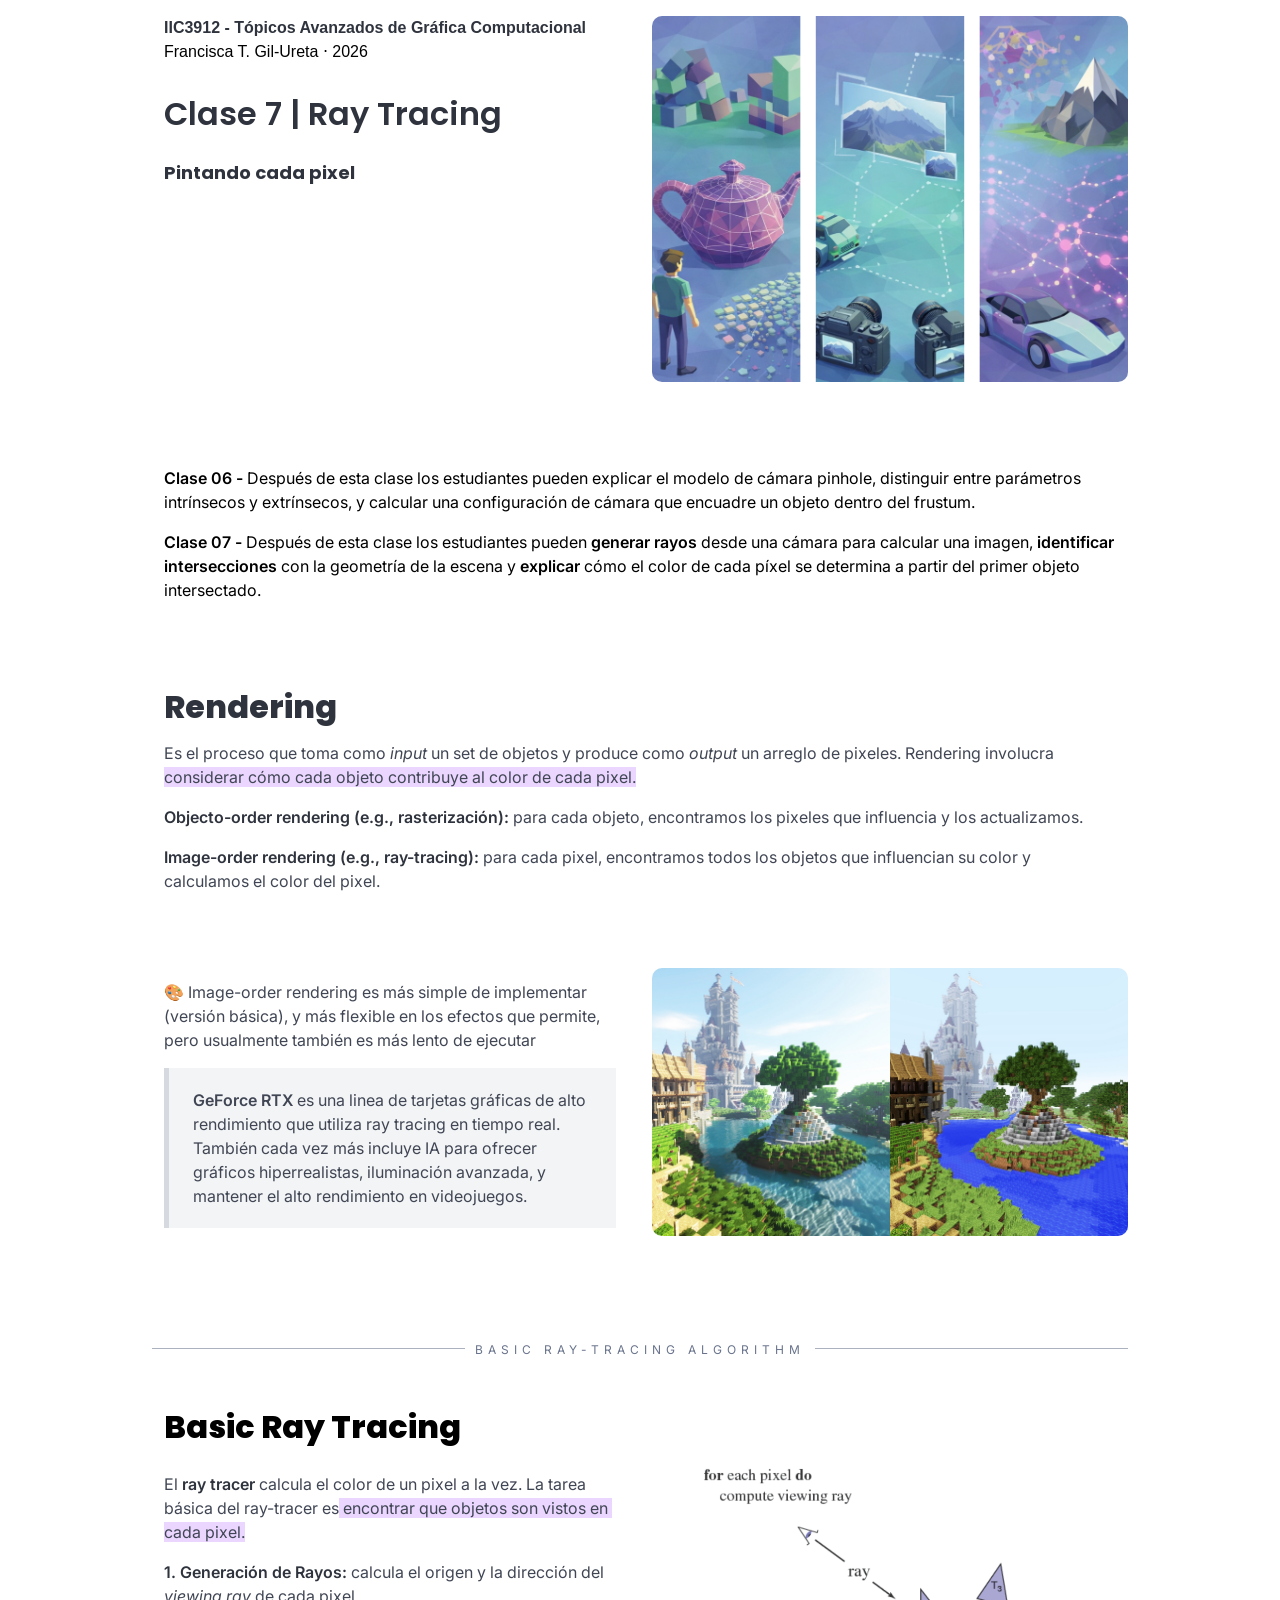
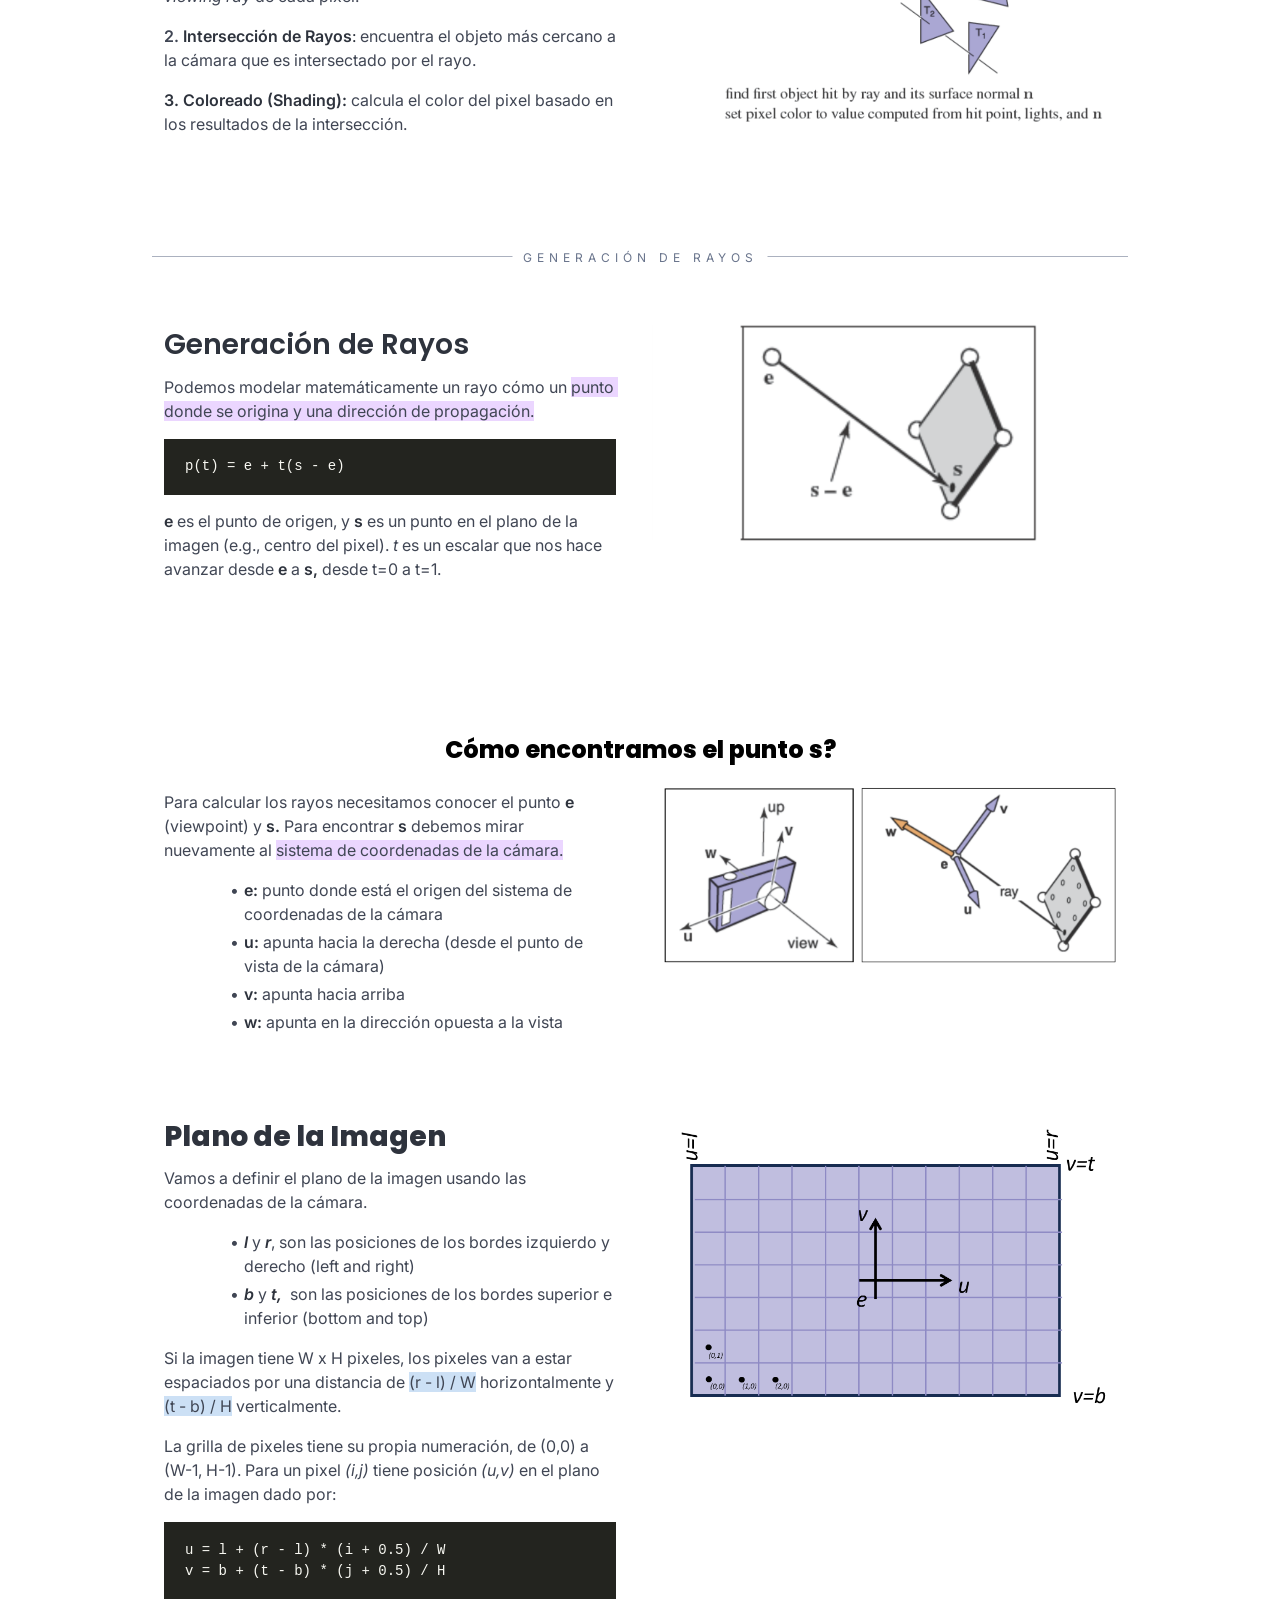
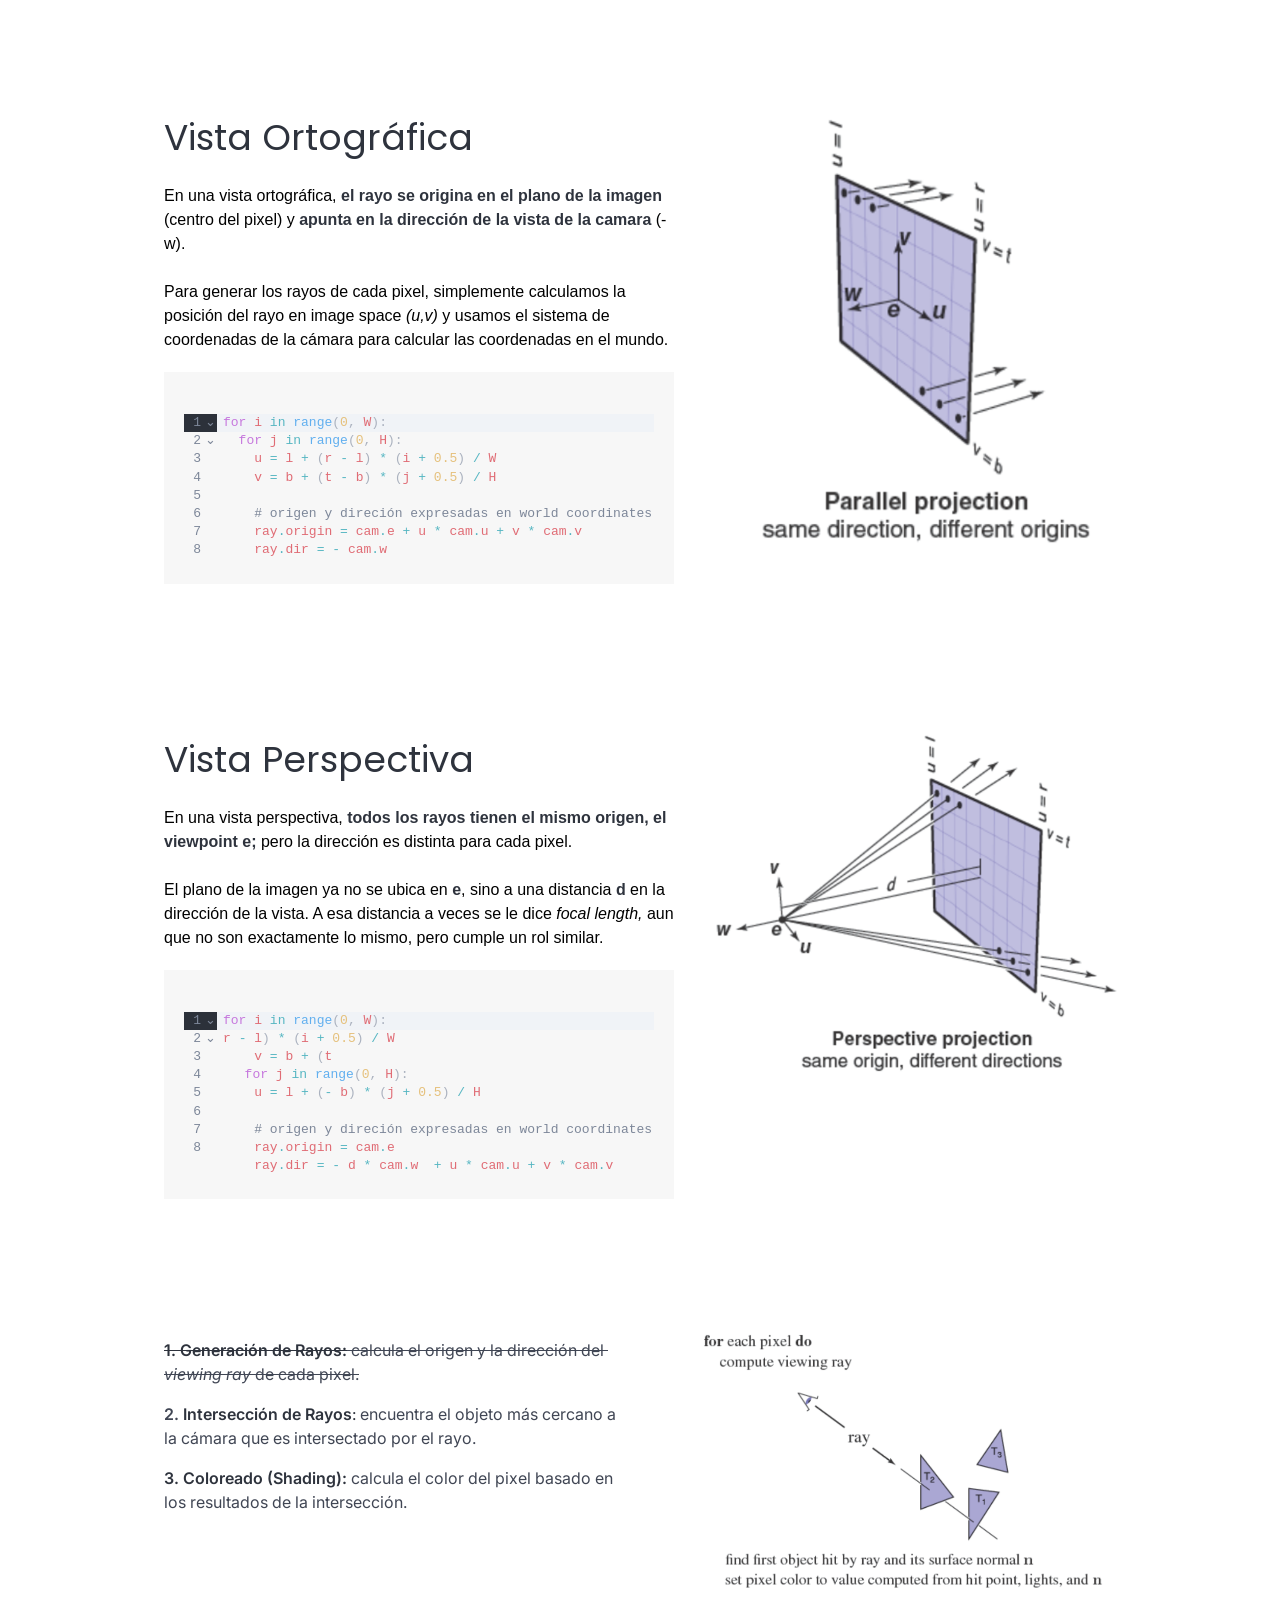
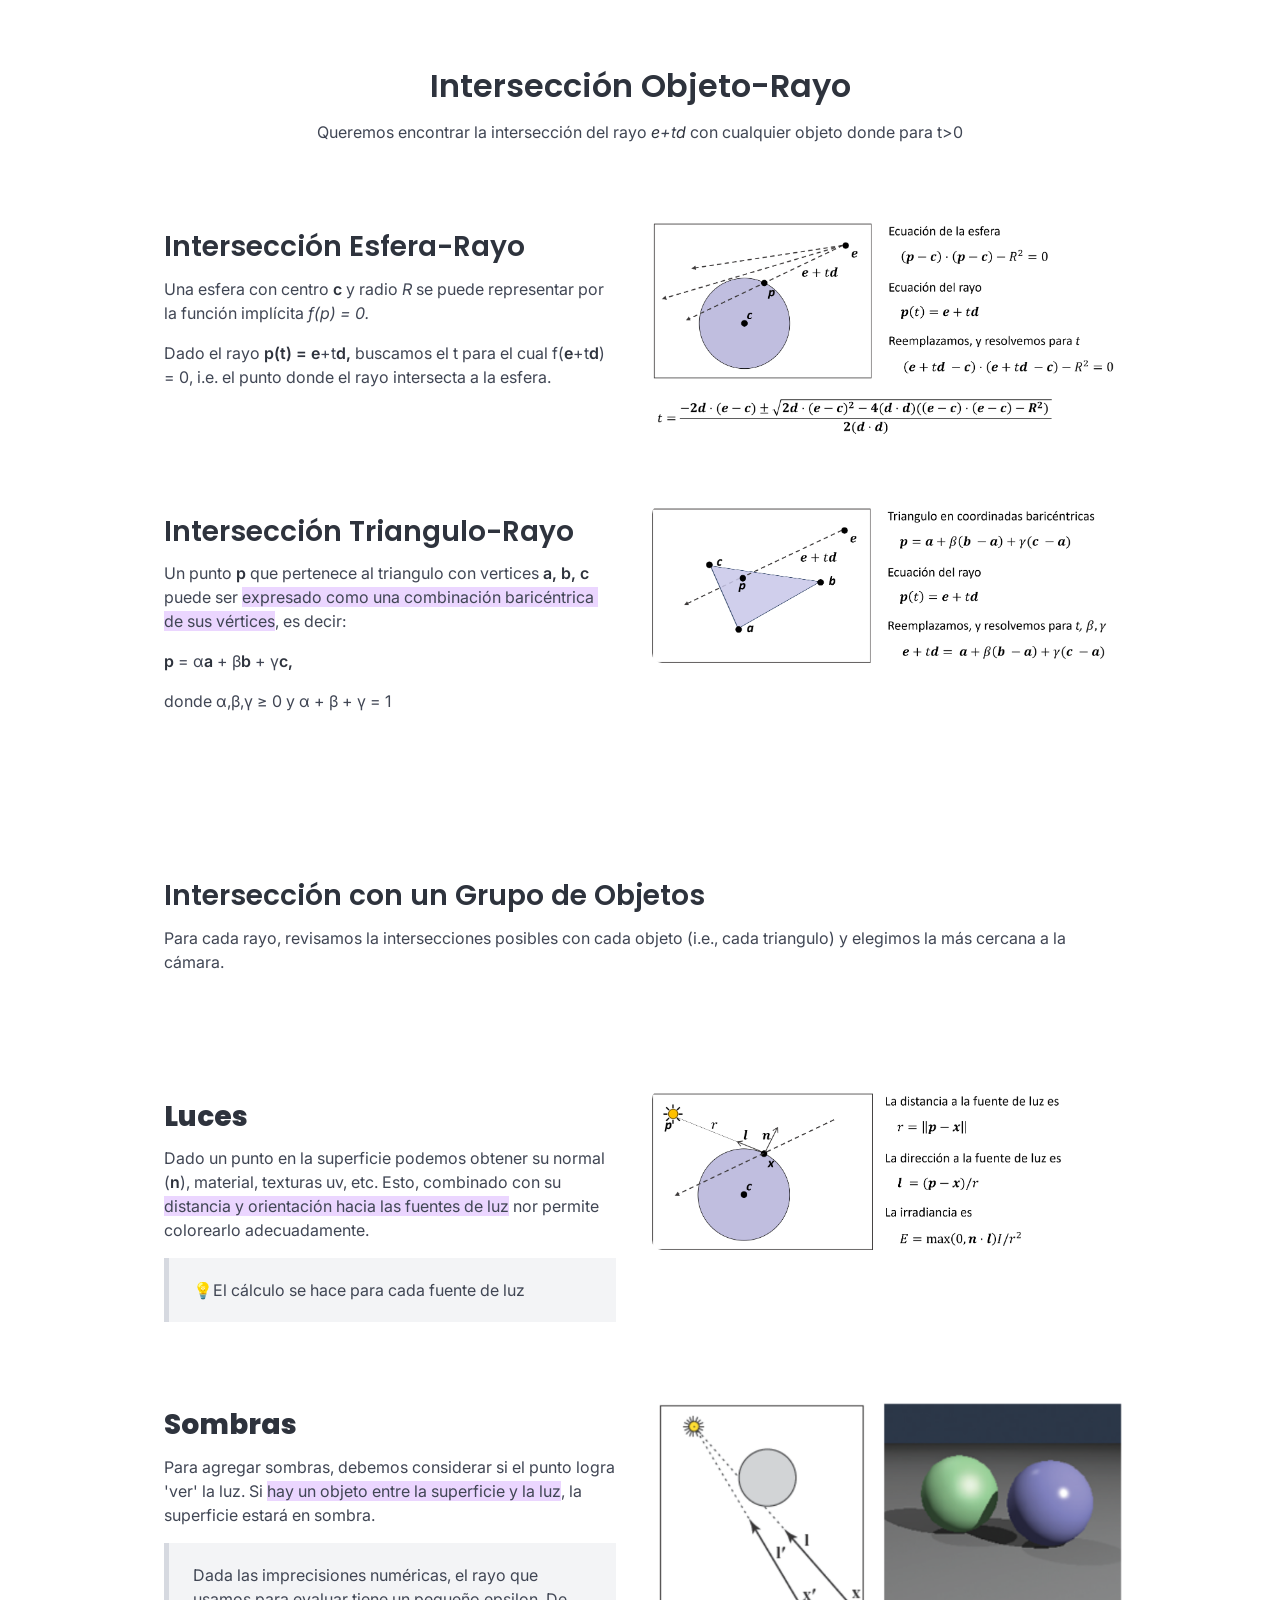
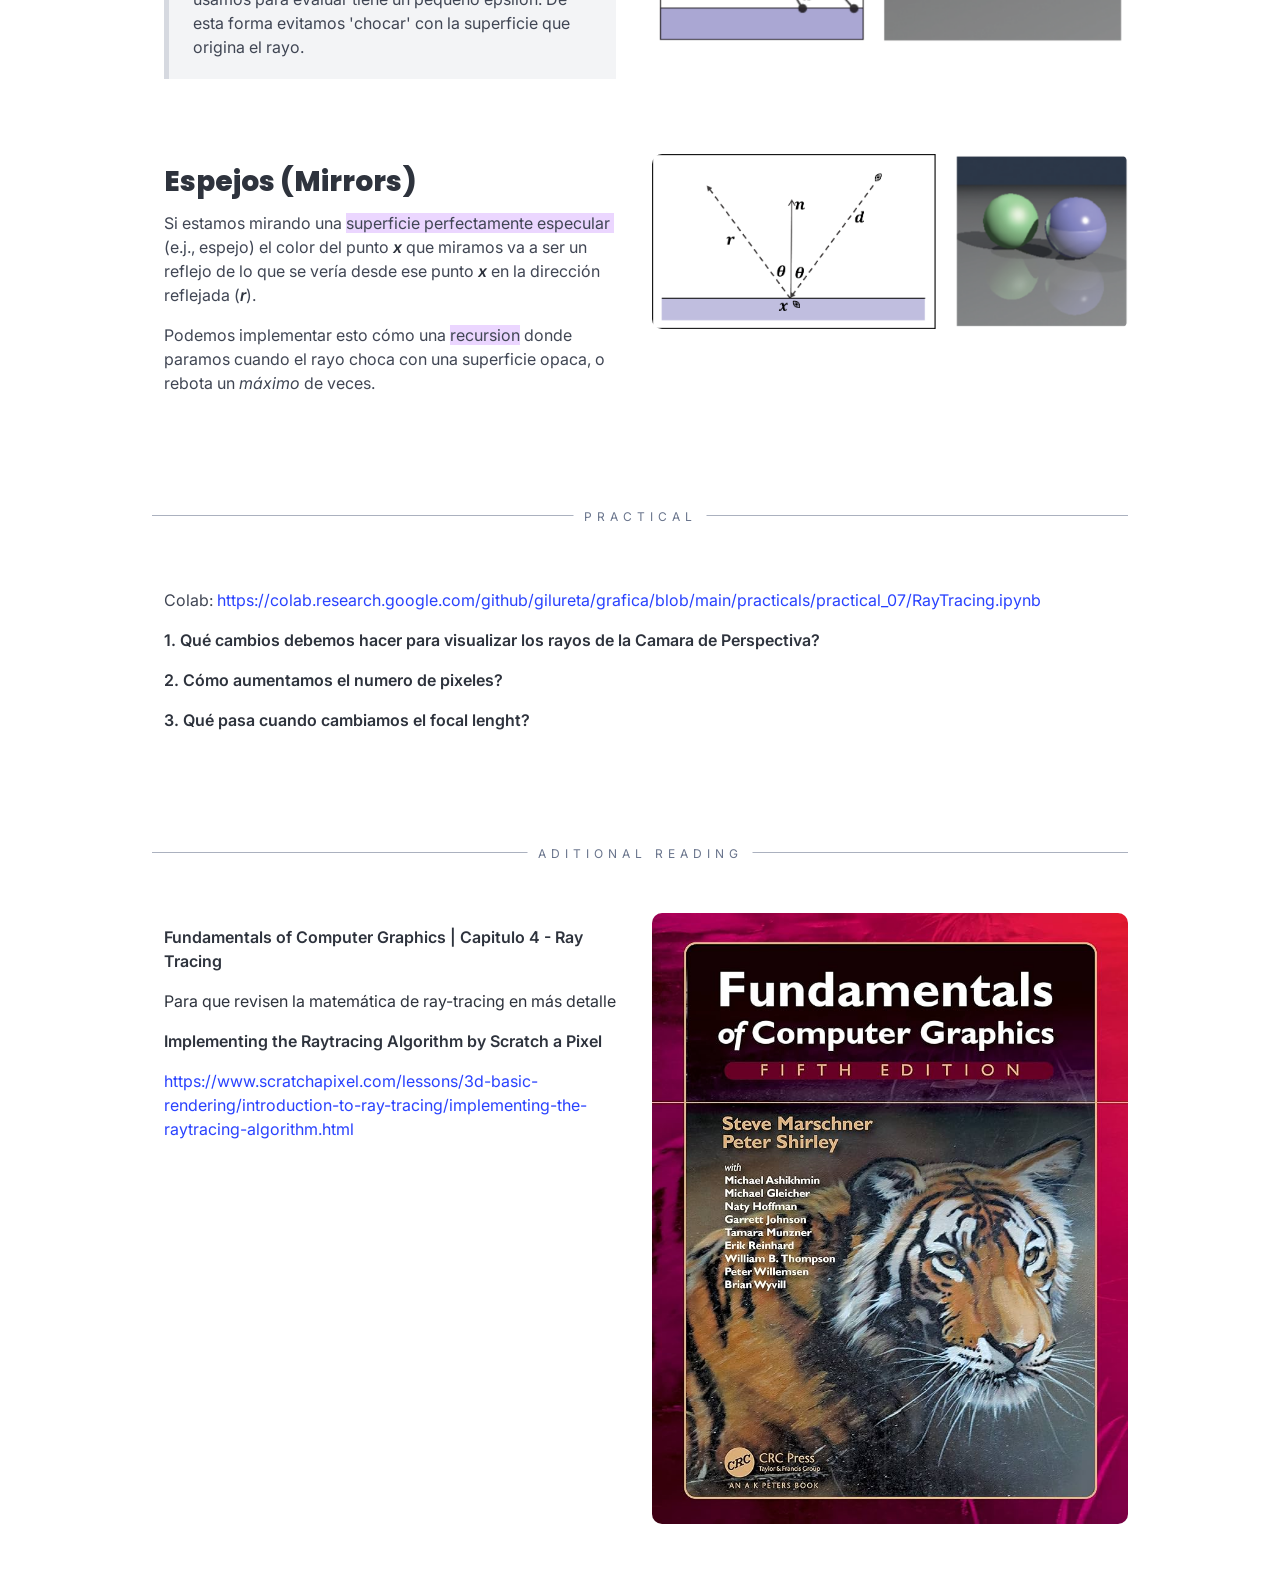
==== commit d02b7624: "fixed link" ====
--- a/clases/clase_07/index.html
+++ b/clases/clase_07/index.html
@@ -791,7 +791,7 @@
     </defs>
   </svg></span><span>Table</span></li><li data-index="15" class=""><span class="milkdown-icon"><svg xmlns="http://www.w3.org/2000/svg" width="32" height="32" viewBox="0 0 24 24">
     <path fill="currentColor" d="M7 19v-.808L13.096 12L7 5.808V5h10v1.25H9.102L14.727 12l-5.625 5.77H17V19z"></path>
-  </svg></span><span>Math</span></li></ul></div></div></div></div></div></div> </div> </div> </div> </div>  <div style=""><div class="content svelte-cbffuh" style="margin: 15px 0;; background-color: undefined"><div class="columns is-flex-direction-row-reverse is-flex-wrap-wrap svelte-cbffuh" style="; background-color: undefined"><div class="column  svelte-cbffuh" style="; background-color: undefined"><div class="image-wrapper  svelte-1truct9" style="https://s3.amazonaws.com/assets.yeira.io/persist/e3f4215c-68c5-413e-a478-6eac47279286.png"><img class="is-rounded  svelte-1truct9" src="sync_files/e3f4215c-68c5-413e-a478-6eac47279286.png" style="https://s3.amazonaws.com/assets.yeira.io/persist/e3f4215c-68c5-413e-a478-6eac47279286.png"></div> </div> <div class="column svelte-cbffuh" style="; background-color: undefined"><div class="text m-3 svelte-cbffuh" style="; background-color: undefined"><p><strong><s>1. Generación de Rayos:</s></strong><s style="color: unset;"> calcula el origen y la dirección del </s><em style="color: unset;"><s>viewing ray</s></em><s style="color: unset;"> de cada pixel.</s></p><p><strong style="color: rgb(64, 70, 84);">2. </strong><strong style="color: rgb(46, 51, 61);">Intersección de Rayos</strong><span style="color: rgb(46, 51, 61);">:</span><span style="color: rgb(64, 70, 84);"> encuentra el objeto más cercano a la cámara que es intersectado por el rayo.</span></p><p><strong>3. Coloreado (Shading): </strong>calcula el color del pixel basado en los resultados de la intersección.</p> </div></div> </div> </div> <div class="content svelte-cbffuh" style="margin: 15px 0;; background-color: undefined"><div class="columns is-flex-direction-row-reverse is-flex-wrap-wrap svelte-cbffuh" style="; background-color: undefined"><div class="column is-hidden svelte-cbffuh" style="; background-color: undefined"><div class="image-wrapper  svelte-1truct9" style=""><img class="is-rounded  svelte-1truct9" style=""></div> </div> <div class="column svelte-cbffuh" style="; background-color: undefined"><div class="text m-3 svelte-cbffuh" style="; background-color: undefined"><h1 class="ql-align-center"><strong>Intersección Objeto-Rayo</strong></h1><p class="ql-align-center">Queremos encontrar la intersección del rayo <em style="color: rgb(46, 51, 61);">e</em><em>+t</em><em style="color: rgb(46, 51, 61);">d</em> con cualquier objeto donde para t&gt;0</p> </div></div> </div> </div> </div> <div style=""><div class="content svelte-cbffuh" style="margin: 15px 0;; background-color: undefined"><div class="columns is-flex-direction-row-reverse is-flex-wrap-wrap svelte-cbffuh" style="; background-color: undefined"><div class="column  svelte-cbffuh" style="; background-color: undefined"><div class="image-wrapper  svelte-1truct9" style="https://s3.amazonaws.com/assets.yeira.io/persist/5d525228-91c3-47b6-93f0-d9c7de8aa379.png"><img class="is-rounded  svelte-1truct9" src="sync_files/5d525228-91c3-47b6-93f0-d9c7de8aa379.png" style="https://s3.amazonaws.com/assets.yeira.io/persist/5d525228-91c3-47b6-93f0-d9c7de8aa379.png"></div> </div> <div class="column svelte-cbffuh" style="; background-color: undefined"><div class="text m-3 svelte-cbffuh" style="; background-color: undefined"><h2><strong>Intersección Esfera-Rayo</strong></h2><p>Una esfera con centro <strong>c</strong> y radio <em>R</em> se puede representar por la función implícita <em>f(p) = 0.</em></p><p>Dado el rayo <strong>p(t) = e</strong>+t<strong>d,</strong> buscamos el t para el cual f(<strong>e</strong>+t<strong>d</strong>) = 0, i.e. el punto donde el rayo intersecta a la esfera.</p><p><br></p> </div></div> </div> </div> </div> <div style=""><div class="content svelte-cbffuh" style="margin: 15px 0;; background-color: undefined"><div class="columns is-flex-direction-row-reverse is-flex-wrap-wrap svelte-cbffuh" style="; background-color: undefined"><div class="column  svelte-cbffuh" style="; background-color: undefined"><div class="image-wrapper  svelte-1truct9" style="https://s3.amazonaws.com/assets.yeira.io/persist/03d871f5-7299-4435-a049-1cca4e070c03.png"><img class="is-rounded  svelte-1truct9" src="sync_files/03d871f5-7299-4435-a049-1cca4e070c03.png" style="https://s3.amazonaws.com/assets.yeira.io/persist/03d871f5-7299-4435-a049-1cca4e070c03.png"></div> </div> <div class="column svelte-cbffuh" style="; background-color: undefined"><div class="text m-3 svelte-cbffuh" style="; background-color: undefined"><h2><strong>Intersección Triangulo-Rayo</strong></h2><p>Un punto <strong>p </strong>que pertenece al triangulo con vertices <strong>a, b, c</strong> puede ser <span style="background-color: rgb(235, 214, 255);">expresado como una combinación baricéntrica de sus vértices</span>, es decir:</p><p><strong>p</strong> = α<strong>a </strong>+ β<strong>b </strong>+ γ<strong>c,</strong> </p><p>donde α,β,γ ≥ 0 y α + β + γ = 1</p><p><br></p><p><br></p> </div></div> </div> </div> <div class="content svelte-cbffuh" style="margin: 15px 0;; background-color: undefined"><div class="columns is-flex-direction-row-reverse is-flex-wrap-wrap svelte-cbffuh" style="; background-color: undefined"><div class="column is-hidden svelte-cbffuh" style="; background-color: undefined"><div class="image-wrapper  svelte-1truct9" style=""><img class="is-rounded  svelte-1truct9" style=""></div> </div> <div class="column svelte-cbffuh" style="; background-color: undefined"><div class="text m-3 svelte-cbffuh" style="; background-color: undefined"><h2><strong>Intersección con un Grupo de Objetos</strong></h2><p>Para cada rayo, revisamos la intersecciones posibles con cada objeto (i.e., cada triangulo) y elegimos la más cercana a la cámara.</p><p><br></p> </div></div> </div> </div> </div>  <div style=""><div class="content svelte-cbffuh" style="margin: 15px 0;; background-color: undefined"><div class="columns is-flex-direction-row-reverse is-flex-wrap-wrap svelte-cbffuh" style="; background-color: undefined"><div class="column  svelte-cbffuh" style="; background-color: undefined"><div class="image-wrapper  svelte-1truct9" style="https://s3.amazonaws.com/assets.yeira.io/persist/83079853-7473-4e66-b08e-cc3d6ca97d60.png"><img class="is-rounded  svelte-1truct9" src="sync_files/83079853-7473-4e66-b08e-cc3d6ca97d60.png" style="https://s3.amazonaws.com/assets.yeira.io/persist/83079853-7473-4e66-b08e-cc3d6ca97d60.png"></div> </div> <div class="column svelte-cbffuh" style="; background-color: undefined"><div class="text m-3 svelte-cbffuh" style="; background-color: undefined"><h2>Luces</h2><p>Dado un punto en la superficie podemos obtener su normal (<strong>n</strong>), material, texturas uv, etc. Esto, combinado con su <span style="background-color: rgb(235, 214, 255);">distancia y orientación hacia las fuentes de luz</span> nor permite colorearlo adecuadamente.</p><blockquote>💡El cálculo se hace para cada fuente de luz</blockquote> </div></div> </div> </div> </div> <div style=""><div class="content svelte-cbffuh" style="margin: 15px 0;; background-color: undefined"><div class="columns is-flex-direction-row-reverse is-flex-wrap-wrap svelte-cbffuh" style="; background-color: undefined"><div class="column  svelte-cbffuh" style="; background-color: undefined"><div class="image-wrapper  svelte-1truct9" style="https://s3.amazonaws.com/assets.yeira.io/persist/46fd8a09-d66d-4f5d-8043-edb5070f06d8.png"><img class="is-rounded  svelte-1truct9" src="sync_files/46fd8a09-d66d-4f5d-8043-edb5070f06d8.png" style="https://s3.amazonaws.com/assets.yeira.io/persist/46fd8a09-d66d-4f5d-8043-edb5070f06d8.png"></div> </div> <div class="column svelte-cbffuh" style="; background-color: undefined"><div class="text m-3 svelte-cbffuh" style="; background-color: undefined"><h2>Sombras</h2><p>Para agregar sombras, debemos considerar si el punto logra 'ver' la luz. Si <span style="background-color: rgb(235, 214, 255);">hay un objeto entre la superficie y la luz</span>, la superficie estará en sombra.</p><blockquote>Dada las imprecisiones numéricas, el rayo que usamos para evaluar tiene un pequeño epsilon. De esta forma evitamos 'chocar' con la superficie que origina el rayo.</blockquote> </div></div> </div> </div> </div> <div style=""><div class="content svelte-cbffuh" style="margin: 15px 0;; background-color: undefined"><div class="columns is-flex-direction-row-reverse is-flex-wrap-wrap svelte-cbffuh" style="; background-color: undefined"><div class="column  svelte-cbffuh" style="; background-color: undefined"><div class="image-wrapper  svelte-1truct9" style="https://s3.amazonaws.com/assets.yeira.io/persist/95b40bea-d893-4063-9187-e5ed999a92d6.png"><img class="is-rounded  svelte-1truct9" src="sync_files/95b40bea-d893-4063-9187-e5ed999a92d6.png" style="https://s3.amazonaws.com/assets.yeira.io/persist/95b40bea-d893-4063-9187-e5ed999a92d6.png"></div> </div> <div class="column svelte-cbffuh" style="; background-color: undefined"><div class="text m-3 svelte-cbffuh" style="; background-color: undefined"><h2>Espejos (Mirrors)</h2><p>Si estamos mirando una <span style="background-color: rgb(235, 214, 255);">superficie perfectamente especular </span>(e.j., espejo) el color del punto<strong> <em>x</em></strong><em> </em>que miramos va a ser un reflejo de lo que se vería desde ese punto <strong><em>x</em></strong><em> </em>en la dirección reflejada (<strong><em>r</em></strong>).</p><p>Podemos implementar esto cómo una <span style="background-color: rgb(235, 214, 255);">recursion</span> donde paramos cuando el rayo choca con una superficie opaca, o rebota un <em>máximo</em> de veces.</p> </div></div> </div> </div> </div> <div style=""><div class="text-container svelte-9rdfrf"><hr class="has-background-grey-light" style="height: 1px; margin: 60px 0px;"> <div class="overlay-text has-text-centered has-background-white  svelte-9rdfrf" style="position: absolute; top: 50%; left: 50%; transform: translate(-50%, -50%); padding: 0px 10px;"><div class="subtitle is-7 is-uppercase has-text-grey svelte-cbffuh" style="letter-spacing: 5px;; background-color: undefined">Practical </div></div></div> <div class="content svelte-cbffuh" style="margin: 15px 0;; background-color: undefined"><div class="columns is-flex-direction-row-reverse is-flex-wrap-wrap svelte-cbffuh" style="; background-color: undefined"><div class="column is-hidden svelte-cbffuh" style="; background-color: undefined"><div class="image-wrapper  svelte-1truct9" style=""><img class="is-rounded  svelte-1truct9" style=""></div> </div> <div class="column svelte-cbffuh" style="; background-color: undefined"><div class="text m-3 svelte-cbffuh" style="; background-color: undefined"><p>Colab: <a href="https://colab.research.google.com/github/gilureta/grafica/blob/main/praticals/practical_07/RayTracing.ipynb" rel="noopener noreferrer" target="_blank">https://colab.research.google.com/github/gilureta/grafica/blob/main/praticals/practical_07/RayTracing.ipynb</a></p><p><strong>1. Qué cambios debemos hacer para visualizar los rayos de la Camara de Perspectiva?</strong></p><p><strong style="color: rgb(46, 51, 61);">2. Cómo aumentamos el numero de pixeles?</strong></p><p><strong style="color: rgb(46, 51, 61);">3. Qué pasa cuando cambiamos el focal lenght?</strong></p> </div></div> </div> </div>      </div> <div style=""><div class="text-container svelte-9rdfrf"><hr class="has-background-grey-light" style="height: 1px; margin: 60px 0px;"> <div class="overlay-text has-text-centered has-background-white  svelte-9rdfrf" style="position: absolute; top: 50%; left: 50%; transform: translate(-50%, -50%); padding: 0px 10px;"><div class="subtitle is-7 is-uppercase has-text-grey svelte-cbffuh" style="letter-spacing: 5px;; background-color: undefined">Aditional Reading </div></div></div> <div class="content svelte-cbffuh" style="margin: 15px 0;; background-color: undefined"><div class="columns is-flex-direction-row-reverse is-flex-wrap-wrap svelte-cbffuh" style="; background-color: undefined"><div class="column  svelte-cbffuh" style="; background-color: undefined"><div class="image-wrapper  svelte-1truct9" style="https://s3.amazonaws.com/assets.yeira.io/persist/36f9ce02-06f5-46af-91e8-2b77c07b38bc.jpeg"><img class="is-rounded  svelte-1truct9" src="sync_files/36f9ce02-06f5-46af-91e8-2b77c07b38bc.jpeg" style="https://s3.amazonaws.com/assets.yeira.io/persist/36f9ce02-06f5-46af-91e8-2b77c07b38bc.jpeg"></div> </div> <div class="column svelte-cbffuh" style="; background-color: undefined"><div class="text m-3 svelte-cbffuh" style="; background-color: undefined"><p><strong style="color: rgb(46, 51, 61);">Fundamentals of Computer Graphics | Capitulo 4 - Ray Tracing</strong></p><p><span style="color: rgb(46, 51, 61);">Para que revisen la matemática de ray-tracing en más detalle</span></p><p><strong style="color: rgb(46, 51, 61);">Implementing the Raytracing Algorithm by Scratch a Pixel </strong></p><p><a href="https://www.scratchapixel.com/lessons/3d-basic-rendering/introduction-to-ray-tracing/implementing-the-raytracing-algorithm.html" rel="noopener noreferrer" target="_blank">https://www.scratchapixel.com/lessons/3d-basic-rendering/introduction-to-ray-tracing/implementing-the-raytracing-algorithm.html</a></p> </div></div> </div> </div> </div> </div> <iframe style="display: block; position: absolute; top: 0; left: 0; width: 100%; height: 100%; overflow: hidden; border: 0; opacity: 0; pointer-events: none; z-index: -1;" aria-hidden="true" tabindex="-1" src="sync_files/a_002.htm"></iframe></div>  </div>  </div> <div id="svelte-announcer" aria-live="assertive" aria-atomic="true" style="position: absolute; left: 0px; top: 0px; clip: rect(0px, 0px, 0px, 0px); clip-path: inset(50%); overflow: hidden; white-space: nowrap; width: 1px; height: 1px;"></div></div>
+  </svg></span><span>Math</span></li></ul></div></div></div></div></div></div> </div> </div> </div> </div>  <div style=""><div class="content svelte-cbffuh" style="margin: 15px 0;; background-color: undefined"><div class="columns is-flex-direction-row-reverse is-flex-wrap-wrap svelte-cbffuh" style="; background-color: undefined"><div class="column  svelte-cbffuh" style="; background-color: undefined"><div class="image-wrapper  svelte-1truct9" style="https://s3.amazonaws.com/assets.yeira.io/persist/e3f4215c-68c5-413e-a478-6eac47279286.png"><img class="is-rounded  svelte-1truct9" src="sync_files/e3f4215c-68c5-413e-a478-6eac47279286.png" style="https://s3.amazonaws.com/assets.yeira.io/persist/e3f4215c-68c5-413e-a478-6eac47279286.png"></div> </div> <div class="column svelte-cbffuh" style="; background-color: undefined"><div class="text m-3 svelte-cbffuh" style="; background-color: undefined"><p><strong><s>1. Generación de Rayos:</s></strong><s style="color: unset;"> calcula el origen y la dirección del </s><em style="color: unset;"><s>viewing ray</s></em><s style="color: unset;"> de cada pixel.</s></p><p><strong style="color: rgb(64, 70, 84);">2. </strong><strong style="color: rgb(46, 51, 61);">Intersección de Rayos</strong><span style="color: rgb(46, 51, 61);">:</span><span style="color: rgb(64, 70, 84);"> encuentra el objeto más cercano a la cámara que es intersectado por el rayo.</span></p><p><strong>3. Coloreado (Shading): </strong>calcula el color del pixel basado en los resultados de la intersección.</p> </div></div> </div> </div> <div class="content svelte-cbffuh" style="margin: 15px 0;; background-color: undefined"><div class="columns is-flex-direction-row-reverse is-flex-wrap-wrap svelte-cbffuh" style="; background-color: undefined"><div class="column is-hidden svelte-cbffuh" style="; background-color: undefined"><div class="image-wrapper  svelte-1truct9" style=""><img class="is-rounded  svelte-1truct9" style=""></div> </div> <div class="column svelte-cbffuh" style="; background-color: undefined"><div class="text m-3 svelte-cbffuh" style="; background-color: undefined"><h1 class="ql-align-center"><strong>Intersección Objeto-Rayo</strong></h1><p class="ql-align-center">Queremos encontrar la intersección del rayo <em style="color: rgb(46, 51, 61);">e</em><em>+t</em><em style="color: rgb(46, 51, 61);">d</em> con cualquier objeto donde para t&gt;0</p> </div></div> </div> </div> </div> <div style=""><div class="content svelte-cbffuh" style="margin: 15px 0;; background-color: undefined"><div class="columns is-flex-direction-row-reverse is-flex-wrap-wrap svelte-cbffuh" style="; background-color: undefined"><div class="column  svelte-cbffuh" style="; background-color: undefined"><div class="image-wrapper  svelte-1truct9" style="https://s3.amazonaws.com/assets.yeira.io/persist/5d525228-91c3-47b6-93f0-d9c7de8aa379.png"><img class="is-rounded  svelte-1truct9" src="sync_files/5d525228-91c3-47b6-93f0-d9c7de8aa379.png" style="https://s3.amazonaws.com/assets.yeira.io/persist/5d525228-91c3-47b6-93f0-d9c7de8aa379.png"></div> </div> <div class="column svelte-cbffuh" style="; background-color: undefined"><div class="text m-3 svelte-cbffuh" style="; background-color: undefined"><h2><strong>Intersección Esfera-Rayo</strong></h2><p>Una esfera con centro <strong>c</strong> y radio <em>R</em> se puede representar por la función implícita <em>f(p) = 0.</em></p><p>Dado el rayo <strong>p(t) = e</strong>+t<strong>d,</strong> buscamos el t para el cual f(<strong>e</strong>+t<strong>d</strong>) = 0, i.e. el punto donde el rayo intersecta a la esfera.</p><p><br></p> </div></div> </div> </div> </div> <div style=""><div class="content svelte-cbffuh" style="margin: 15px 0;; background-color: undefined"><div class="columns is-flex-direction-row-reverse is-flex-wrap-wrap svelte-cbffuh" style="; background-color: undefined"><div class="column  svelte-cbffuh" style="; background-color: undefined"><div class="image-wrapper  svelte-1truct9" style="https://s3.amazonaws.com/assets.yeira.io/persist/03d871f5-7299-4435-a049-1cca4e070c03.png"><img class="is-rounded  svelte-1truct9" src="sync_files/03d871f5-7299-4435-a049-1cca4e070c03.png" style="https://s3.amazonaws.com/assets.yeira.io/persist/03d871f5-7299-4435-a049-1cca4e070c03.png"></div> </div> <div class="column svelte-cbffuh" style="; background-color: undefined"><div class="text m-3 svelte-cbffuh" style="; background-color: undefined"><h2><strong>Intersección Triangulo-Rayo</strong></h2><p>Un punto <strong>p </strong>que pertenece al triangulo con vertices <strong>a, b, c</strong> puede ser <span style="background-color: rgb(235, 214, 255);">expresado como una combinación baricéntrica de sus vértices</span>, es decir:</p><p><strong>p</strong> = α<strong>a </strong>+ β<strong>b </strong>+ γ<strong>c,</strong> </p><p>donde α,β,γ ≥ 0 y α + β + γ = 1</p><p><br></p><p><br></p> </div></div> </div> </div> <div class="content svelte-cbffuh" style="margin: 15px 0;; background-color: undefined"><div class="columns is-flex-direction-row-reverse is-flex-wrap-wrap svelte-cbffuh" style="; background-color: undefined"><div class="column is-hidden svelte-cbffuh" style="; background-color: undefined"><div class="image-wrapper  svelte-1truct9" style=""><img class="is-rounded  svelte-1truct9" style=""></div> </div> <div class="column svelte-cbffuh" style="; background-color: undefined"><div class="text m-3 svelte-cbffuh" style="; background-color: undefined"><h2><strong>Intersección con un Grupo de Objetos</strong></h2><p>Para cada rayo, revisamos la intersecciones posibles con cada objeto (i.e., cada triangulo) y elegimos la más cercana a la cámara.</p><p><br></p> </div></div> </div> </div> </div>  <div style=""><div class="content svelte-cbffuh" style="margin: 15px 0;; background-color: undefined"><div class="columns is-flex-direction-row-reverse is-flex-wrap-wrap svelte-cbffuh" style="; background-color: undefined"><div class="column  svelte-cbffuh" style="; background-color: undefined"><div class="image-wrapper  svelte-1truct9" style="https://s3.amazonaws.com/assets.yeira.io/persist/83079853-7473-4e66-b08e-cc3d6ca97d60.png"><img class="is-rounded  svelte-1truct9" src="sync_files/83079853-7473-4e66-b08e-cc3d6ca97d60.png" style="https://s3.amazonaws.com/assets.yeira.io/persist/83079853-7473-4e66-b08e-cc3d6ca97d60.png"></div> </div> <div class="column svelte-cbffuh" style="; background-color: undefined"><div class="text m-3 svelte-cbffuh" style="; background-color: undefined"><h2>Luces</h2><p>Dado un punto en la superficie podemos obtener su normal (<strong>n</strong>), material, texturas uv, etc. Esto, combinado con su <span style="background-color: rgb(235, 214, 255);">distancia y orientación hacia las fuentes de luz</span> nor permite colorearlo adecuadamente.</p><blockquote>💡El cálculo se hace para cada fuente de luz</blockquote> </div></div> </div> </div> </div> <div style=""><div class="content svelte-cbffuh" style="margin: 15px 0;; background-color: undefined"><div class="columns is-flex-direction-row-reverse is-flex-wrap-wrap svelte-cbffuh" style="; background-color: undefined"><div class="column  svelte-cbffuh" style="; background-color: undefined"><div class="image-wrapper  svelte-1truct9" style="https://s3.amazonaws.com/assets.yeira.io/persist/46fd8a09-d66d-4f5d-8043-edb5070f06d8.png"><img class="is-rounded  svelte-1truct9" src="sync_files/46fd8a09-d66d-4f5d-8043-edb5070f06d8.png" style="https://s3.amazonaws.com/assets.yeira.io/persist/46fd8a09-d66d-4f5d-8043-edb5070f06d8.png"></div> </div> <div class="column svelte-cbffuh" style="; background-color: undefined"><div class="text m-3 svelte-cbffuh" style="; background-color: undefined"><h2>Sombras</h2><p>Para agregar sombras, debemos considerar si el punto logra 'ver' la luz. Si <span style="background-color: rgb(235, 214, 255);">hay un objeto entre la superficie y la luz</span>, la superficie estará en sombra.</p><blockquote>Dada las imprecisiones numéricas, el rayo que usamos para evaluar tiene un pequeño epsilon. De esta forma evitamos 'chocar' con la superficie que origina el rayo.</blockquote> </div></div> </div> </div> </div> <div style=""><div class="content svelte-cbffuh" style="margin: 15px 0;; background-color: undefined"><div class="columns is-flex-direction-row-reverse is-flex-wrap-wrap svelte-cbffuh" style="; background-color: undefined"><div class="column  svelte-cbffuh" style="; background-color: undefined"><div class="image-wrapper  svelte-1truct9" style="https://s3.amazonaws.com/assets.yeira.io/persist/95b40bea-d893-4063-9187-e5ed999a92d6.png"><img class="is-rounded  svelte-1truct9" src="sync_files/95b40bea-d893-4063-9187-e5ed999a92d6.png" style="https://s3.amazonaws.com/assets.yeira.io/persist/95b40bea-d893-4063-9187-e5ed999a92d6.png"></div> </div> <div class="column svelte-cbffuh" style="; background-color: undefined"><div class="text m-3 svelte-cbffuh" style="; background-color: undefined"><h2>Espejos (Mirrors)</h2><p>Si estamos mirando una <span style="background-color: rgb(235, 214, 255);">superficie perfectamente especular </span>(e.j., espejo) el color del punto<strong> <em>x</em></strong><em> </em>que miramos va a ser un reflejo de lo que se vería desde ese punto <strong><em>x</em></strong><em> </em>en la dirección reflejada (<strong><em>r</em></strong>).</p><p>Podemos implementar esto cómo una <span style="background-color: rgb(235, 214, 255);">recursion</span> donde paramos cuando el rayo choca con una superficie opaca, o rebota un <em>máximo</em> de veces.</p> </div></div> </div> </div> </div> <div style=""><div class="text-container svelte-9rdfrf"><hr class="has-background-grey-light" style="height: 1px; margin: 60px 0px;"> <div class="overlay-text has-text-centered has-background-white  svelte-9rdfrf" style="position: absolute; top: 50%; left: 50%; transform: translate(-50%, -50%); padding: 0px 10px;"><div class="subtitle is-7 is-uppercase has-text-grey svelte-cbffuh" style="letter-spacing: 5px;; background-color: undefined">Practical </div></div></div> <div class="content svelte-cbffuh" style="margin: 15px 0;; background-color: undefined"><div class="columns is-flex-direction-row-reverse is-flex-wrap-wrap svelte-cbffuh" style="; background-color: undefined"><div class="column is-hidden svelte-cbffuh" style="; background-color: undefined"><div class="image-wrapper  svelte-1truct9" style=""><img class="is-rounded  svelte-1truct9" style=""></div> </div> <div class="column svelte-cbffuh" style="; background-color: undefined"><div class="text m-3 svelte-cbffuh" style="; background-color: undefined"><p>Colab: <a href="https://colab.research.google.com/github/gilureta/grafica/blob/main/practicals/practical_07/RayTracing.ipynb" rel="noopener noreferrer" target="_blank">https://colab.research.google.com/github/gilureta/grafica/blob/main/practicals/practical_07/RayTracing.ipynb</a></p><p><strong>1. Qué cambios debemos hacer para visualizar los rayos de la Camara de Perspectiva?</strong></p><p><strong style="color: rgb(46, 51, 61);">2. Cómo aumentamos el numero de pixeles?</strong></p><p><strong style="color: rgb(46, 51, 61);">3. Qué pasa cuando cambiamos el focal lenght?</strong></p> </div></div> </div> </div>      </div> <div style=""><div class="text-container svelte-9rdfrf"><hr class="has-background-grey-light" style="height: 1px; margin: 60px 0px;"> <div class="overlay-text has-text-centered has-background-white  svelte-9rdfrf" style="position: absolute; top: 50%; left: 50%; transform: translate(-50%, -50%); padding: 0px 10px;"><div class="subtitle is-7 is-uppercase has-text-grey svelte-cbffuh" style="letter-spacing: 5px;; background-color: undefined">Aditional Reading </div></div></div> <div class="content svelte-cbffuh" style="margin: 15px 0;; background-color: undefined"><div class="columns is-flex-direction-row-reverse is-flex-wrap-wrap svelte-cbffuh" style="; background-color: undefined"><div class="column  svelte-cbffuh" style="; background-color: undefined"><div class="image-wrapper  svelte-1truct9" style="https://s3.amazonaws.com/assets.yeira.io/persist/36f9ce02-06f5-46af-91e8-2b77c07b38bc.jpeg"><img class="is-rounded  svelte-1truct9" src="sync_files/36f9ce02-06f5-46af-91e8-2b77c07b38bc.jpeg" style="https://s3.amazonaws.com/assets.yeira.io/persist/36f9ce02-06f5-46af-91e8-2b77c07b38bc.jpeg"></div> </div> <div class="column svelte-cbffuh" style="; background-color: undefined"><div class="text m-3 svelte-cbffuh" style="; background-color: undefined"><p><strong style="color: rgb(46, 51, 61);">Fundamentals of Computer Graphics | Capitulo 4 - Ray Tracing</strong></p><p><span style="color: rgb(46, 51, 61);">Para que revisen la matemática de ray-tracing en más detalle</span></p><p><strong style="color: rgb(46, 51, 61);">Implementing the Raytracing Algorithm by Scratch a Pixel </strong></p><p><a href="https://www.scratchapixel.com/lessons/3d-basic-rendering/introduction-to-ray-tracing/implementing-the-raytracing-algorithm.html" rel="noopener noreferrer" target="_blank">https://www.scratchapixel.com/lessons/3d-basic-rendering/introduction-to-ray-tracing/implementing-the-raytracing-algorithm.html</a></p> </div></div> </div> </div> </div> </div> <iframe style="display: block; position: absolute; top: 0; left: 0; width: 100%; height: 100%; overflow: hidden; border: 0; opacity: 0; pointer-events: none; z-index: -1;" aria-hidden="true" tabindex="-1" src="sync_files/a_002.htm"></iframe></div>  </div>  </div> <div id="svelte-announcer" aria-live="assertive" aria-atomic="true" style="position: absolute; left: 0px; top: 0px; clip: rect(0px, 0px, 0px, 0px); clip-path: inset(50%); overflow: hidden; white-space: nowrap; width: 1px; height: 1px;"></div></div>
 
 
 </body></html>
